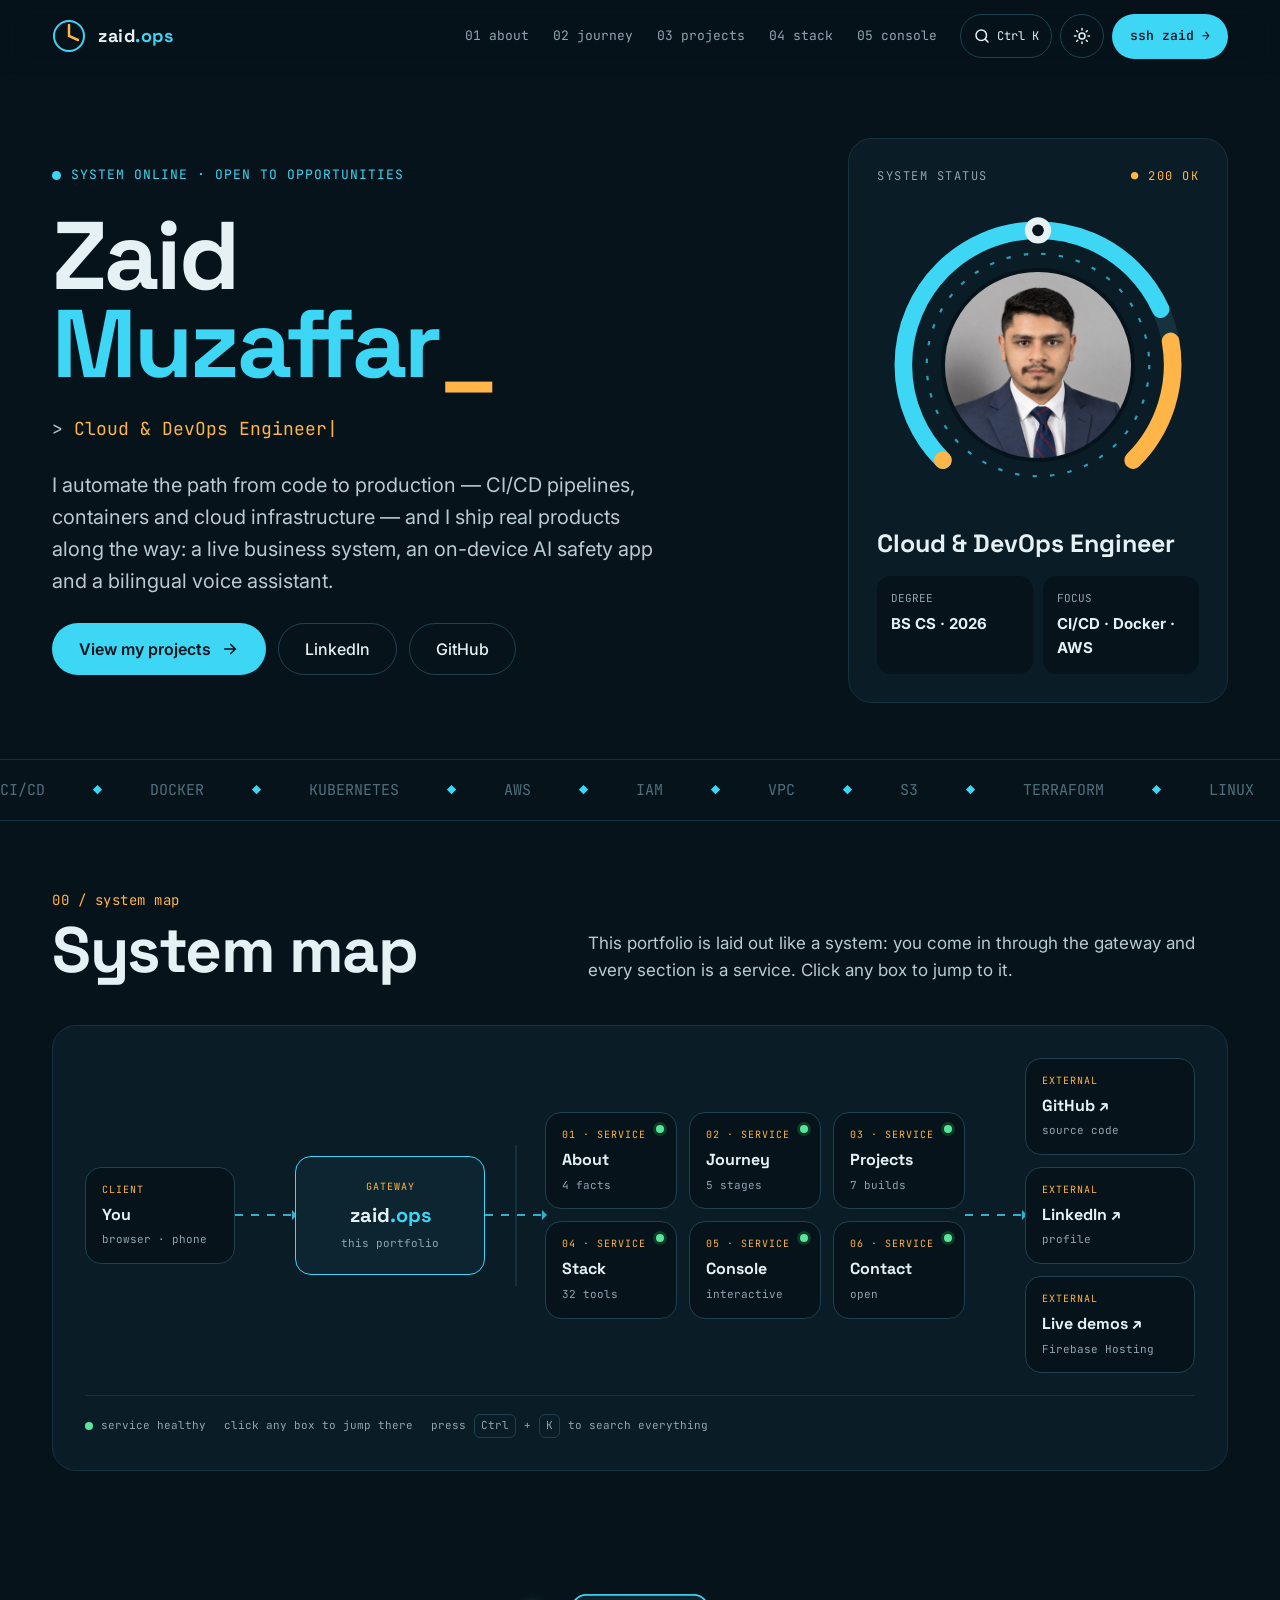
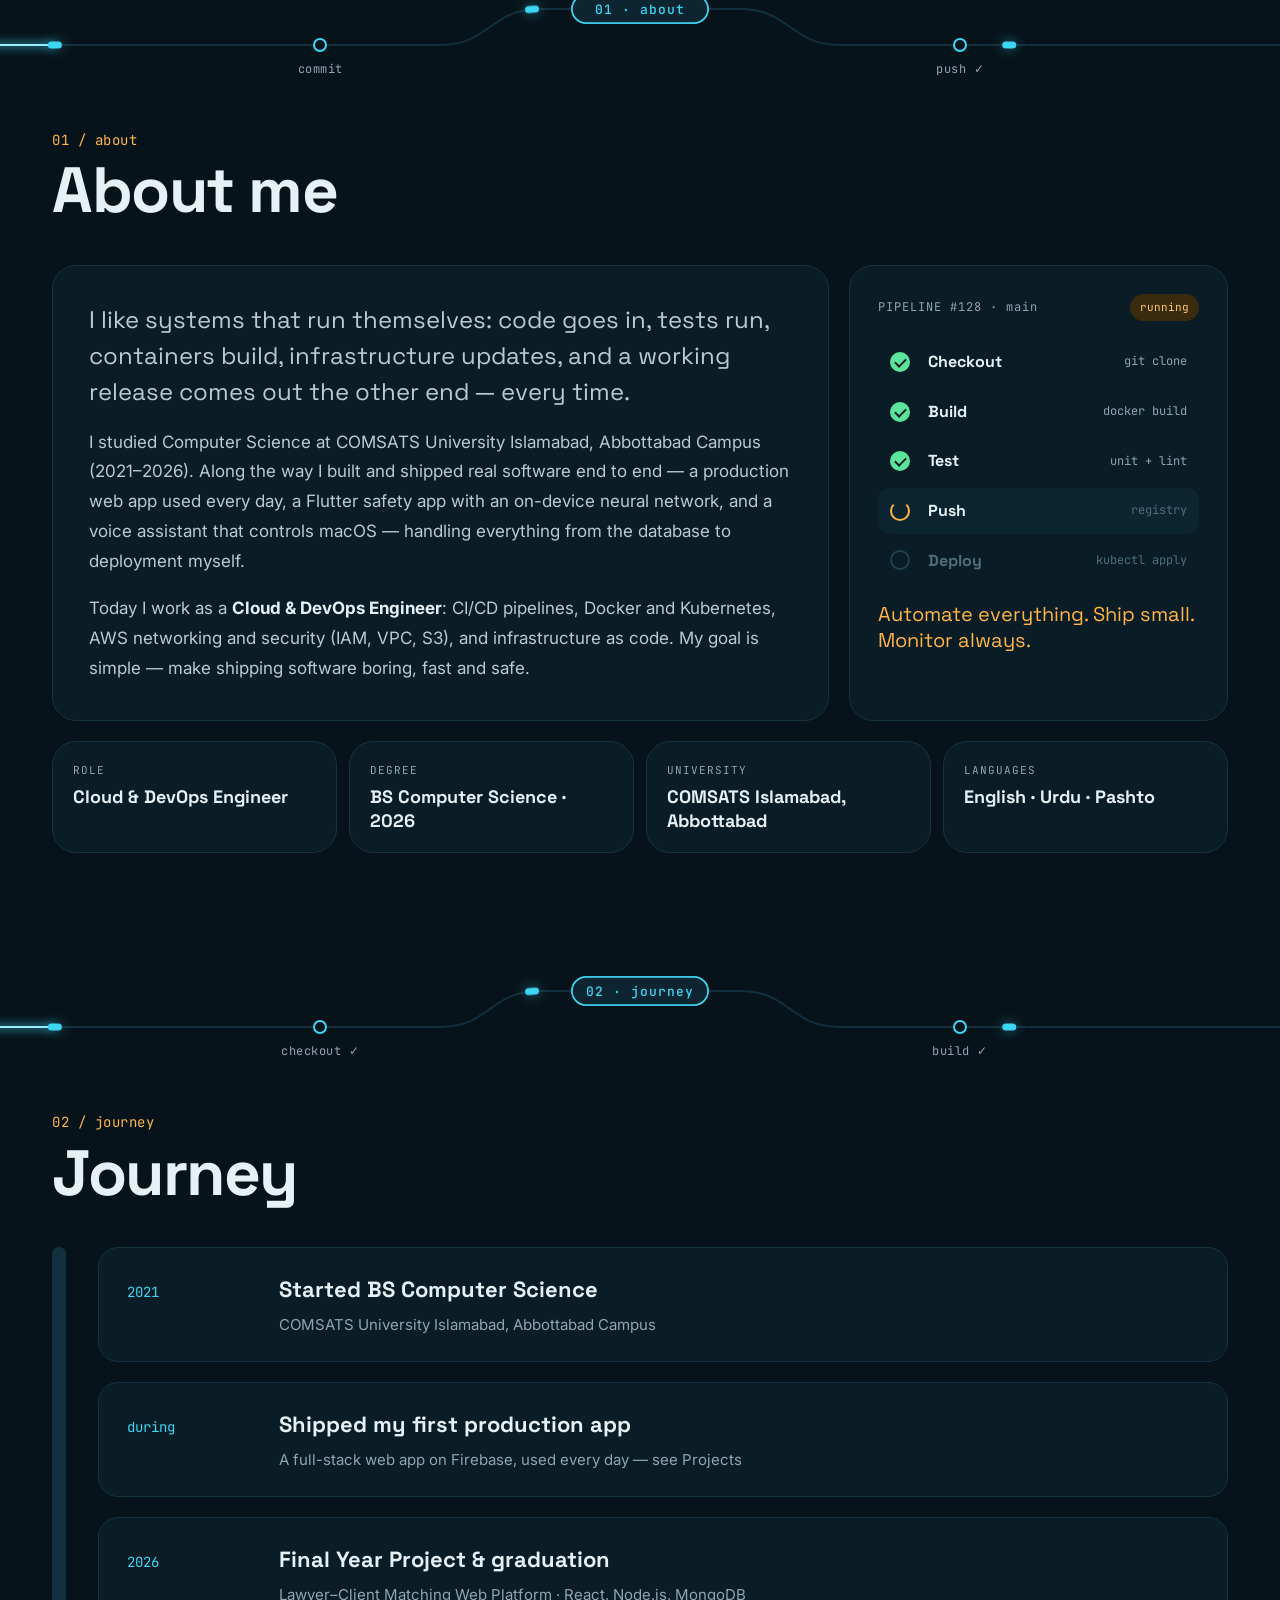
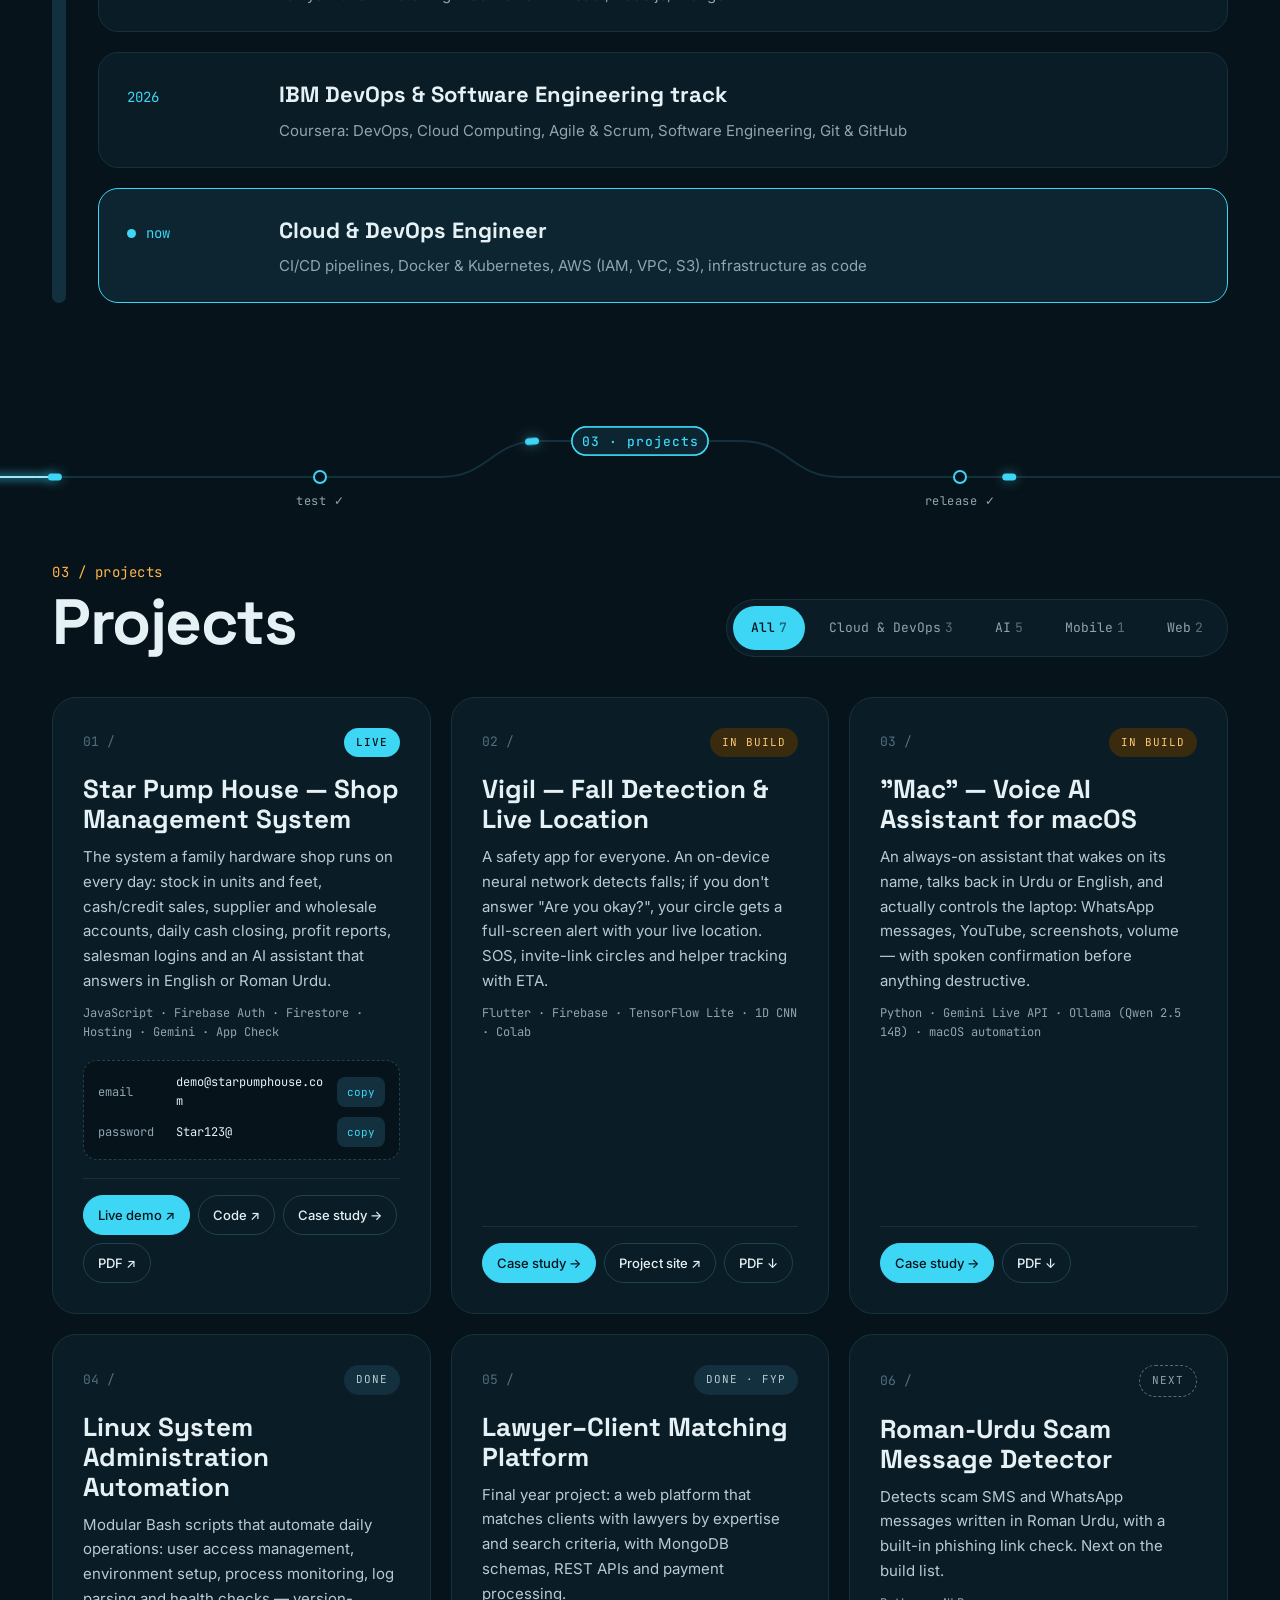
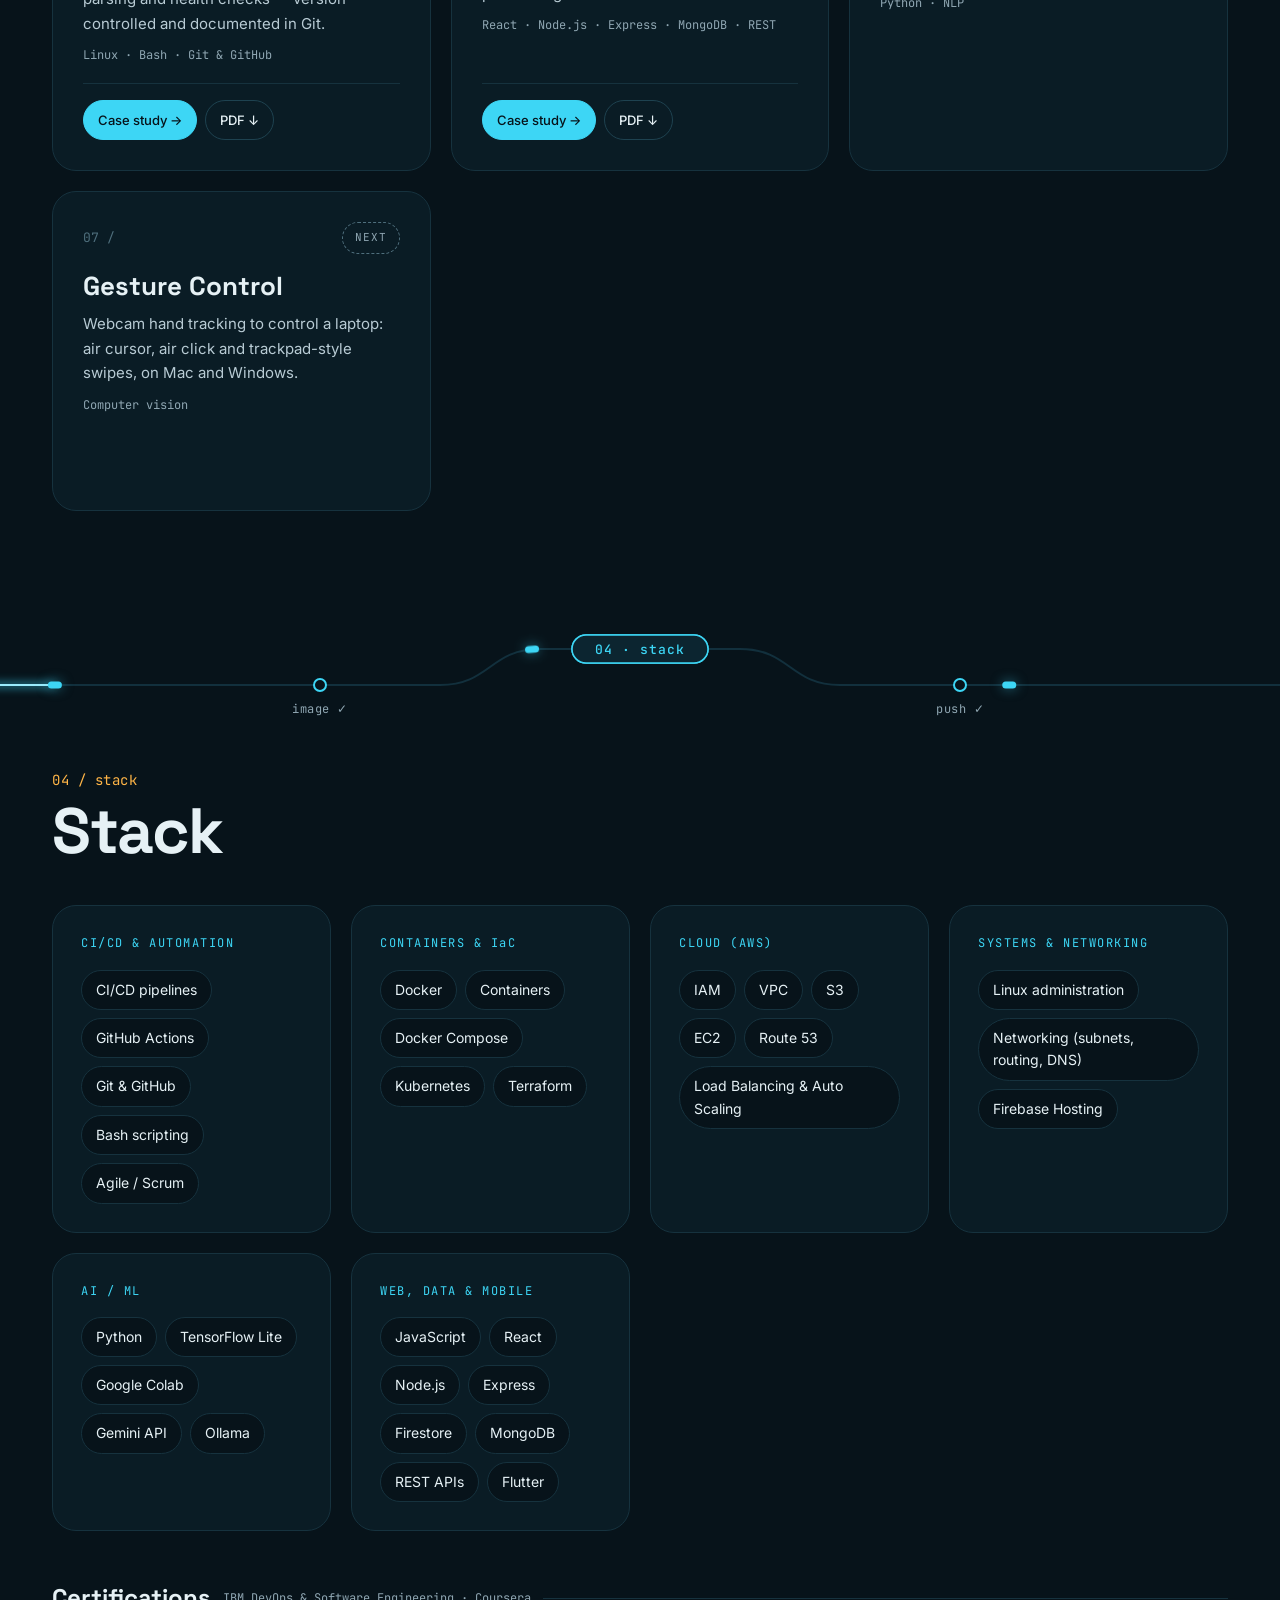
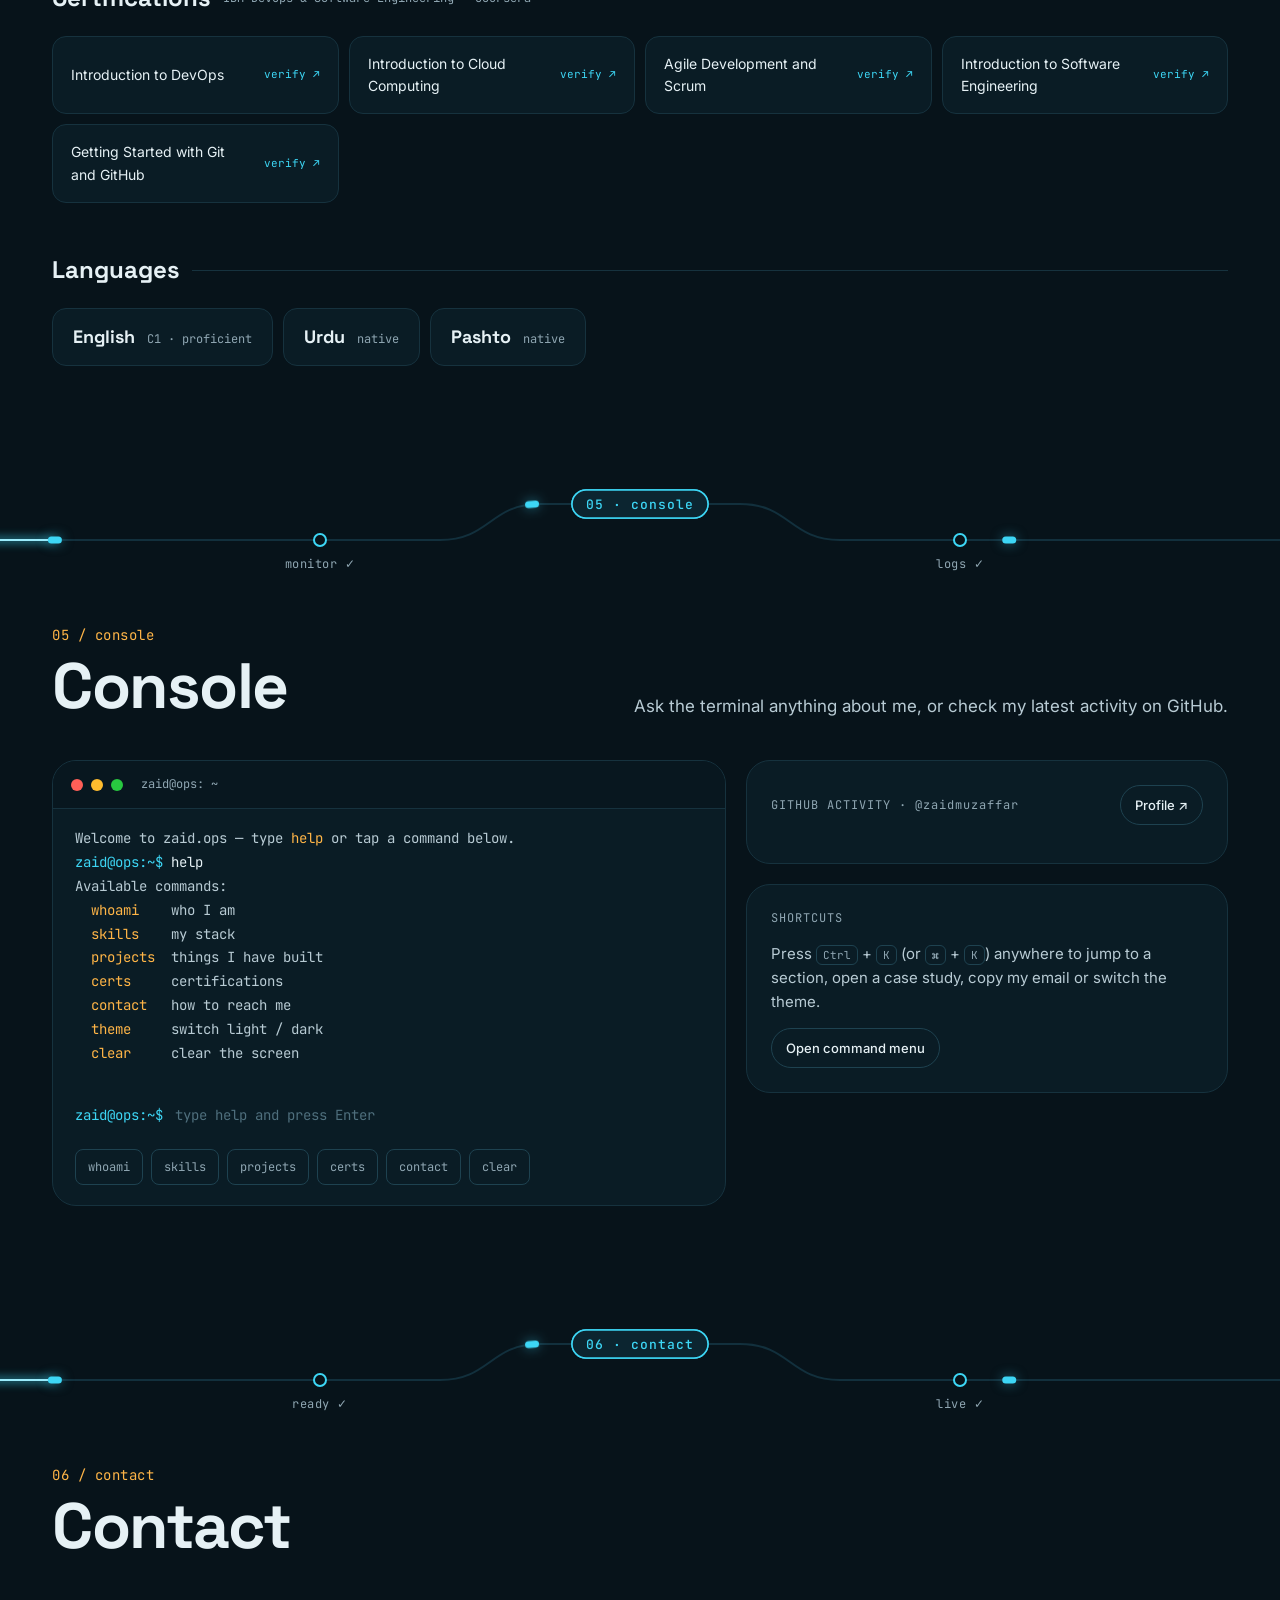
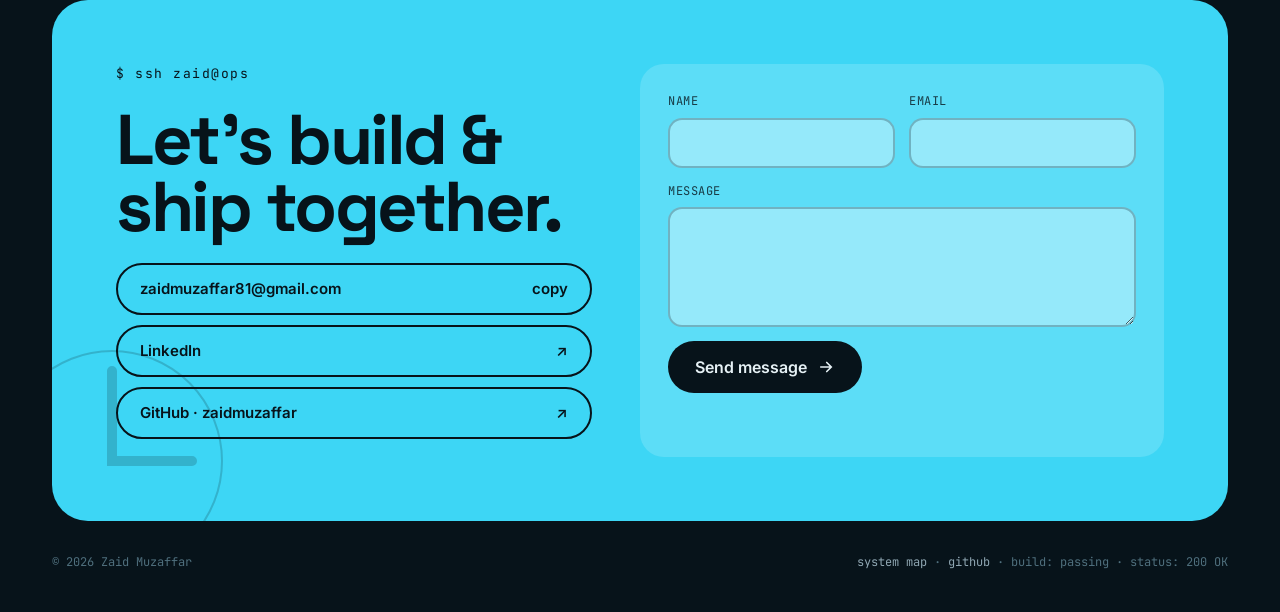
==== index.html @ af2820bd "Add portfolio website" ====
<!DOCTYPE html>
<html lang="en" data-theme="dark">
<head>
<meta charset="utf-8">
<meta name="viewport" content="width=device-width, initial-scale=1">
<title>Zaid Muzaffar — Cloud & DevOps Engineer</title>
<meta name="description" content="Zaid Muzaffar — Cloud & DevOps Engineer. CI/CD, containers, AWS and real shipped products: case studies, demos and contact.">
<meta property="og:title" content="Zaid Muzaffar — Cloud & DevOps Engineer">
<meta property="og:description" content="Zaid Muzaffar — Cloud & DevOps Engineer. CI/CD, containers, AWS and real shipped products: case studies, demos and contact.">
<meta property="og:type" content="website">
<meta name="theme-color" content="#07131A">
<link rel="icon" href="assets/favicon.svg" type="image/svg+xml">
<script>try{var t=localStorage.getItem('zaid-theme');if(t)document.documentElement.setAttribute('data-theme',t);}catch(e){}</script>
<link rel="preconnect" href="https://fonts.googleapis.com">
<link rel="preconnect" href="https://fonts.gstatic.com" crossorigin>
<link href="https://fonts.googleapis.com/css2?family=Space+Grotesk:wght@400;500;700&family=Inter:wght@400;500;600&family=JetBrains+Mono:wght@400;500&display=swap" rel="stylesheet">
<link rel="stylesheet" href="css/tokens.css">
<link rel="stylesheet" href="css/base.css">
<link rel="stylesheet" href="css/layout.css">
<link rel="stylesheet" href="css/components.css">
<link rel="stylesheet" href="css/sections.css">
</head>
<body data-base="">

<!-- Boot screen: a deploy runs before the page opens -->
<div class="preloader" aria-hidden="true">
  <div class="boot">
    <div class="boot-line">$ git push origin main</div>
    <div class="boot-line">› build &nbsp;<span class="ok">✓</span> &nbsp;› test &nbsp;<span class="ok">✓</span> &nbsp;› deploy</div>
    <div class="boot-bar"><div class="boot-fill"></div></div>
    <div class="boot-pct">DEPLOYING <span>0</span>%</div>
  </div>
</div>

<!-- Scroll progress: one node per section (built from data.js) -->
<nav class="scroll-pipe" aria-label="Section progress"><div class="scroll-pipe-fill"></div><div id="scroll-nodes"></div></nav>
<div class="toast" role="status" aria-live="polite"></div>

<header class="nav">
  <div class="wrap nav-inner">
    <a href="index.html#top" class="logo" aria-label="zaid.ops home"><svg width="34" height="34" viewBox="0 0 34 34" aria-hidden="true"><circle class="logo-ring" cx="17" cy="17" r="15" fill="none" stroke-width="2"/><g class="logo-hand"><path d="M17 6 L17 17 L26 21" fill="none" stroke-width="2.5" stroke-linecap="round"/></g></svg><span class="logo-text">zaid<em>.ops</em></span></a>
    <div style="display:flex;align-items:center;flex-wrap:wrap;gap:4px">
      <nav class="nav-links" id="nav-links" aria-label="Sections"></nav>
      <div class="nav-tools">
        <button type="button" class="icon-btn" data-palette aria-label="Search the site (Ctrl + K)"><svg viewBox="0 0 24 24" fill="none" stroke="currentColor" stroke-width="2" stroke-linecap="round" aria-hidden="true"><circle cx="11" cy="11" r="7"/><path d="M20 20l-3.5-3.5"/></svg><span class="kbd-hint">Ctrl K</span></button>
        <button type="button" class="icon-btn" data-theme-toggle aria-label="Switch theme"></button>
        <a href="#contact" class="nav-cta">ssh zaid →</a>
      </div>
    </div>
  </div>
</header>

<main id="top">

  <!-- ============ HERO ============ -->
  <section class="wrap hero" aria-label="Introduction">
    <div class="hero-text">
      <div class="label reveal"><span class="dot"></span>SYSTEM ONLINE · OPEN TO OPPORTUNITIES</div>
      <h1 class="reveal d1">Zaid<br><span class="accent">Muzaffar</span><span class="caret">_</span></h1>
      <div class="hero-role reveal d2">&gt; <span class="typed"></span><span class="caret">|</span></div>
      <p class="hero-lead reveal d2">I automate the path from code to production — CI/CD pipelines, containers and cloud infrastructure — and I ship real products along the way: a live business system, an on-device AI safety app and a bilingual voice assistant.</p>
      <div class="hero-actions reveal d3">
        <a href="#projects" class="btn btn-primary">View my projects <svg viewBox="0 0 24 24" fill="none" stroke="currentColor" stroke-width="2.2" stroke-linecap="round" aria-hidden="true"><path d="M5 12h14M13 6l6 6-6 6"/></svg></a>
        <a href="https://www.linkedin.com/in/zaid-muzaffar-57329237a/" class="btn btn-ghost">LinkedIn</a>
        <a href="https://github.com/zaidmuzaffar" class="btn btn-ghost">GitHub</a>
      </div>
    </div>
    <aside class="card status-card reveal d4" aria-label="Current role">
      <div class="status-top"><span>SYSTEM STATUS</span><span class="live">● 200 OK</span></div>
      <div class="gauge">
        <svg viewBox="0 0 220 210" aria-hidden="true">
          <path class="g-track" d="M45 175 A92 92 0 1 1 175 175" fill="none" stroke-width="12" stroke-linecap="round"/>
          <path class="g-arc cyan" d="M45 175 A92 92 0 1 1 175 175" fill="none" stroke-width="12" stroke-linecap="round"/>
          <path class="g-arc amber" d="M45 175 A92 92 0 1 1 175 175" fill="none" stroke-width="12" stroke-linecap="round"/>
          <circle class="g-ring" cx="110" cy="110" r="76" fill="none" stroke-width="1.5" stroke-dasharray="3 9" opacity=".7"/>
          <g class="g-needle"><circle class="a" cx="110" cy="18" r="9"/><circle class="b" cx="110" cy="18" r="4"/></g>
        </svg>
        <img src="assets/zaid.jpg" alt="Portrait of Zaid Muzaffar" width="400" height="400">
      </div>
      <div class="status-role">Cloud &amp; DevOps Engineer</div>
      <div class="mini-grid">
        <div class="mini"><small>DEGREE</small><b>BS CS · 2026</b></div>
        <div class="mini"><small>FOCUS</small><b>CI/CD · Docker · AWS</b></div>
      </div>
    </aside>
  </section>

  <div class="marquee" aria-hidden="true">
    <div class="marquee-track">
      <span>CI/CD</span><i>◆</i><span>DOCKER</span><i>◆</i><span>KUBERNETES</span><i>◆</i><span>AWS</span><i>◆</i><span>IAM</span><i>◆</i><span>VPC</span><i>◆</i><span>S3</span><i>◆</i><span>TERRAFORM</span><i>◆</i><span>LINUX</span><i>◆</i><span>GITHUB ACTIONS</span><i>◆</i><span>FIREBASE</span><i>◆</i><span>FLUTTER</span><i>◆</i>
      <span>CI/CD</span><i>◆</i><span>DOCKER</span><i>◆</i><span>KUBERNETES</span><i>◆</i><span>AWS</span><i>◆</i><span>IAM</span><i>◆</i><span>VPC</span><i>◆</i><span>S3</span><i>◆</i><span>TERRAFORM</span><i>◆</i><span>LINUX</span><i>◆</i><span>GITHUB ACTIONS</span><i>◆</i><span>FIREBASE</span><i>◆</i><span>FLUTTER</span><i>◆</i>
    </div>
  </div>

  <!-- ============ 00 · SYSTEM MAP ============ -->
  <section id="map" class="wrap section" style="padding-top:72px">
    <div class="section-head reveal" data-head data-sub="This portfolio is laid out like a system: you come in through the gateway and every section is a service. Click any box to jump to it."></div>
    <div class="card sysmap reveal" id="sysmap"></div>
  </section>

  <div class="stage-divider" aria-hidden="true">
  <svg viewBox="0 0 1440 110" preserveAspectRatio="xMidYMid slice">
    <defs><filter id="sdglow1" x="-20%" y="-200%" width="140%" height="500%"><feGaussianBlur stdDeviation="4"/></filter></defs>
    <path class="sd-base" d="M0 70 H520 C570 70 570 34 620 34 H820 C870 34 870 70 920 70 H1440" fill="none" stroke-width="2"/>
    <path class="comet sd-glow" d="M0 70 H520 C570 70 570 34 620 34 H820 C870 34 870 70 920 70 H1440" pathLength="1000" fill="none" stroke-width="6" stroke-linecap="round" filter="url(#sdglow1)" opacity=".55"/>
    <path class="comet sd-core" d="M0 70 H520 C570 70 570 34 620 34 H820 C870 34 870 70 920 70 H1440" pathLength="1000" fill="none" stroke-width="2" stroke-linecap="round"/>
    <rect class="packet" x="-7" y="-3.5" width="14" height="7" rx="3.5"><animateMotion dur="4.5s" begin="0s" repeatCount="indefinite" rotate="auto" path="M0 70 H520 C570 70 570 34 620 34 H820 C870 34 870 70 920 70 H1440"/></rect><rect class="packet" x="-7" y="-3.5" width="14" height="7" rx="3.5"><animateMotion dur="4.5s" begin="1.5s" repeatCount="indefinite" rotate="auto" path="M0 70 H520 C570 70 570 34 620 34 H820 C870 34 870 70 920 70 H1440"/></rect><rect class="packet" x="-7" y="-3.5" width="14" height="7" rx="3.5"><animateMotion dur="4.5s" begin="3s" repeatCount="indefinite" rotate="auto" path="M0 70 H520 C570 70 570 34 620 34 H820 C870 34 870 70 920 70 H1440"/></rect>
    <g class="sd-node"><circle cx="400" cy="70" r="6" stroke-width="2"/><text x="400" y="98" text-anchor="middle">commit</text></g>
    <g class="sd-node"><circle cx="1040" cy="70" r="6" stroke-width="2"/><text x="1040" y="98" text-anchor="middle">push ✓</text></g>
    <rect class="sd-pulse" x="652" y="20" width="136" height="28" rx="14" stroke-width="1.5"/>
    <rect class="sd-pill" x="652" y="20" width="136" height="28" rx="14" stroke-width="1.5"/>
    <text class="sd-label" x="720" y="38.5" text-anchor="middle">01 · about</text>
  </svg>
</div>

  <!-- ============ 01 · ABOUT ============ -->
  <section id="about" class="wrap section">
    <div class="section-head reveal" data-head></div>
    <div class="about-grid">
      <div class="card about-main reveal">
        <p class="big">I like systems that run themselves: code goes in, tests run, containers build, infrastructure updates, and a working release comes out the other end — every time.</p>
        <p>I studied Computer Science at COMSATS University Islamabad, Abbottabad Campus (2021–2026). Along the way I built and shipped real software end to end — a production web app used every day, a Flutter safety app with an on-device neural network, and a voice assistant that controls macOS — handling everything from the database to deployment myself.</p>
        <p>Today I work as a <strong>Cloud &amp; DevOps Engineer</strong>: CI/CD pipelines, Docker and Kubernetes, AWS networking and security (IAM, VPC, S3), and infrastructure as code. My goal is simple — make shipping software boring, fast and safe.</p>
      </div>
      <div class="card pipeline-card reveal d2" aria-label="Example CI/CD pipeline">
        <div class="pc-head"><span class="mono">PIPELINE #128 · main</span><span class="pc-badge">running</span></div>
        <ol class="pc-stages">
          <li class="pc-stage"><span class="pc-icon"></span><b>Checkout</b><small>git clone</small></li>
          <li class="pc-stage"><span class="pc-icon"></span><b>Build</b><small>docker build</small></li>
          <li class="pc-stage"><span class="pc-icon"></span><b>Test</b><small>unit + lint</small></li>
          <li class="pc-stage"><span class="pc-icon"></span><b>Push</b><small>registry</small></li>
          <li class="pc-stage"><span class="pc-icon"></span><b>Deploy</b><small>kubectl apply</small></li>
        </ol>
        <p class="pc-foot">Automate everything. Ship small. Monitor always.</p>
      </div>
      <div class="facts reveal" id="facts"></div>
    </div>
  </section>

  <div class="stage-divider" aria-hidden="true">
  <svg viewBox="0 0 1440 110" preserveAspectRatio="xMidYMid slice">
    <defs><filter id="sdglow2" x="-20%" y="-200%" width="140%" height="500%"><feGaussianBlur stdDeviation="4"/></filter></defs>
    <path class="sd-base" d="M0 70 H520 C570 70 570 34 620 34 H820 C870 34 870 70 920 70 H1440" fill="none" stroke-width="2"/>
    <path class="comet sd-glow" d="M0 70 H520 C570 70 570 34 620 34 H820 C870 34 870 70 920 70 H1440" pathLength="1000" fill="none" stroke-width="6" stroke-linecap="round" filter="url(#sdglow2)" opacity=".55"/>
    <path class="comet sd-core" d="M0 70 H520 C570 70 570 34 620 34 H820 C870 34 870 70 920 70 H1440" pathLength="1000" fill="none" stroke-width="2" stroke-linecap="round"/>
    <rect class="packet" x="-7" y="-3.5" width="14" height="7" rx="3.5"><animateMotion dur="4.5s" begin="0s" repeatCount="indefinite" rotate="auto" path="M0 70 H520 C570 70 570 34 620 34 H820 C870 34 870 70 920 70 H1440"/></rect><rect class="packet" x="-7" y="-3.5" width="14" height="7" rx="3.5"><animateMotion dur="4.5s" begin="1.5s" repeatCount="indefinite" rotate="auto" path="M0 70 H520 C570 70 570 34 620 34 H820 C870 34 870 70 920 70 H1440"/></rect><rect class="packet" x="-7" y="-3.5" width="14" height="7" rx="3.5"><animateMotion dur="4.5s" begin="3s" repeatCount="indefinite" rotate="auto" path="M0 70 H520 C570 70 570 34 620 34 H820 C870 34 870 70 920 70 H1440"/></rect>
    <g class="sd-node"><circle cx="400" cy="70" r="6" stroke-width="2"/><text x="400" y="98" text-anchor="middle">checkout ✓</text></g>
    <g class="sd-node"><circle cx="1040" cy="70" r="6" stroke-width="2"/><text x="1040" y="98" text-anchor="middle">build ✓</text></g>
    <rect class="sd-pulse" x="652" y="20" width="136" height="28" rx="14" stroke-width="1.5"/>
    <rect class="sd-pill" x="652" y="20" width="136" height="28" rx="14" stroke-width="1.5"/>
    <text class="sd-label" x="720" y="38.5" text-anchor="middle">02 · journey</text>
  </svg>
</div>

  <!-- ============ 02 · JOURNEY ============ -->
  <section id="journey" class="wrap section">
    <div class="section-head reveal" data-head></div>
    <div class="timeline">
      <div class="timeline-pipe" aria-hidden="true"><div class="timeline-pipe-fill"></div></div>
      <ol id="timeline-list"></ol>
    </div>
  </section>

  <div class="stage-divider" aria-hidden="true">
  <svg viewBox="0 0 1440 110" preserveAspectRatio="xMidYMid slice">
    <defs><filter id="sdglow3" x="-20%" y="-200%" width="140%" height="500%"><feGaussianBlur stdDeviation="4"/></filter></defs>
    <path class="sd-base" d="M0 70 H520 C570 70 570 34 620 34 H820 C870 34 870 70 920 70 H1440" fill="none" stroke-width="2"/>
    <path class="comet sd-glow" d="M0 70 H520 C570 70 570 34 620 34 H820 C870 34 870 70 920 70 H1440" pathLength="1000" fill="none" stroke-width="6" stroke-linecap="round" filter="url(#sdglow3)" opacity=".55"/>
    <path class="comet sd-core" d="M0 70 H520 C570 70 570 34 620 34 H820 C870 34 870 70 920 70 H1440" pathLength="1000" fill="none" stroke-width="2" stroke-linecap="round"/>
    <rect class="packet" x="-7" y="-3.5" width="14" height="7" rx="3.5"><animateMotion dur="4.5s" begin="0s" repeatCount="indefinite" rotate="auto" path="M0 70 H520 C570 70 570 34 620 34 H820 C870 34 870 70 920 70 H1440"/></rect><rect class="packet" x="-7" y="-3.5" width="14" height="7" rx="3.5"><animateMotion dur="4.5s" begin="1.5s" repeatCount="indefinite" rotate="auto" path="M0 70 H520 C570 70 570 34 620 34 H820 C870 34 870 70 920 70 H1440"/></rect><rect class="packet" x="-7" y="-3.5" width="14" height="7" rx="3.5"><animateMotion dur="4.5s" begin="3s" repeatCount="indefinite" rotate="auto" path="M0 70 H520 C570 70 570 34 620 34 H820 C870 34 870 70 920 70 H1440"/></rect>
    <g class="sd-node"><circle cx="400" cy="70" r="6" stroke-width="2"/><text x="400" y="98" text-anchor="middle">test ✓</text></g>
    <g class="sd-node"><circle cx="1040" cy="70" r="6" stroke-width="2"/><text x="1040" y="98" text-anchor="middle">release ✓</text></g>
    <rect class="sd-pulse" x="652" y="20" width="136" height="28" rx="14" stroke-width="1.5"/>
    <rect class="sd-pill" x="652" y="20" width="136" height="28" rx="14" stroke-width="1.5"/>
    <text class="sd-label" x="720" y="38.5" text-anchor="middle">03 · projects</text>
  </svg>
</div>

  <!-- ============ 03 · PROJECTS ============ -->
  <section id="projects" class="wrap section">
    <div class="section-head reveal">
      <div data-head></div>
      <div class="filters" id="filters" role="group" aria-label="Filter projects"></div>
    </div>
    <div class="projects" id="project-grid"></div>
  </section>

  <div class="stage-divider" aria-hidden="true">
  <svg viewBox="0 0 1440 110" preserveAspectRatio="xMidYMid slice">
    <defs><filter id="sdglow4" x="-20%" y="-200%" width="140%" height="500%"><feGaussianBlur stdDeviation="4"/></filter></defs>
    <path class="sd-base" d="M0 70 H520 C570 70 570 34 620 34 H820 C870 34 870 70 920 70 H1440" fill="none" stroke-width="2"/>
    <path class="comet sd-glow" d="M0 70 H520 C570 70 570 34 620 34 H820 C870 34 870 70 920 70 H1440" pathLength="1000" fill="none" stroke-width="6" stroke-linecap="round" filter="url(#sdglow4)" opacity=".55"/>
    <path class="comet sd-core" d="M0 70 H520 C570 70 570 34 620 34 H820 C870 34 870 70 920 70 H1440" pathLength="1000" fill="none" stroke-width="2" stroke-linecap="round"/>
    <rect class="packet" x="-7" y="-3.5" width="14" height="7" rx="3.5"><animateMotion dur="4.5s" begin="0s" repeatCount="indefinite" rotate="auto" path="M0 70 H520 C570 70 570 34 620 34 H820 C870 34 870 70 920 70 H1440"/></rect><rect class="packet" x="-7" y="-3.5" width="14" height="7" rx="3.5"><animateMotion dur="4.5s" begin="1.5s" repeatCount="indefinite" rotate="auto" path="M0 70 H520 C570 70 570 34 620 34 H820 C870 34 870 70 920 70 H1440"/></rect><rect class="packet" x="-7" y="-3.5" width="14" height="7" rx="3.5"><animateMotion dur="4.5s" begin="3s" repeatCount="indefinite" rotate="auto" path="M0 70 H520 C570 70 570 34 620 34 H820 C870 34 870 70 920 70 H1440"/></rect>
    <g class="sd-node"><circle cx="400" cy="70" r="6" stroke-width="2"/><text x="400" y="98" text-anchor="middle">image ✓</text></g>
    <g class="sd-node"><circle cx="1040" cy="70" r="6" stroke-width="2"/><text x="1040" y="98" text-anchor="middle">push ✓</text></g>
    <rect class="sd-pulse" x="652" y="20" width="136" height="28" rx="14" stroke-width="1.5"/>
    <rect class="sd-pill" x="652" y="20" width="136" height="28" rx="14" stroke-width="1.5"/>
    <text class="sd-label" x="720" y="38.5" text-anchor="middle">04 · stack</text>
  </svg>
</div>

  <!-- ============ 04 · STACK ============ -->
  <section id="stack" class="wrap section">
    <div class="section-head reveal" data-head></div>
    <div class="stack-grid" id="skills"></div>
    <h3 class="sub-head reveal">Certifications <span class="mono" style="font-size:12px;color:var(--muted);font-weight:400" id="certs-issuer"></span></h3>
    <div class="cert-list reveal" id="certs"></div>
    <h3 class="sub-head reveal">Languages</h3>
    <div class="langs reveal" id="langs"></div>
  </section>

  <div class="stage-divider" aria-hidden="true">
  <svg viewBox="0 0 1440 110" preserveAspectRatio="xMidYMid slice">
    <defs><filter id="sdglow5" x="-20%" y="-200%" width="140%" height="500%"><feGaussianBlur stdDeviation="4"/></filter></defs>
    <path class="sd-base" d="M0 70 H520 C570 70 570 34 620 34 H820 C870 34 870 70 920 70 H1440" fill="none" stroke-width="2"/>
    <path class="comet sd-glow" d="M0 70 H520 C570 70 570 34 620 34 H820 C870 34 870 70 920 70 H1440" pathLength="1000" fill="none" stroke-width="6" stroke-linecap="round" filter="url(#sdglow5)" opacity=".55"/>
    <path class="comet sd-core" d="M0 70 H520 C570 70 570 34 620 34 H820 C870 34 870 70 920 70 H1440" pathLength="1000" fill="none" stroke-width="2" stroke-linecap="round"/>
    <rect class="packet" x="-7" y="-3.5" width="14" height="7" rx="3.5"><animateMotion dur="4.5s" begin="0s" repeatCount="indefinite" rotate="auto" path="M0 70 H520 C570 70 570 34 620 34 H820 C870 34 870 70 920 70 H1440"/></rect><rect class="packet" x="-7" y="-3.5" width="14" height="7" rx="3.5"><animateMotion dur="4.5s" begin="1.5s" repeatCount="indefinite" rotate="auto" path="M0 70 H520 C570 70 570 34 620 34 H820 C870 34 870 70 920 70 H1440"/></rect><rect class="packet" x="-7" y="-3.5" width="14" height="7" rx="3.5"><animateMotion dur="4.5s" begin="3s" repeatCount="indefinite" rotate="auto" path="M0 70 H520 C570 70 570 34 620 34 H820 C870 34 870 70 920 70 H1440"/></rect>
    <g class="sd-node"><circle cx="400" cy="70" r="6" stroke-width="2"/><text x="400" y="98" text-anchor="middle">monitor ✓</text></g>
    <g class="sd-node"><circle cx="1040" cy="70" r="6" stroke-width="2"/><text x="1040" y="98" text-anchor="middle">logs ✓</text></g>
    <rect class="sd-pulse" x="652" y="20" width="136" height="28" rx="14" stroke-width="1.5"/>
    <rect class="sd-pill" x="652" y="20" width="136" height="28" rx="14" stroke-width="1.5"/>
    <text class="sd-label" x="720" y="38.5" text-anchor="middle">05 · console</text>
  </svg>
</div>

  <!-- ============ 05 · CONSOLE ============ -->
  <section id="console" class="wrap section">
    <div class="section-head reveal" data-head data-sub="Ask the terminal anything about me, or check my latest activity on GitHub."></div>
    <div class="console-grid">
      <div class="card terminal reveal">
        <div class="term-bar"><span></span><span></span><span></span><b>zaid@ops: ~</b></div>
        <div class="term-out" id="term-out" aria-live="polite"></div>
        <form class="term-in" id="term-form" autocomplete="off">
          <label for="term-input">zaid@ops:~$</label>
          <input id="term-input" type="text" spellcheck="false" placeholder="type help and press Enter">
        </form>
        <div class="term-hints">
          <button type="button" data-cmd="whoami">whoami</button><button type="button" data-cmd="skills">skills</button><button type="button" data-cmd="projects">projects</button><button type="button" data-cmd="certs">certs</button><button type="button" data-cmd="contact">contact</button><button type="button" data-cmd="clear">clear</button>
        </div>
      </div>
      <div class="side-stack">
        <div class="card activity reveal d1">
          <div class="activity-head"><span class="mono">GITHUB ACTIVITY · @zaidmuzaffar</span><a class="plink" href="https://github.com/zaidmuzaffar">Profile ↗</a></div>
          <div id="activity-graph"></div>
        </div>
        <div class="card activity reveal d2">
          <div class="activity-head"><span class="mono">SHORTCUTS</span></div>
          <p style="margin:0;color:var(--text-2);font-size:15px">Press <span class="kbd">Ctrl</span> + <span class="kbd">K</span> (or <span class="kbd">⌘</span> + <span class="kbd">K</span>) anywhere to jump to a section, open a case study, copy my email or switch the theme.</p>
          <button type="button" class="plink" data-palette style="align-self:flex-start">Open command menu</button>
        </div>
      </div>
    </div>
  </section>

  <div class="stage-divider" aria-hidden="true">
  <svg viewBox="0 0 1440 110" preserveAspectRatio="xMidYMid slice">
    <defs><filter id="sdglow6" x="-20%" y="-200%" width="140%" height="500%"><feGaussianBlur stdDeviation="4"/></filter></defs>
    <path class="sd-base" d="M0 70 H520 C570 70 570 34 620 34 H820 C870 34 870 70 920 70 H1440" fill="none" stroke-width="2"/>
    <path class="comet sd-glow" d="M0 70 H520 C570 70 570 34 620 34 H820 C870 34 870 70 920 70 H1440" pathLength="1000" fill="none" stroke-width="6" stroke-linecap="round" filter="url(#sdglow6)" opacity=".55"/>
    <path class="comet sd-core" d="M0 70 H520 C570 70 570 34 620 34 H820 C870 34 870 70 920 70 H1440" pathLength="1000" fill="none" stroke-width="2" stroke-linecap="round"/>
    <rect class="packet" x="-7" y="-3.5" width="14" height="7" rx="3.5"><animateMotion dur="4.5s" begin="0s" repeatCount="indefinite" rotate="auto" path="M0 70 H520 C570 70 570 34 620 34 H820 C870 34 870 70 920 70 H1440"/></rect><rect class="packet" x="-7" y="-3.5" width="14" height="7" rx="3.5"><animateMotion dur="4.5s" begin="1.5s" repeatCount="indefinite" rotate="auto" path="M0 70 H520 C570 70 570 34 620 34 H820 C870 34 870 70 920 70 H1440"/></rect><rect class="packet" x="-7" y="-3.5" width="14" height="7" rx="3.5"><animateMotion dur="4.5s" begin="3s" repeatCount="indefinite" rotate="auto" path="M0 70 H520 C570 70 570 34 620 34 H820 C870 34 870 70 920 70 H1440"/></rect>
    <g class="sd-node"><circle cx="400" cy="70" r="6" stroke-width="2"/><text x="400" y="98" text-anchor="middle">ready ✓</text></g>
    <g class="sd-node"><circle cx="1040" cy="70" r="6" stroke-width="2"/><text x="1040" y="98" text-anchor="middle">live ✓</text></g>
    <rect class="sd-pulse" x="652" y="20" width="136" height="28" rx="14" stroke-width="1.5"/>
    <rect class="sd-pill" x="652" y="20" width="136" height="28" rx="14" stroke-width="1.5"/>
    <text class="sd-label" x="720" y="38.5" text-anchor="middle">06 · contact</text>
  </svg>
</div>

  <!-- ============ 06 · CONTACT ============ -->
  <section id="contact" class="wrap section" style="padding-bottom:0">
    <div class="section-head reveal" data-head></div>

    <div id="recs-block" hidden>
      <div class="recs" id="recs"></div>
    </div>

    <div class="connect reveal">
      <svg class="connect-deco" viewBox="0 0 260 260" aria-hidden="true"><circle cx="130" cy="130" r="110" fill="none" stroke-width="2"/><g class="deco-hand"><path d="M130 40 V130 H210" fill="none" stroke-width="10" stroke-linecap="round"/></g></svg>
      <div class="connect-left">
        <span class="mono" style="font-size:13px;letter-spacing:1.5px">$ ssh zaid@ops</span>
        <h2>Let's build &amp;<br>ship together.</h2>
        <div class="connect-links">
          <button type="button" class="connect-link" id="copy-email" data-copy=""><span id="contact-email"></span><span aria-hidden="true">copy</span></button>
          <a class="connect-link" href="https://www.linkedin.com/in/zaid-muzaffar-57329237a/">LinkedIn <span aria-hidden="true">↗</span></a>
          <a class="connect-link" href="https://github.com/zaidmuzaffar">GitHub · zaidmuzaffar <span aria-hidden="true">↗</span></a>
        </div>
      </div>
      <div class="connect-form">
        <form class="form" id="contact-form">
          <div class="form-row">
            <div class="field"><label for="cf-name">NAME</label><input id="cf-name" name="name" type="text" required autocomplete="name"></div>
            <div class="field"><label for="cf-email">EMAIL</label><input id="cf-email" name="email" type="email" required autocomplete="email"></div>
          </div>
          <div class="field"><label for="cf-msg">MESSAGE</label><textarea id="cf-msg" name="message" required></textarea></div>
          <button type="submit" class="btn">Send message <svg viewBox="0 0 24 24" fill="none" stroke="currentColor" stroke-width="2.2" stroke-linecap="round" aria-hidden="true"><path d="M5 12h14M13 6l6 6-6 6"/></svg></button>
          <div class="form-status" id="form-status" role="status" aria-live="polite"></div>
        </form>
      </div>
    </div>
  </section>

</main>

<footer class="wrap footer">
  <span>© <span data-year>2026</span> Zaid Muzaffar</span>
  <span><a href="index.html#map">system map</a> · <a href="https://github.com/zaidmuzaffar">github</a> · build: passing · status: 200 OK</span>
</footer>
<script src="js/data.js"></script>
<script src="js/core/app.js"></script>
<script src="js/core/theme.js"></script>
<script src="js/core/render.js"></script>
<script src="js/core/ui.js"></script>
<script src="js/core/features.js"></script>
<script src="js/core/palette.js"></script>
<script src="js/main.js"></script>
</body>
</html>
---- css/tokens.css ----
/* =========================================================
   LAYER 1 · DESIGN TOKENS
   Every colour, font and radius in the site comes from here.
   Dark is the default theme; [data-theme="light"] overrides it.
   ========================================================= */

:root {
  /* surfaces */
  --ink: #07131A;          /* page background */
  --ink-2: #0A1C25;        /* cards */
  --ink-3: #0C2530;        /* raised / active cards */
  --ink-hover: #0C222D;    /* card hover */
  --term-bar: #08171F;

  /* lines */
  --line: #16323E;
  --line-2: #1E4250;
  --pipe: #12303D;
  --dash: #2A4A58;

  /* text */
  --text: #E6F1F5;
  --text-2: #B8CBD4;
  --muted: #8FA6B2;
  --dim: #4F6F7D;

  /* accents */
  --accent: #3DD6F5;       /* primary (cyan) */
  --accent-2: #9BEBFB;     /* primary, lighter */
  --accent-ink: #07131A;   /* text on accent */
  --warm: #FFB547;         /* secondary (amber) */
  --warm-bg: #3A2A0E;
  --warm-text: #FFC970;
  --ok: #5BE49B;
  --ok-bg: #0F3A26;
  --callout-bg: #1A1608;
  --callout-line: #5A4314;
  --glow: rgba(61, 214, 245, .5);

  /* type */
  --display: 'Space Grotesk', system-ui, sans-serif;
  --body: 'Inter', system-ui, sans-serif;
  --mono: 'JetBrains Mono', ui-monospace, monospace;

  /* shape & layout */
  --radius: 24px;
  --radius-sm: 14px;
  --max: 1240px;
  --gutter: 32px;
  --section-gap: 96px;

  color-scheme: dark;
}

[data-theme="light"] {
  --ink: #F4F7F8;
  --ink-2: #FFFFFF;
  --ink-3: #E8F7FB;
  --ink-hover: #F0FBFE;
  --term-bar: #EEF3F5;

  --line: #DCE6EA;
  --line-2: #C7D6DC;
  --pipe: #D5E2E7;
  --dash: #B9CBD2;

  --text: #0B1C24;
  --text-2: #334A55;
  --muted: #5A717C;
  --dim: #7B909A;

  --accent: #0A8FB0;
  --accent-2: #0B7D99;
  --accent-ink: #FFFFFF;
  --warm: #B86E00;
  --warm-bg: #FFF1D9;
  --warm-text: #8A5200;
  --ok: #1E8E54;
  --ok-bg: #DDF5E8;
  --callout-bg: #FFF8EA;
  --callout-line: #F0D49C;
  --glow: rgba(10, 143, 176, .35);

  color-scheme: light;
}
---- css/base.css ----
/* =========================================================
   LAYER 2 · BASE
   Reset, typography, buttons, utilities and motion rules.
   ========================================================= */

* { box-sizing: border-box; }
html { scroll-behavior: smooth; }
body {
  margin: 0;
  background: var(--ink);
  color: var(--text);
  font-family: var(--body);
  line-height: 1.6;
  overflow-x: hidden;
  -webkit-font-smoothing: antialiased;
  transition: background .3s, color .3s;
}
img { max-width: 100%; display: block; }
a { color: var(--accent); }
a:hover { color: var(--accent-2); }
::selection { background: var(--accent); color: var(--accent-ink); }
:focus-visible { outline: 2px solid var(--warm); outline-offset: 3px; border-radius: 6px; }

.mono { font-family: var(--mono); }
.sr-only { position: absolute; width: 1px; height: 1px; overflow: hidden; clip: rect(0 0 0 0); white-space: nowrap; }
[hidden] { display: none !important; }

/* Buttons */
.btn {
  display: inline-flex; align-items: center; justify-content: center; gap: 10px;
  min-height: 52px; padding: 0 26px; border-radius: 999px;
  font-family: var(--body); font-size: 16px; font-weight: 600; text-decoration: none; cursor: pointer;
  border: 1.5px solid transparent; transition: transform .25s, background .25s, color .25s, border-color .25s;
}
.btn:hover { transform: translateY(-2px); }
.btn-primary { background: var(--accent); color: var(--accent-ink); }
.btn-primary:hover { background: var(--accent-2); color: var(--accent-ink); }
.btn-ghost { border-color: var(--line-2); color: var(--text); background: transparent; font-weight: 500; }
.btn-ghost:hover { border-color: var(--accent); color: var(--text); }
.btn svg { width: 18px; height: 18px; }

/* Small labels */
.label { display: inline-flex; align-items: center; gap: 10px; font-family: var(--mono); font-size: 13px; color: var(--accent); letter-spacing: 1px; }
.dot { width: 9px; height: 9px; border-radius: 50%; background: var(--accent); display: inline-block; animation: pulse 1.8s ease-out infinite; }
@keyframes pulse { 0% { box-shadow: 0 0 0 0 var(--glow); } 100% { box-shadow: 0 0 0 14px transparent; } }
.caret { color: var(--warm); animation: caret 1s steps(1) infinite; }
@keyframes caret { 50% { opacity: 0; } }
@keyframes spin { to { transform: rotate(360deg); } }

/* Reveal on scroll */
.reveal { opacity: 0; transform: translateY(32px); transition: opacity .9s cubic-bezier(.2, .7, .2, 1), transform .9s cubic-bezier(.2, .7, .2, 1); }
.reveal.in { opacity: 1; transform: none; }
.reveal.d1 { transition-delay: .1s; } .reveal.d2 { transition-delay: .2s; } .reveal.d3 { transition-delay: .3s; } .reveal.d4 { transition-delay: .4s; }

@media (prefers-reduced-motion: reduce) {
  *, *::before, *::after { animation: none !important; transition: none !important; scroll-behavior: auto !important; }
  .reveal { opacity: 1; transform: none; }
}
---- css/layout.css ----
/* =========================================================
   LAYER 3 · LAYOUT
   Page frame: container, nav, the standard section block,
   scroll progress and footer. Every section uses .section +
   .section-head so the whole page follows one structure.
   ========================================================= */

.wrap { max-width: var(--max); margin: 0 auto; padding: 0 var(--gutter); }

/* ---------- Nav ---------- */
.nav {
  position: sticky; top: 0; z-index: 50;
  background: color-mix(in srgb, var(--ink) 84%, transparent);
  backdrop-filter: blur(12px); -webkit-backdrop-filter: blur(12px);
  border-bottom: 1px solid transparent; transition: border-color .3s, background .3s;
}
.nav.scrolled { border-bottom-color: var(--pipe); }
.nav-inner { display: flex; flex-wrap: wrap; gap: 12px; align-items: center; justify-content: space-between; padding-top: 14px; padding-bottom: 14px; }
.logo { display: flex; align-items: center; gap: 12px; text-decoration: none; color: var(--text); }
.logo:hover { color: var(--text); }
.logo-text { font-family: var(--display); font-weight: 700; font-size: 18px; letter-spacing: .5px; }
.logo-text em { font-style: normal; color: var(--accent); }
.logo-ring { stroke: var(--accent); }
.logo-hand { stroke: var(--warm); transform-origin: 17px 17px; transform-box: view-box; animation: spin 6s linear infinite; }
.nav-links { display: flex; flex-wrap: wrap; gap: 2px; align-items: center; }
.nav-links a { padding: 12px 11px; font-family: var(--mono); font-size: 13px; color: var(--muted); text-decoration: none; border-radius: 999px; transition: color .2s; }
.nav-links a:hover, .nav-links a.on { color: var(--text); }
.nav-tools { display: flex; gap: 8px; align-items: center; margin-left: 8px; }
.icon-btn {
  min-width: 44px; height: 44px; padding: 0 12px; border-radius: 999px; border: 1px solid var(--line-2);
  background: transparent; color: var(--text); cursor: pointer; display: inline-flex; align-items: center; justify-content: center; gap: 6px;
  font-family: var(--mono); font-size: 12px; transition: border-color .2s, color .2s;
}
.icon-btn:hover { border-color: var(--accent); color: var(--accent); }
.icon-btn svg { width: 18px; height: 18px; }
.nav-cta { padding: 12px 18px; border-radius: 999px; background: var(--accent); color: var(--accent-ink) !important; font-family: var(--mono); font-size: 13px; font-weight: 500; text-decoration: none; }
.nav-cta:hover { background: var(--accent-2); }
@media (max-width: 1060px) { .nav-links a { display: none; } }
@media (max-width: 520px) { .kbd-hint { display: none; } }
@media (max-width: 430px) { .nav-cta { display: none; } }

/* ---------- Standard section ---------- */
.section { padding-top: 40px; padding-bottom: var(--section-gap); scroll-margin-top: 70px; }
.section-head { display: flex; flex-wrap: wrap; gap: 20px; align-items: flex-end; justify-content: space-between; margin-bottom: 40px; }
.section-title { margin: 0; font-family: var(--display); font-size: clamp(38px, 5vw, 64px); font-weight: 700; letter-spacing: -1.5px; line-height: 1.05; }
.section-kicker { display: block; margin-bottom: 10px; font-family: var(--mono); font-size: 14px; color: var(--warm); letter-spacing: .5px; font-weight: 400; }
.section-sub { margin: 10px 0 0; max-width: 640px; font-size: 17px; color: var(--text-2); }

/* ---------- Scroll progress (left edge) ---------- */
.scroll-pipe { position: fixed; left: 18px; top: 50%; transform: translateY(-50%); height: 60vh; width: 10px; border-radius: 5px; background: var(--pipe); z-index: 40; }
.scroll-pipe-fill { position: absolute; left: 0; top: 0; width: 100%; height: 0%; border-radius: 5px; background: var(--accent); box-shadow: 0 0 14px var(--glow); }
.scroll-pipe-node { position: absolute; left: 50%; width: 22px; height: 22px; margin: -11px 0 0 -11px; border-radius: 50%; background: var(--ink); border: 2px solid var(--line-2); display: block; transition: border-color .3s, background .3s, transform .3s; }
.scroll-pipe-node.on { border-color: var(--accent); background: var(--ink-3); }
.scroll-pipe-node:hover { transform: scale(1.25); }
.scroll-pipe-node span { position: absolute; left: 30px; top: 50%; transform: translateY(-50%); font-family: var(--mono); font-size: 11px; color: var(--muted); white-space: nowrap; opacity: 0; pointer-events: none; transition: opacity .2s; }
.scroll-pipe-node:hover span, .scroll-pipe-node:focus-visible span { opacity: 1; }
@media (max-width: 1340px) { .scroll-pipe { display: none; } }

/* ---------- Footer ---------- */
.footer { display: flex; flex-wrap: wrap; gap: 12px; justify-content: space-between; padding-top: 32px; padding-bottom: 40px; font-family: var(--mono); font-size: 12px; color: var(--dim); }
.footer a { color: var(--muted); text-decoration: none; }
.footer a:hover { color: var(--accent); }
---- css/components.css ----
/* =========================================================
   LAYER 4 · COMPONENTS
   Reusable building blocks. Sections compose these;
   no component knows which section it sits in.
   ========================================================= */

/* ---------- Card, chip, status ---------- */
.card { background: var(--ink-2); border: 1px solid var(--line); border-radius: var(--radius); }
.chip { display: inline-block; padding: 8px 14px; border-radius: 999px; background: var(--ink); border: 1px solid var(--line); font-size: 14px; }
.chips { display: flex; flex-wrap: wrap; gap: 8px; }
.status { font-family: var(--mono); font-size: 11px; letter-spacing: 1px; padding: 6px 12px; border-radius: 999px; white-space: nowrap; }
.status.live { background: var(--accent); color: var(--accent-ink); font-weight: 500; }
.status.build { background: var(--warm-bg); color: var(--warm-text); }
.status.done { background: var(--pipe); color: var(--text-2); }
.status.next { border: 1px dashed var(--dim); color: var(--muted); }

/* ---------- Link pills ---------- */
.plink { display: inline-flex; align-items: center; gap: 6px; min-height: 40px; padding: 0 14px; border-radius: 999px; border: 1px solid var(--line-2); color: var(--text); text-decoration: none; font-size: 13px; font-weight: 500; transition: border-color .2s, background .2s, color .2s; background: transparent; cursor: pointer; font-family: var(--body); }
.plink:hover { border-color: var(--accent); color: var(--text); }
.plink.main { background: var(--accent); color: var(--accent-ink); border-color: var(--accent); }
.plink.main:hover { background: var(--accent-2); color: var(--accent-ink); }

/* ---------- Demo credentials ---------- */
.demo-box { background: var(--ink); border: 1px dashed var(--line-2); border-radius: var(--radius-sm); padding: 12px 14px; display: flex; flex-direction: column; gap: 6px; font-family: var(--mono); font-size: 12px; position: relative; z-index: 1; }
.demo-box .row { display: flex; justify-content: space-between; align-items: center; gap: 8px; }
.demo-box .k { color: var(--muted); flex: none; width: 70px; }
.demo-box .v { color: var(--text); flex: 1; min-width: 0; overflow-wrap: anywhere; }
.demo-note { color: var(--muted); line-height: 1.6; font-family: var(--body); font-size: 13px; }
.copy-btn { border: none; background: var(--pipe); color: var(--accent); font-family: var(--mono); font-size: 11px; border-radius: 8px; min-height: 30px; min-width: 48px; padding: 0 10px; cursor: pointer; }
.copy-btn:hover { background: var(--line-2); }

/* ---------- Toast & click ping ---------- */
.toast { position: fixed; left: 50%; bottom: 28px; z-index: 95; transform: translate(-50%, 30px); opacity: 0; background: var(--accent); color: var(--accent-ink); font-weight: 600; font-size: 14px; padding: 12px 20px; border-radius: 999px; transition: transform .3s, opacity .3s; pointer-events: none; }
.toast.show { transform: translate(-50%, 0); opacity: 1; }
.ripple { position: fixed; z-index: 90; pointer-events: none; width: 12px; height: 12px; margin: -6px 0 0 -6px; border-radius: 4px; border: 2px solid var(--accent); animation: ripple .8s ease-out forwards; }
.ripple.r2 { animation-delay: .12s; border-color: var(--accent-2); }
@keyframes ripple { from { transform: scale(1); opacity: .9; } to { transform: scale(9); opacity: 0; } }

/* ---------- Boot preloader ---------- */
.preloader { position: fixed; inset: 0; z-index: 100; background: var(--ink); display: flex; align-items: center; justify-content: center; transition: opacity .6s ease, visibility .6s; }
.preloader.done { opacity: 0; visibility: hidden; }
.boot { width: min(460px, 86vw); display: flex; flex-direction: column; gap: 12px; font-family: var(--mono); font-size: 14px; color: var(--text-2); }
.boot-line { opacity: 0; animation: bootline .3s ease forwards; }
.boot-line:nth-child(2) { animation-delay: .35s; }
.boot .ok { color: var(--ok); }
@keyframes bootline { to { opacity: 1; } }
.boot-bar { height: 8px; border-radius: 4px; background: var(--pipe); overflow: hidden; }
.boot-fill { height: 100%; width: 0%; background: var(--accent); box-shadow: 0 0 12px var(--glow); transition: width .1s linear; }
.boot-pct { font-size: 13px; color: var(--muted); letter-spacing: 1.5px; }

/* ---------- Marquee ---------- */
.marquee { border-top: 1px solid var(--pipe); border-bottom: 1px solid var(--pipe); padding: 18px 0; overflow: hidden; }
.marquee-track { display: flex; gap: 48px; width: max-content; white-space: nowrap; font-family: var(--mono); font-size: 15px; color: var(--dim); animation: marquee 32s linear infinite; }
.marquee-track i { color: var(--accent); font-style: normal; }
@keyframes marquee { to { transform: translateX(-50%); } }

/* ---------- Stage connector between sections ---------- */
.stage-divider { height: 110px; position: relative; margin: 8px 0; }
.stage-divider svg { position: absolute; inset: 0; width: 100%; height: 100%; overflow: visible; }
.sd-base { stroke: var(--pipe); }
.sd-glow { stroke: var(--accent); }
.sd-core { stroke: var(--accent-2); }
.stage-divider .comet { stroke-dasharray: 90 910; animation: comet 4.5s linear infinite; }
@keyframes comet { from { stroke-dashoffset: 1000; } to { stroke-dashoffset: 0; } }
.stage-divider text { font-family: var(--mono); font-size: 12px; fill: var(--muted); letter-spacing: .5px; }
.stage-divider .sd-label { fill: var(--accent); font-size: 13px; font-weight: 500; letter-spacing: 1px; }
.sd-pill { fill: var(--ink-3); stroke: var(--accent); }
.sd-pulse { fill: none; stroke: var(--accent); transform-origin: 720px 34px; transform-box: view-box; animation: sdpulse 1.5s ease-out infinite; }
@keyframes sdpulse { from { transform: scale(1); opacity: .8; } to { transform: scale(1.3, 1.9); opacity: 0; } }
.sd-node circle { fill: var(--ink); stroke: var(--accent); animation: sdnode 1.5s ease-in-out infinite; }
@keyframes sdnode { 0%, 100% { fill: var(--ink); } 50% { fill: var(--accent); } }
.packet { fill: var(--accent); filter: drop-shadow(0 0 6px var(--glow)); }
@media (prefers-reduced-motion: reduce) { .packet { display: none; } }

/* ---------- Status dial (hero) ---------- */
.gauge { position: relative; width: 100%; aspect-ratio: 220 / 210; }
.gauge svg { position: absolute; inset: 0; width: 100%; height: 100%; }
.gauge img { position: absolute; left: 20%; top: 20.95%; width: 60%; height: auto; aspect-ratio: 1 / 1; border-radius: 50%; object-fit: cover; border: 4px solid var(--ink); }
.g-track { stroke: var(--line); }
.g-arc { stroke-dasharray: 0 1000; transition: stroke-dasharray 2s cubic-bezier(.2, .7, .2, 1); }
.g-arc.cyan { stroke: var(--accent); }
.g-arc.amber { stroke: var(--warm); }
.gauge.on .g-arc.cyan { stroke-dasharray: 322 1000; }
.gauge.on .g-arc.amber { stroke-dasharray: 0 345 89 1000; }
.g-ring { stroke: var(--accent); transform-origin: center; transform-box: fill-box; animation: spin 14s linear infinite; }
.g-needle { transform-origin: 110px 110px; animation: needle 5s ease-in-out infinite; }
.g-needle .a { fill: var(--text); } .g-needle .b { fill: var(--ink); }
@keyframes needle { 0% { transform: rotate(-132deg); } 35% { transform: rotate(100deg); } 50% { transform: rotate(88deg); } 65% { transform: rotate(104deg); } 100% { transform: rotate(-132deg); } }

/* ---------- CI/CD pipeline card ---------- */
.pipeline-card { padding: 28px; display: flex; flex-direction: column; gap: 18px; }
.pc-head { display: flex; justify-content: space-between; align-items: center; gap: 10px; }
.pc-head .mono { font-size: 12px; color: var(--muted); letter-spacing: 1px; }
.pc-badge { font-family: var(--mono); font-size: 11px; padding: 5px 10px; border-radius: 999px; background: var(--warm-bg); color: var(--warm-text); }
.pc-badge.passed { background: var(--ok-bg); color: var(--ok); }
.pc-stages { list-style: none; margin: 0; padding: 0; display: flex; flex-direction: column; gap: 4px; }
.pc-stage { display: grid; grid-template-columns: 26px 1fr auto; align-items: center; gap: 12px; padding: 10px 12px; border-radius: 12px; transition: background .3s; }
.pc-stage b { font-family: var(--display); font-size: 16px; color: var(--dim); transition: color .3s; }
.pc-stage small { font-family: var(--mono); font-size: 12px; color: var(--dim); }
.pc-icon { width: 20px; height: 20px; border-radius: 50%; border: 2px solid var(--line-2); position: relative; transition: border-color .3s, background .3s; }
.pc-stage.run { background: var(--ink-3); }
.pc-stage.run b { color: var(--text); }
.pc-stage.run .pc-icon { border-color: var(--warm); border-top-color: transparent; animation: spin .8s linear infinite; }
.pc-stage.done b { color: var(--text); }
.pc-stage.done small { color: var(--muted); }
.pc-stage.done .pc-icon { border-color: var(--ok); background: var(--ok); }
.pc-stage.done .pc-icon::after { content: ""; position: absolute; left: 5px; top: 2px; width: 5px; height: 9px; border: solid var(--ink-2); border-width: 0 2px 2px 0; transform: rotate(45deg); }
.pc-foot { margin: 0; font-family: var(--display); font-size: 20px; line-height: 1.3; color: var(--warm); }

/* ---------- Terminal ---------- */
.terminal { padding: 0; overflow: hidden; font-family: var(--mono); }
.term-bar { display: flex; align-items: center; gap: 8px; padding: 14px 18px; border-bottom: 1px solid var(--line); background: var(--term-bar); }
.term-bar span { width: 12px; height: 12px; border-radius: 50%; background: #FF5F57; }
.term-bar span:nth-child(2) { background: #FEBC2E; } .term-bar span:nth-child(3) { background: #28C840; }
.term-bar b { margin-left: 10px; font-size: 12px; color: var(--muted); font-weight: 400; }
.term-out { padding: 18px 22px 4px; height: 280px; overflow-y: auto; font-size: 14px; line-height: 1.7; color: var(--text-2); white-space: pre-wrap; }
.term-out .cmd { color: var(--text); }
.term-out .cmd::before { content: "zaid@ops:~$ "; color: var(--accent); }
.term-out .hl { color: var(--warm); }
.term-out .ok { color: var(--ok); }
.term-in { display: flex; align-items: center; gap: 10px; padding: 8px 22px 16px; }
.term-in label { color: var(--accent); font-size: 14px; white-space: nowrap; }
.term-in input { flex: 1; min-width: 0; background: transparent; border: none; outline: none; color: var(--text); font-family: var(--mono); font-size: 14px; min-height: 36px; caret-color: var(--warm); }
.term-in input::placeholder { color: var(--dim); }
.term-hints { display: flex; flex-wrap: wrap; gap: 8px; padding: 0 22px 20px; }
.term-hints button { min-height: 36px; padding: 0 12px; border-radius: 8px; border: 1px solid var(--line-2); background: transparent; color: var(--muted); font-family: var(--mono); font-size: 12px; cursor: pointer; }
.term-hints button:hover { color: var(--accent); border-color: var(--accent); }

/* ---------- Command palette (Ctrl/Cmd + K) ---------- */
.palette { position: fixed; inset: 0; z-index: 98; display: flex; align-items: flex-start; justify-content: center; padding: 12vh 16px 16px; background: rgba(3, 9, 12, .55); backdrop-filter: blur(4px); -webkit-backdrop-filter: blur(4px); }
.palette-box { width: min(620px, 100%); background: var(--ink-2); border: 1px solid var(--line-2); border-radius: 20px; box-shadow: 0 30px 80px rgba(0, 0, 0, .45); overflow: hidden; animation: palIn .18s ease-out; }
@keyframes palIn { from { transform: translateY(-10px) scale(.98); opacity: 0; } }
.palette-search { display: flex; align-items: center; gap: 12px; padding: 16px 18px; border-bottom: 1px solid var(--line); }
.palette-search svg { width: 18px; height: 18px; color: var(--muted); flex: none; }
.palette-search input { flex: 1; min-width: 0; background: transparent; border: none; outline: none; color: var(--text); font-size: 16px; font-family: var(--body); min-height: 32px; }
.palette-search kbd, .kbd { font-family: var(--mono); font-size: 11px; color: var(--muted); border: 1px solid var(--line-2); border-radius: 6px; padding: 2px 6px; }
.palette-list { list-style: none; margin: 0; padding: 8px; max-height: 50vh; overflow-y: auto; }
.palette-group { padding: 10px 12px 6px; font-family: var(--mono); font-size: 11px; color: var(--dim); letter-spacing: 1px; }
.palette-item { display: flex; align-items: center; justify-content: space-between; gap: 12px; padding: 12px; border-radius: 12px; cursor: pointer; color: var(--text); font-size: 15px; }
.palette-item small { font-family: var(--mono); font-size: 11px; color: var(--muted); }
.palette-item.on { background: var(--ink-3); outline: 1px solid var(--accent); }
.palette-empty { padding: 20px; text-align: center; color: var(--muted); font-size: 14px; }

/* ---------- Form ---------- */
.form { display: flex; flex-direction: column; gap: 14px; }
.form-row { display: grid; grid-template-columns: repeat(2, minmax(0, 1fr)); gap: 14px; }
@media (max-width: 600px) { .form-row { grid-template-columns: 1fr; } }
.field { display: flex; flex-direction: column; gap: 6px; }
.field label { font-family: var(--mono); font-size: 12px; color: var(--accent-ink); opacity: .8; letter-spacing: .5px; }
.field input, .field textarea { width: 100%; min-height: 50px; padding: 12px 16px; border-radius: var(--radius-sm); border: 2px solid rgba(7, 19, 26, .25); background: rgba(255, 255, 255, .35); color: #07131A; font-family: var(--body); font-size: 16px; outline: none; transition: border-color .2s, background .2s; }
.field textarea { min-height: 120px; resize: vertical; }
.field input:focus, .field textarea:focus { border-color: #07131A; background: rgba(255, 255, 255, .55); }
.form-status { min-height: 22px; font-size: 14px; font-weight: 500; }

.term-hints .plink { font-family: var(--body); font-size: 13px; color: var(--text); min-height: 40px; padding: 0 14px; border-radius: 999px; }
.term-hints .plink.main { color: var(--accent-ink); }
---- css/sections.css ----
/* =========================================================
   LAYER 5 · SECTIONS
   One block per section, in page order:
   hero → 00 system map → 01 about → 02 journey → 03 projects
   → 04 stack → 05 console → 06 contact
   ========================================================= */

/* ---------- Hero ---------- */
.hero { display: flex; flex-wrap: wrap; gap: 48px; align-items: center; padding-top: 64px; padding-bottom: 56px; }
.hero-text { flex: 1 1 460px; min-width: 0; display: flex; flex-direction: column; gap: 26px; }
.hero h1 { margin: 0; font-family: var(--display); font-weight: 700; font-size: clamp(52px, 7.5vw, 112px); line-height: .92; letter-spacing: -3px; }
.hero h1 .accent { color: var(--accent); }
.hero-role { font-family: var(--mono); font-size: 18px; color: var(--text-2); min-height: 28px; }
.hero-role .typed { color: var(--warm); }
.hero-lead { margin: 0; font-size: 20px; line-height: 1.6; color: var(--text-2); max-width: 620px; }
.hero-actions { display: flex; flex-wrap: wrap; gap: 12px; }
.status-card { flex: 0 1 380px; max-width: 400px; min-width: 290px; padding: 28px; display: flex; flex-direction: column; gap: 18px; }
.status-top { display: flex; justify-content: space-between; align-items: center; font-family: var(--mono); font-size: 12px; letter-spacing: 1.5px; color: var(--muted); }
.status-top .live { color: var(--warm); }
.status-role { font-family: var(--display); font-size: 25px; line-height: 1.15; font-weight: 700; }
.mini-grid { display: grid; grid-template-columns: repeat(2, minmax(0, 1fr)); gap: 10px; }
.mini { background: var(--ink); border-radius: var(--radius-sm); padding: 14px; display: flex; flex-direction: column; gap: 4px; }
.mini small { font-family: var(--mono); font-size: 11px; color: var(--muted); }
.mini b { font-size: 15px; }

/* ---------- 00 · System map ---------- */
.sysmap { padding: 32px; display: grid; grid-template-columns: 150px 60px 190px 60px minmax(0, 1fr) 60px 170px; align-items: center; }
.sm-col { display: flex; flex-direction: column; gap: 12px; }
.sm-node { position: relative; display: flex; flex-direction: column; gap: 4px; padding: 14px 16px; border-radius: 16px; background: var(--ink); border: 1px solid var(--line-2); text-decoration: none; color: var(--text); transition: border-color .25s, transform .25s, background .25s; }
a.sm-node:hover { border-color: var(--accent); transform: translateY(-3px); background: var(--ink-hover); color: var(--text); }
.sm-node b { font-family: var(--display); font-size: 16px; font-weight: 700; }
.sm-node small { font-family: var(--mono); font-size: 11px; color: var(--muted); }
.sm-node .sm-tag { font-family: var(--mono); font-size: 10px; color: var(--warm); letter-spacing: 1px; }
.sm-node .sm-led { position: absolute; top: 12px; right: 12px; width: 8px; height: 8px; border-radius: 50%; background: var(--ok); box-shadow: 0 0 0 3px var(--ok-bg); }
.sm-gateway { background: var(--ink-3); border-color: var(--accent); text-align: center; align-items: center; padding: 22px 16px; }
.sm-gateway b { font-size: 20px; }
.sm-services { display: grid; grid-template-columns: repeat(3, minmax(0, 1fr)); gap: 12px; position: relative; }
.sm-services::before { content: ""; position: absolute; left: -30px; top: 16%; bottom: 16%; border-left: 2px solid var(--pipe); }
.sm-link { height: 2px; background: repeating-linear-gradient(90deg, var(--accent) 0 8px, transparent 8px 16px); background-size: 32px 2px; animation: smflow 1s linear infinite; opacity: .8; position: relative; }
.sm-link::after { content: ""; position: absolute; right: -2px; top: -4px; border: 5px solid transparent; border-left-color: var(--accent); border-right: none; }
@keyframes smflow { to { background-position: 32px 0; } }
.sm-legend { grid-column: 1 / -1; display: flex; flex-wrap: wrap; gap: 18px; margin-top: 22px; padding-top: 18px; border-top: 1px solid var(--line); font-family: var(--mono); font-size: 11px; color: var(--muted); }
.sm-legend span { display: inline-flex; align-items: center; gap: 8px; }
.sm-legend i { width: 8px; height: 8px; border-radius: 50%; background: var(--ok); display: inline-block; }
@media (max-width: 1100px) {
  .sysmap { grid-template-columns: 1fr; gap: 0; }
  .sm-link { width: 2px; height: 36px; margin: 0 auto; background: repeating-linear-gradient(180deg, var(--accent) 0 8px, transparent 8px 16px); background-size: 2px 32px; animation: smflowv 1s linear infinite; }
  .sm-link::after { right: -4px; top: auto; bottom: -2px; border: 5px solid transparent; border-top-color: var(--accent); border-bottom: none; }
  .sm-services::before { display: none; }
  .sm-col { flex-direction: row; flex-wrap: wrap; justify-content: center; }
  .sm-col .sm-node { flex: 1 1 140px; }
}
@media (max-width: 640px) { .sm-services { grid-template-columns: repeat(2, minmax(0, 1fr)); } }
@keyframes smflowv { to { background-position: 0 32px; } }

/* ---------- 01 · About ---------- */
.about-grid { display: grid; grid-template-columns: repeat(3, minmax(0, 1fr)); gap: 20px; }
.about-main { grid-column: span 2; padding: 36px; display: flex; flex-direction: column; gap: 18px; }
.about-main .big { margin: 0; font-family: var(--display); font-size: 24px; line-height: 1.5; }
.about-main p { margin: 0; font-size: 17px; line-height: 1.75; color: var(--text-2); }
.about-main strong { color: var(--text); }
.facts { grid-column: 1 / -1; display: grid; grid-template-columns: repeat(4, minmax(0, 1fr)); gap: 12px; }
.fact { padding: 20px; display: flex; flex-direction: column; gap: 6px; }
.fact small { font-family: var(--mono); font-size: 11px; color: var(--muted); letter-spacing: 1px; }
.fact b { font-family: var(--display); font-size: 18px; line-height: 1.3; }
@media (max-width: 900px) { .about-grid { grid-template-columns: 1fr; } .about-main { grid-column: auto; } .facts { grid-template-columns: repeat(2, minmax(0, 1fr)); } }

/* ---------- 02 · Journey ---------- */
.timeline { display: flex; gap: 32px; }
.timeline-pipe { width: 14px; flex: none; position: relative; background: var(--pipe); border-radius: 7px; overflow: hidden; }
.timeline-pipe-fill { position: absolute; left: 0; top: 0; width: 100%; height: 0; background: var(--accent); border-radius: 7px; transition: height .2s linear; box-shadow: 0 0 14px var(--glow); }
.timeline ol { list-style: none; margin: 0; padding: 0; flex: 1; min-width: 0; display: flex; flex-direction: column; gap: 20px; }
.tl-item { display: flex; flex-wrap: wrap; gap: 8px 32px; align-items: baseline; padding: 24px 28px; background: var(--ink-2); border: 1px solid var(--line); border-radius: 20px; }
.tl-item.now { background: var(--ink-3); border: 1.5px solid var(--accent); }
.tl-when { width: 120px; flex: none; font-family: var(--mono); font-size: 14px; color: var(--accent); display: flex; align-items: center; gap: 10px; }
.tl-what { flex: 1 1 320px; display: flex; flex-direction: column; gap: 6px; }
.tl-what strong { font-family: var(--display); font-size: 22px; }
.tl-what span { font-size: 15px; color: var(--muted); }

/* ---------- 03 · Projects ---------- */
.filters { display: flex; flex-wrap: wrap; gap: 6px; background: var(--ink-2); border: 1px solid var(--line); padding: 6px; border-radius: 999px; }
.filters button { min-height: 44px; padding: 0 18px; border: none; border-radius: 999px; cursor: pointer; font-family: var(--mono); font-size: 13px; background: transparent; color: var(--muted); transition: background .25s, color .25s; }
.filters button:hover { color: var(--text); }
.filters button[aria-pressed="true"] { background: var(--accent); color: var(--accent-ink); font-weight: 500; }
.filters button span { opacity: .6; margin-left: 4px; }
.projects { display: grid; grid-template-columns: repeat(auto-fill, minmax(340px, 1fr)); gap: 20px; }
@media (max-width: 420px) { .projects { grid-template-columns: 1fr; } }
.project { padding: 30px; display: flex; flex-direction: column; gap: 18px; min-height: 320px; transition: transform .4s cubic-bezier(.2, .7, .2, 1), border-color .4s, background .4s; position: relative; overflow: hidden; }
.project:hover { transform: translateY(-8px); border-color: var(--accent); background: var(--ink-hover); }
.project-top { display: flex; justify-content: space-between; align-items: center; gap: 10px; }
.project-num { font-family: var(--mono); font-size: 13px; color: var(--dim); }
.project h3 { margin: 0; font-family: var(--display); font-size: 26px; line-height: 1.15; }
.project p { margin: 0; font-size: 15px; line-height: 1.65; color: var(--text-2); }
.project-body { display: flex; flex-direction: column; gap: 10px; flex: 1; }
.project-stack { font-family: var(--mono); font-size: 12px; color: var(--muted); }
.project-links { display: flex; flex-wrap: wrap; gap: 8px; border-top: 1px solid var(--line); padding-top: 16px; }

/* ---------- 04 · Stack ---------- */
.stack-grid { display: grid; grid-template-columns: repeat(auto-fit, minmax(260px, 1fr)); gap: 20px; }
.stack-card { padding: 28px; display: flex; flex-direction: column; gap: 16px; }
.stack-card .mono { font-size: 12px; color: var(--accent); letter-spacing: 1.5px; }
.sub-head { margin: 48px 0 18px; font-family: var(--display); font-size: 24px; display: flex; align-items: center; gap: 12px; }
.sub-head::after { content: ""; flex: 1; height: 1px; background: var(--line); }
.cert-list { display: grid; grid-template-columns: repeat(auto-fit, minmax(240px, 1fr)); gap: 10px; }
.cert { display: flex; align-items: center; justify-content: space-between; gap: 10px; padding: 16px 18px; border-radius: var(--radius-sm); background: var(--ink-2); color: var(--text); text-decoration: none; font-size: 14px; border: 1px solid var(--line); transition: border-color .2s; }
.cert:hover { border-color: var(--accent); color: var(--text); }
.cert small { font-family: var(--mono); font-size: 11px; color: var(--accent); white-space: nowrap; }
.langs { display: flex; flex-wrap: wrap; gap: 10px; }
.lang { padding: 14px 20px; border-radius: var(--radius-sm); background: var(--ink-2); border: 1px solid var(--line); display: flex; gap: 12px; align-items: baseline; }
.lang b { font-family: var(--display); font-size: 18px; }
.lang span { font-family: var(--mono); font-size: 12px; color: var(--muted); }

/* ---------- 05 · Console ---------- */
.console-grid { display: grid; grid-template-columns: minmax(0, 1.4fr) minmax(0, 1fr); gap: 20px; align-items: start; }
@media (max-width: 960px) { .console-grid { grid-template-columns: 1fr; } }
.side-stack { display: flex; flex-direction: column; gap: 20px; }
.activity { padding: 24px; display: flex; flex-direction: column; gap: 14px; }
.activity-head { display: flex; justify-content: space-between; align-items: center; gap: 10px; }
.activity-head .mono { font-size: 12px; color: var(--muted); letter-spacing: 1px; }
.activity img { width: 100%; height: auto; border-radius: 10px; background: var(--ink); padding: 10px; }
.activity-fallback { display: flex; flex-direction: column; gap: 10px; padding: 18px; border-radius: 12px; border: 1px dashed var(--line-2); color: var(--muted); font-size: 14px; }

/* ---------- Recommendations ---------- */
.recs { display: grid; grid-template-columns: repeat(auto-fit, minmax(300px, 1fr)); gap: 20px; margin-bottom: 20px; }
.rec { padding: 28px; display: flex; flex-direction: column; gap: 16px; }
.rec blockquote { margin: 0; font-family: var(--display); font-size: 19px; line-height: 1.5; }
.rec figcaption { font-size: 14px; color: var(--muted); }
.rec figcaption b { color: var(--text); display: block; }

/* ---------- 06 · Contact ---------- */
.connect { background: var(--accent); color: var(--accent-ink); border-radius: 36px; padding: clamp(32px, 5vw, 64px); display: grid; grid-template-columns: minmax(0, 1fr) minmax(0, 1.1fr); gap: 48px; position: relative; overflow: hidden; }
@media (max-width: 900px) { .connect { grid-template-columns: 1fr; } }
.connect h2 { margin: 0; font-family: var(--display); font-size: clamp(42px, 5.5vw, 76px); font-weight: 700; letter-spacing: -2.5px; line-height: .95; }
.connect-left { display: flex; flex-direction: column; gap: 22px; position: relative; }
.connect-links { display: flex; flex-direction: column; gap: 10px; }
.connect-link { display: flex; align-items: center; justify-content: space-between; gap: 10px; min-height: 52px; padding: 0 22px; border: 2px solid currentColor; color: inherit; border-radius: 999px; text-decoration: none; font-size: 15px; font-weight: 600; background: transparent; cursor: pointer; font-family: var(--body); transition: transform .25s, background .25s; }
.connect-link:hover { transform: translateY(-2px); color: inherit; background: rgba(7, 19, 26, .08); }
.connect-form { position: relative; background: rgba(255, 255, 255, .16); border-radius: 24px; padding: 28px; }
.connect-form .btn { background: #07131A; color: #E6F1F5; align-self: flex-start; }
.connect-form .btn:hover { background: #10262F; color: #E6F1F5; }
.connect-deco { position: absolute; left: -70px; bottom: -70px; width: 260px; height: 260px; opacity: .18; pointer-events: none; }
.connect-deco circle, .connect-deco path { stroke: currentColor; }
.deco-hand { transform-origin: 130px 130px; transform-box: view-box; animation: spin 6s linear infinite; }
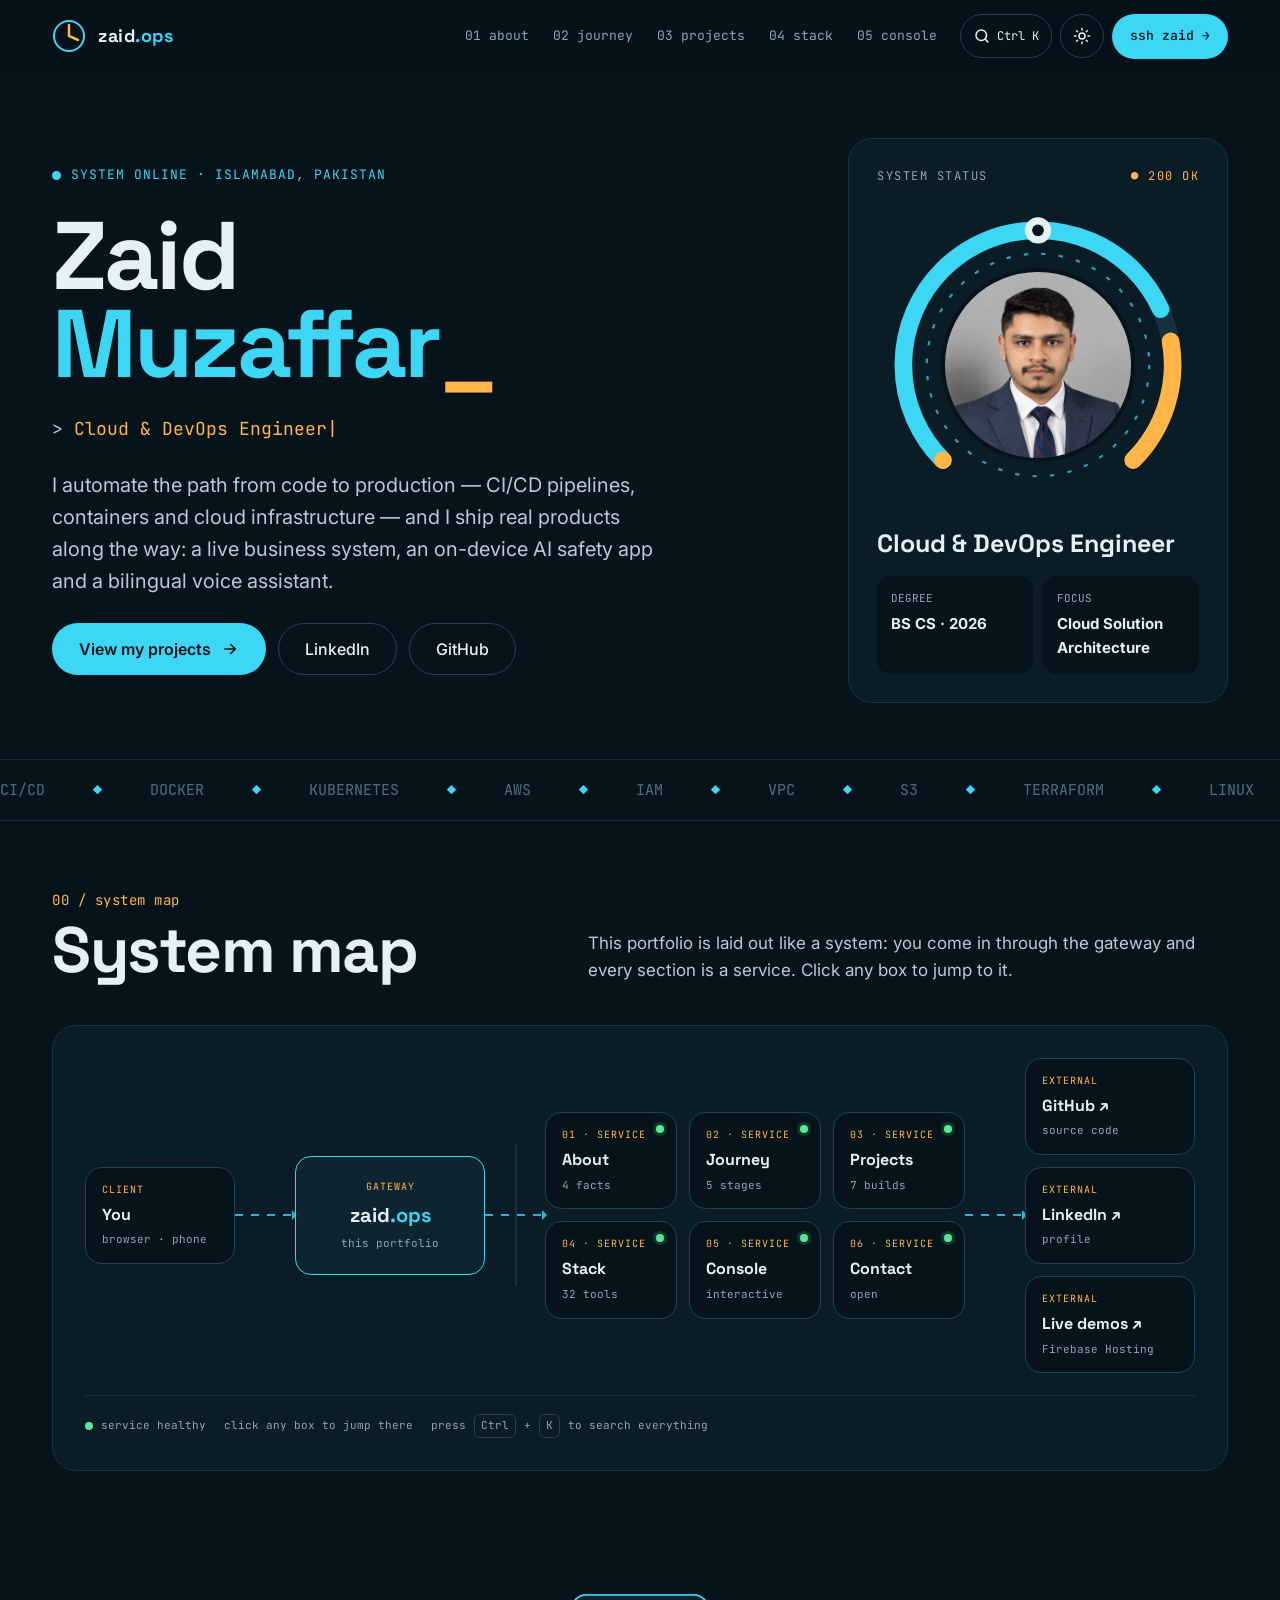
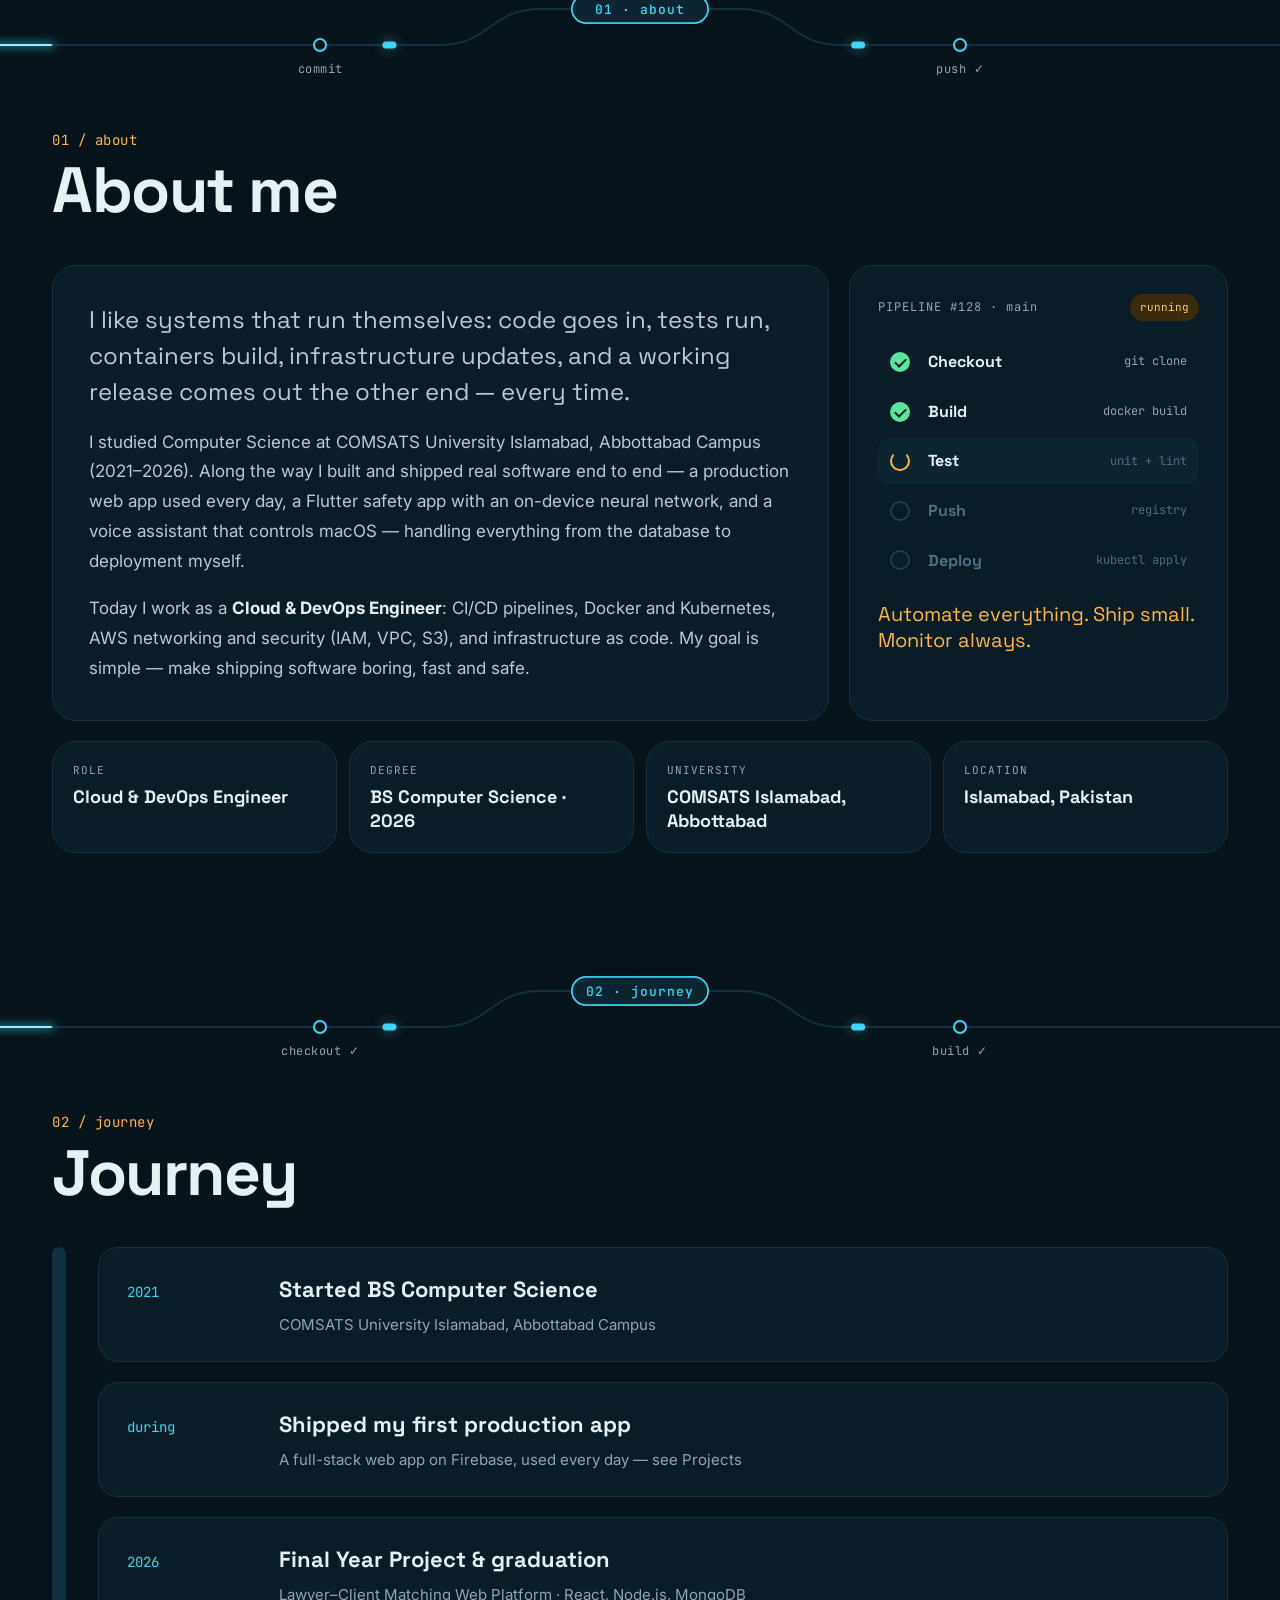
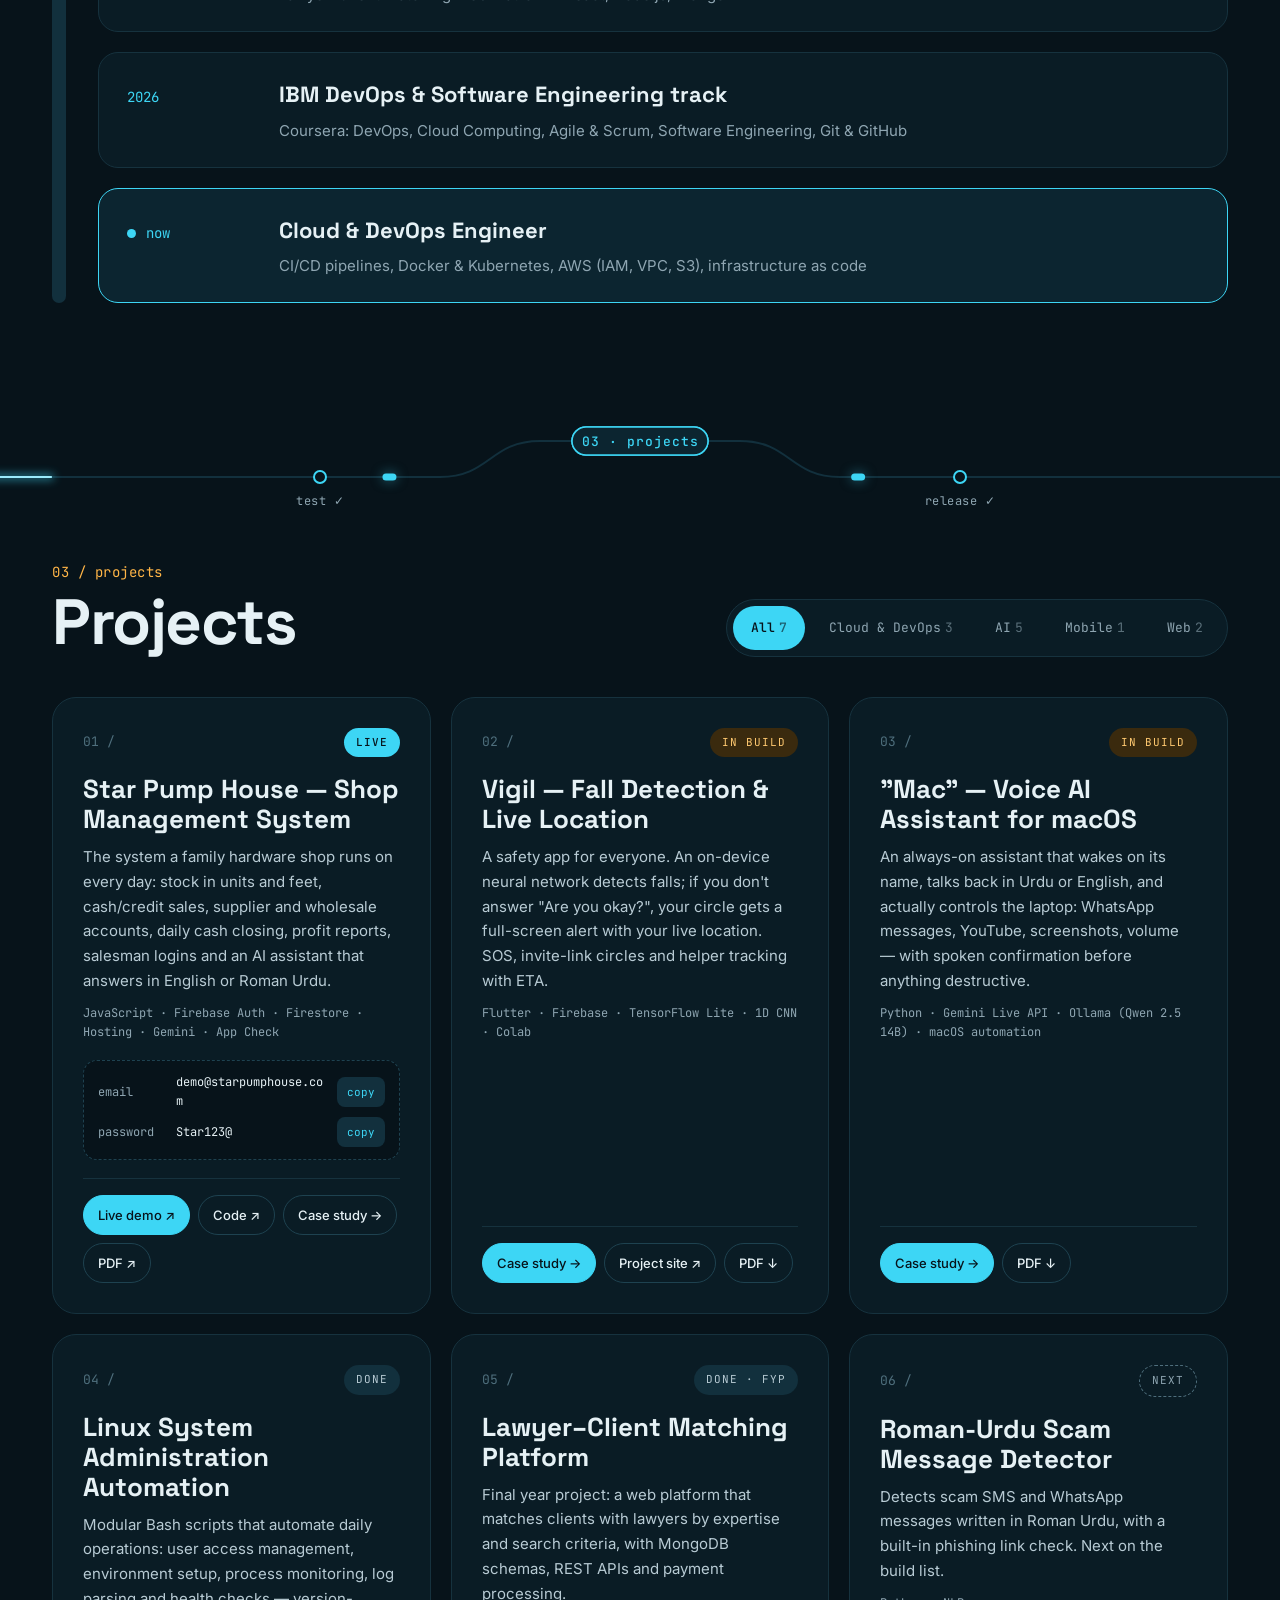
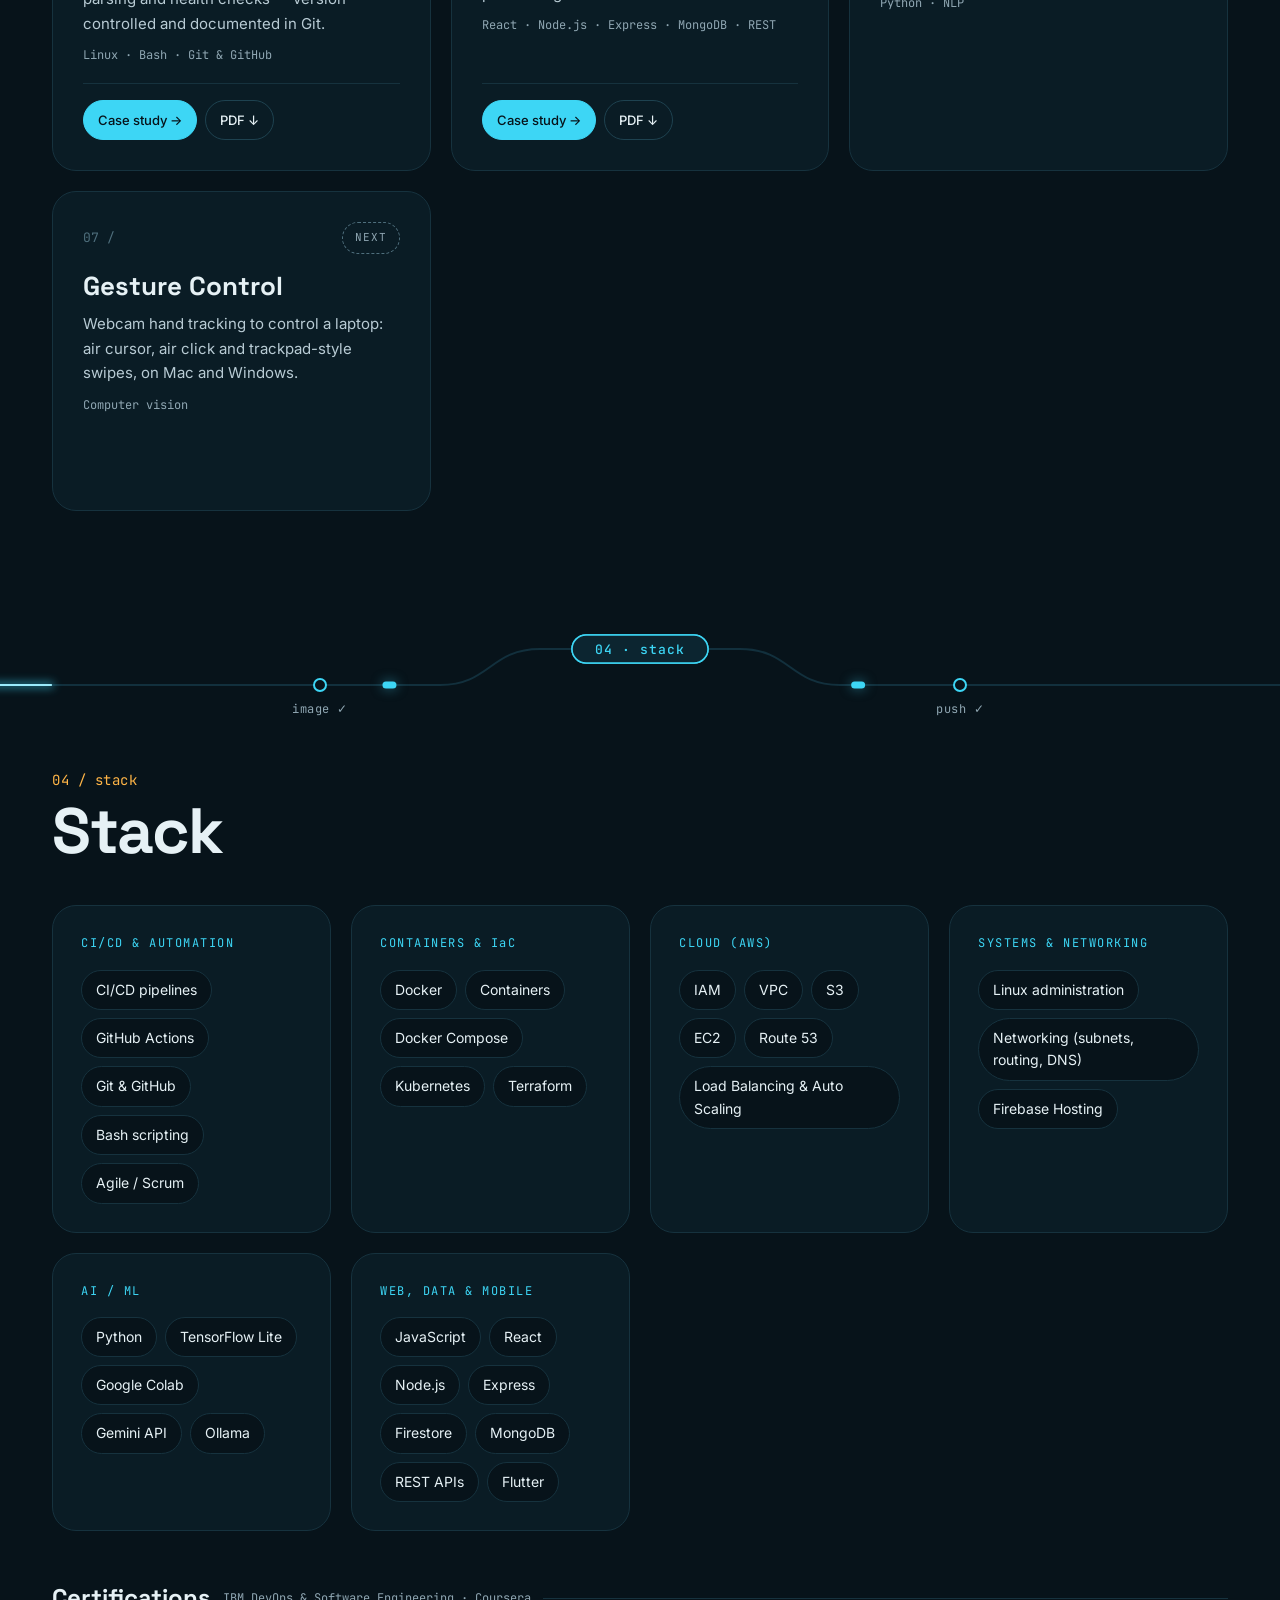
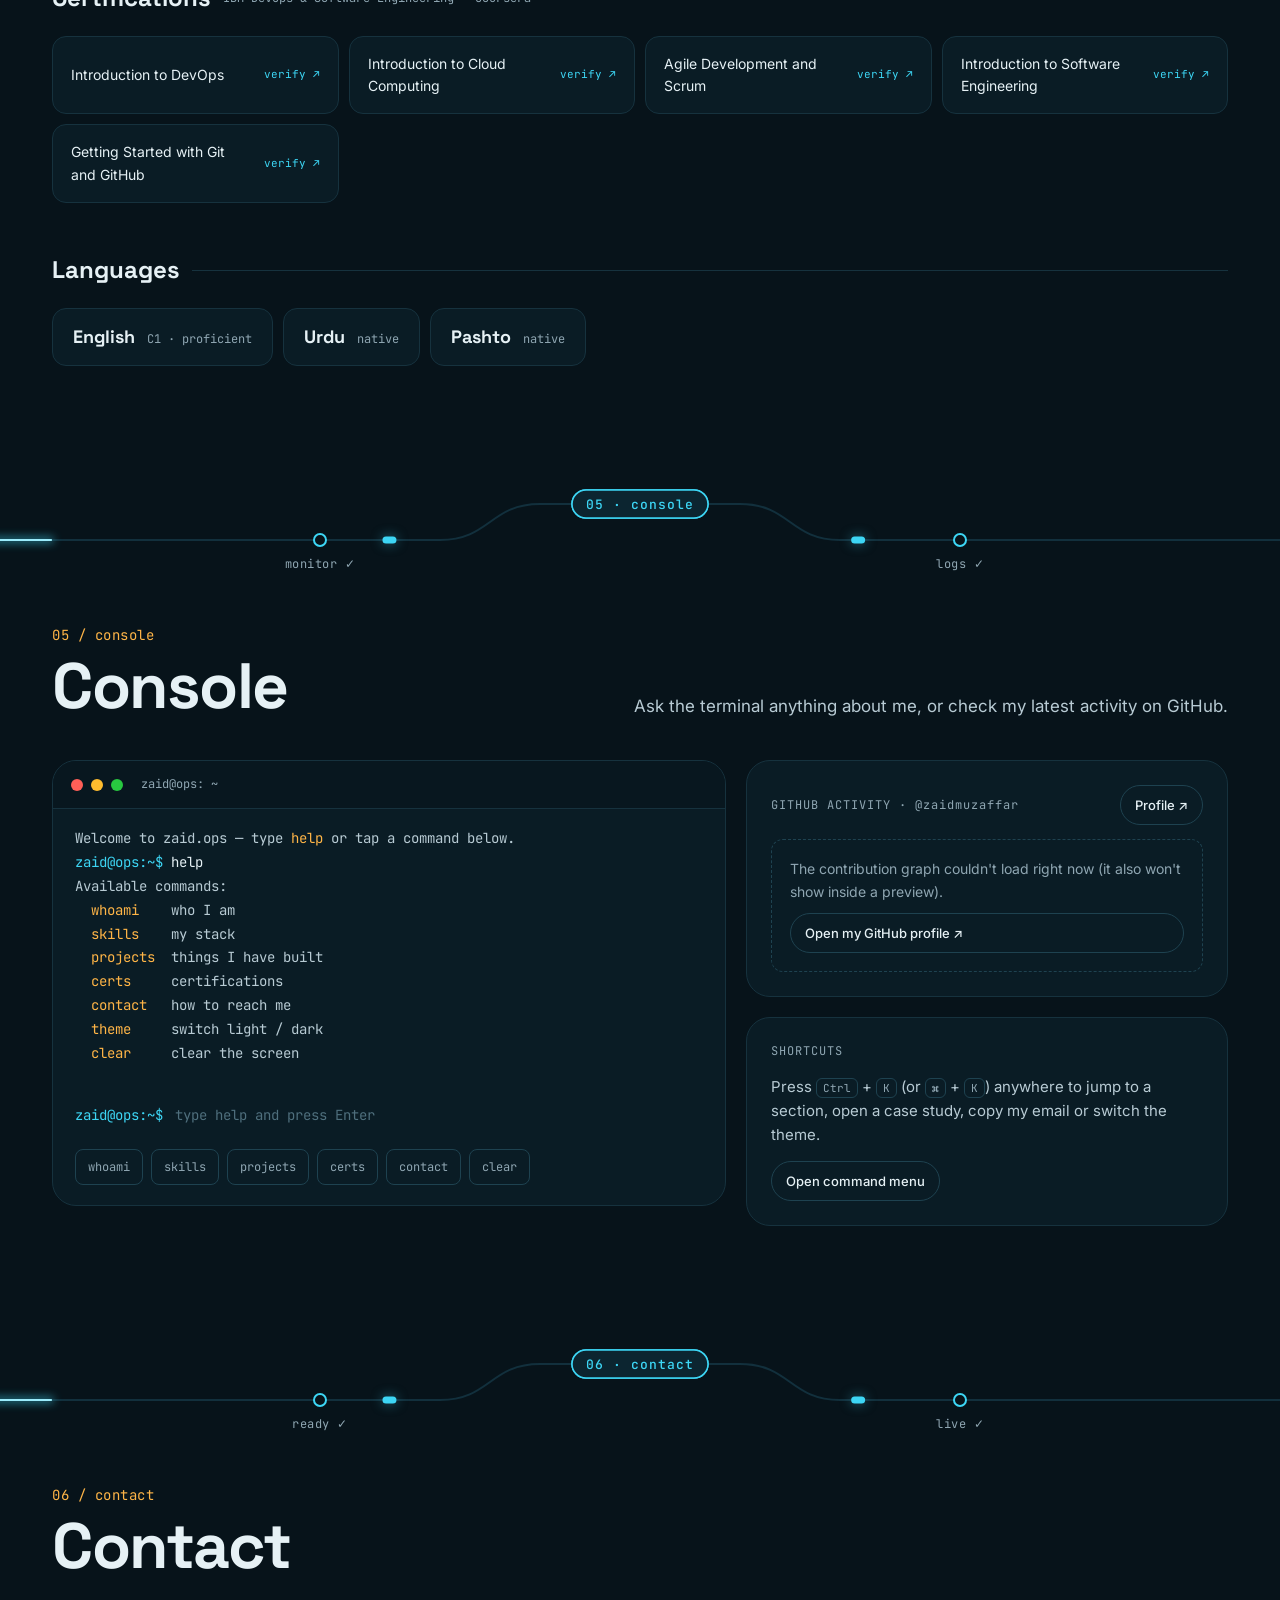
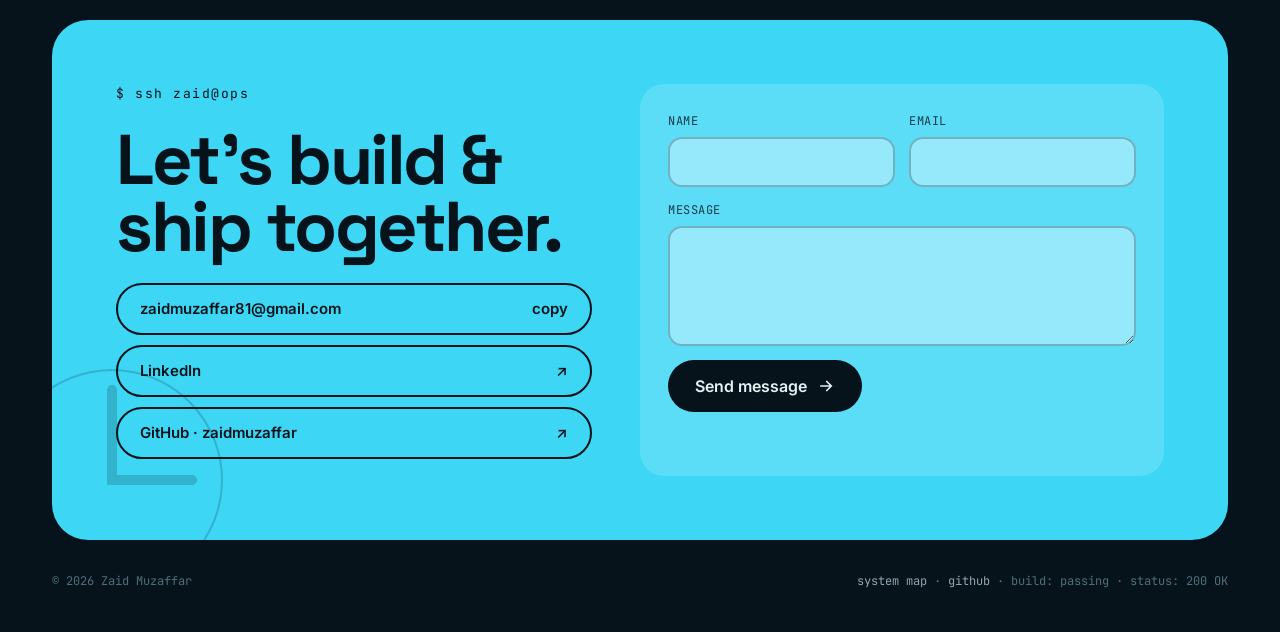
==== commit eaa45040: "Update focus, location, GitHub graph, form and analytics" ====
--- a/index.html
+++ b/index.html
@@ -55,7 +55,7 @@
   <!-- ============ HERO ============ -->
   <section class="wrap hero" aria-label="Introduction">
     <div class="hero-text">
-      <div class="label reveal"><span class="dot"></span>SYSTEM ONLINE · OPEN TO OPPORTUNITIES</div>
+      <div class="label reveal"><span class="dot"></span>SYSTEM ONLINE · ISLAMABAD, PAKISTAN</div>
       <h1 class="reveal d1">Zaid<br><span class="accent">Muzaffar</span><span class="caret">_</span></h1>
       <div class="hero-role reveal d2">&gt; <span class="typed"></span><span class="caret">|</span></div>
       <p class="hero-lead reveal d2">I automate the path from code to production — CI/CD pipelines, containers and cloud infrastructure — and I ship real products along the way: a live business system, an on-device AI safety app and a bilingual voice assistant.</p>
@@ -80,7 +80,7 @@
       <div class="status-role">Cloud &amp; DevOps Engineer</div>
       <div class="mini-grid">
         <div class="mini"><small>DEGREE</small><b>BS CS · 2026</b></div>
-        <div class="mini"><small>FOCUS</small><b>CI/CD · Docker · AWS</b></div>
+        <div class="mini"><small>FOCUS</small><b>Cloud Solution Architecture</b></div>
       </div>
     </aside>
   </section>
--- a/css/sections.css
+++ b/css/sections.css
@@ -141,3 +141,17 @@
 .connect-deco { position: absolute; left: -70px; bottom: -70px; width: 260px; height: 260px; opacity: .18; pointer-events: none; }
 .connect-deco circle, .connect-deco path { stroke: currentColor; }
 .deco-hand { transform-origin: 130px 130px; transform-box: view-box; animation: spin 6s linear infinite; }
+
+/* GitHub contribution heatmap (drawn from real data) */
+.contrib-total { font-size: 14px; color: var(--text-2); }
+.contrib-total b { font-family: var(--display); font-size: 22px; color: var(--text); margin-right: 4px; }
+.contrib-scroll { overflow-x: auto; padding-bottom: 4px; }
+.contrib { display: grid; grid-template-rows: repeat(7, 11px); grid-auto-flow: column; grid-auto-columns: 11px; gap: 3px; width: max-content; }
+.contrib i, .contrib-legend i { width: 11px; height: 11px; border-radius: 3px; background: var(--pipe); display: block; }
+.contrib i.pad { background: transparent; }
+.contrib i.l1, .contrib-legend i.l1 { background: color-mix(in srgb, var(--accent) 30%, var(--pipe)); }
+.contrib i.l2, .contrib-legend i.l2 { background: color-mix(in srgb, var(--accent) 55%, var(--pipe)); }
+.contrib i.l3, .contrib-legend i.l3 { background: color-mix(in srgb, var(--accent) 80%, var(--pipe)); }
+.contrib i.l4, .contrib-legend i.l4 { background: var(--accent); }
+.contrib-legend { display: flex; align-items: center; gap: 4px; justify-content: flex-end; font-family: var(--mono); font-size: 11px; color: var(--muted); }
+.contrib-legend span { margin: 0 4px; }
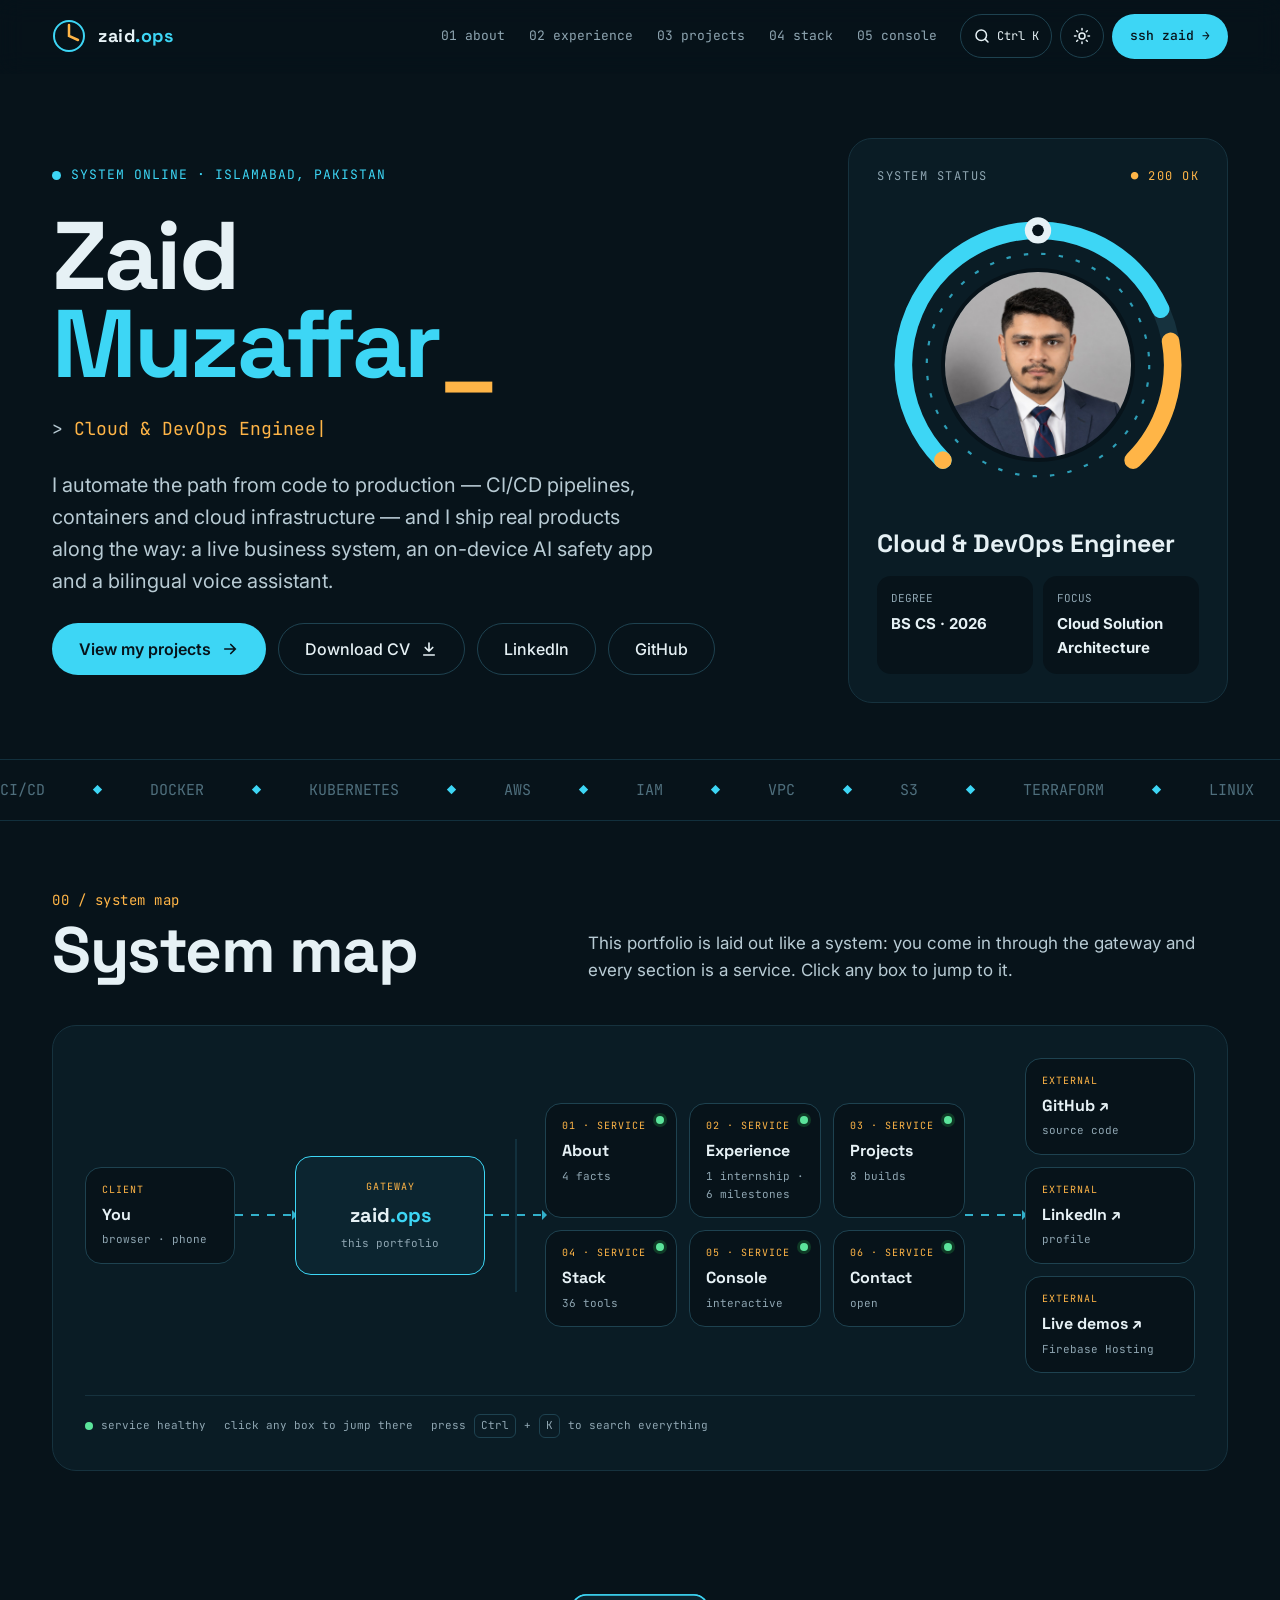
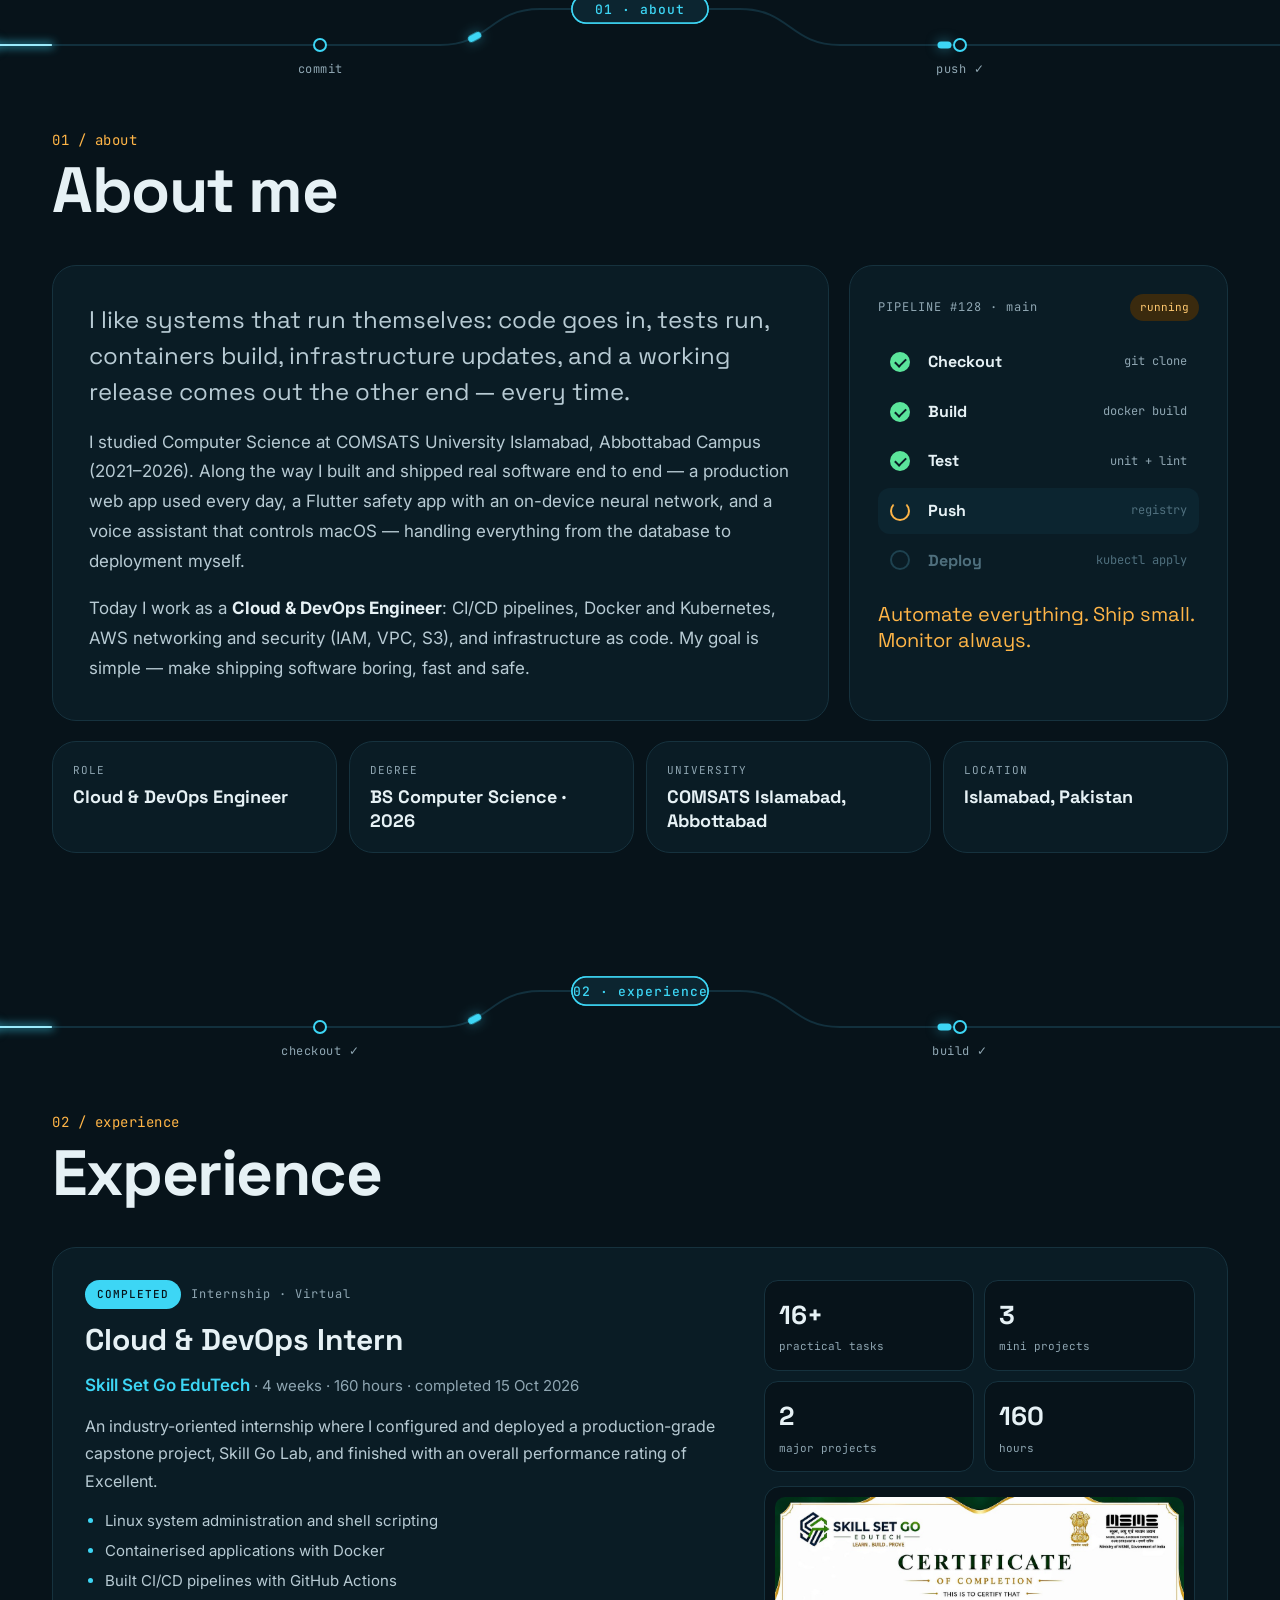
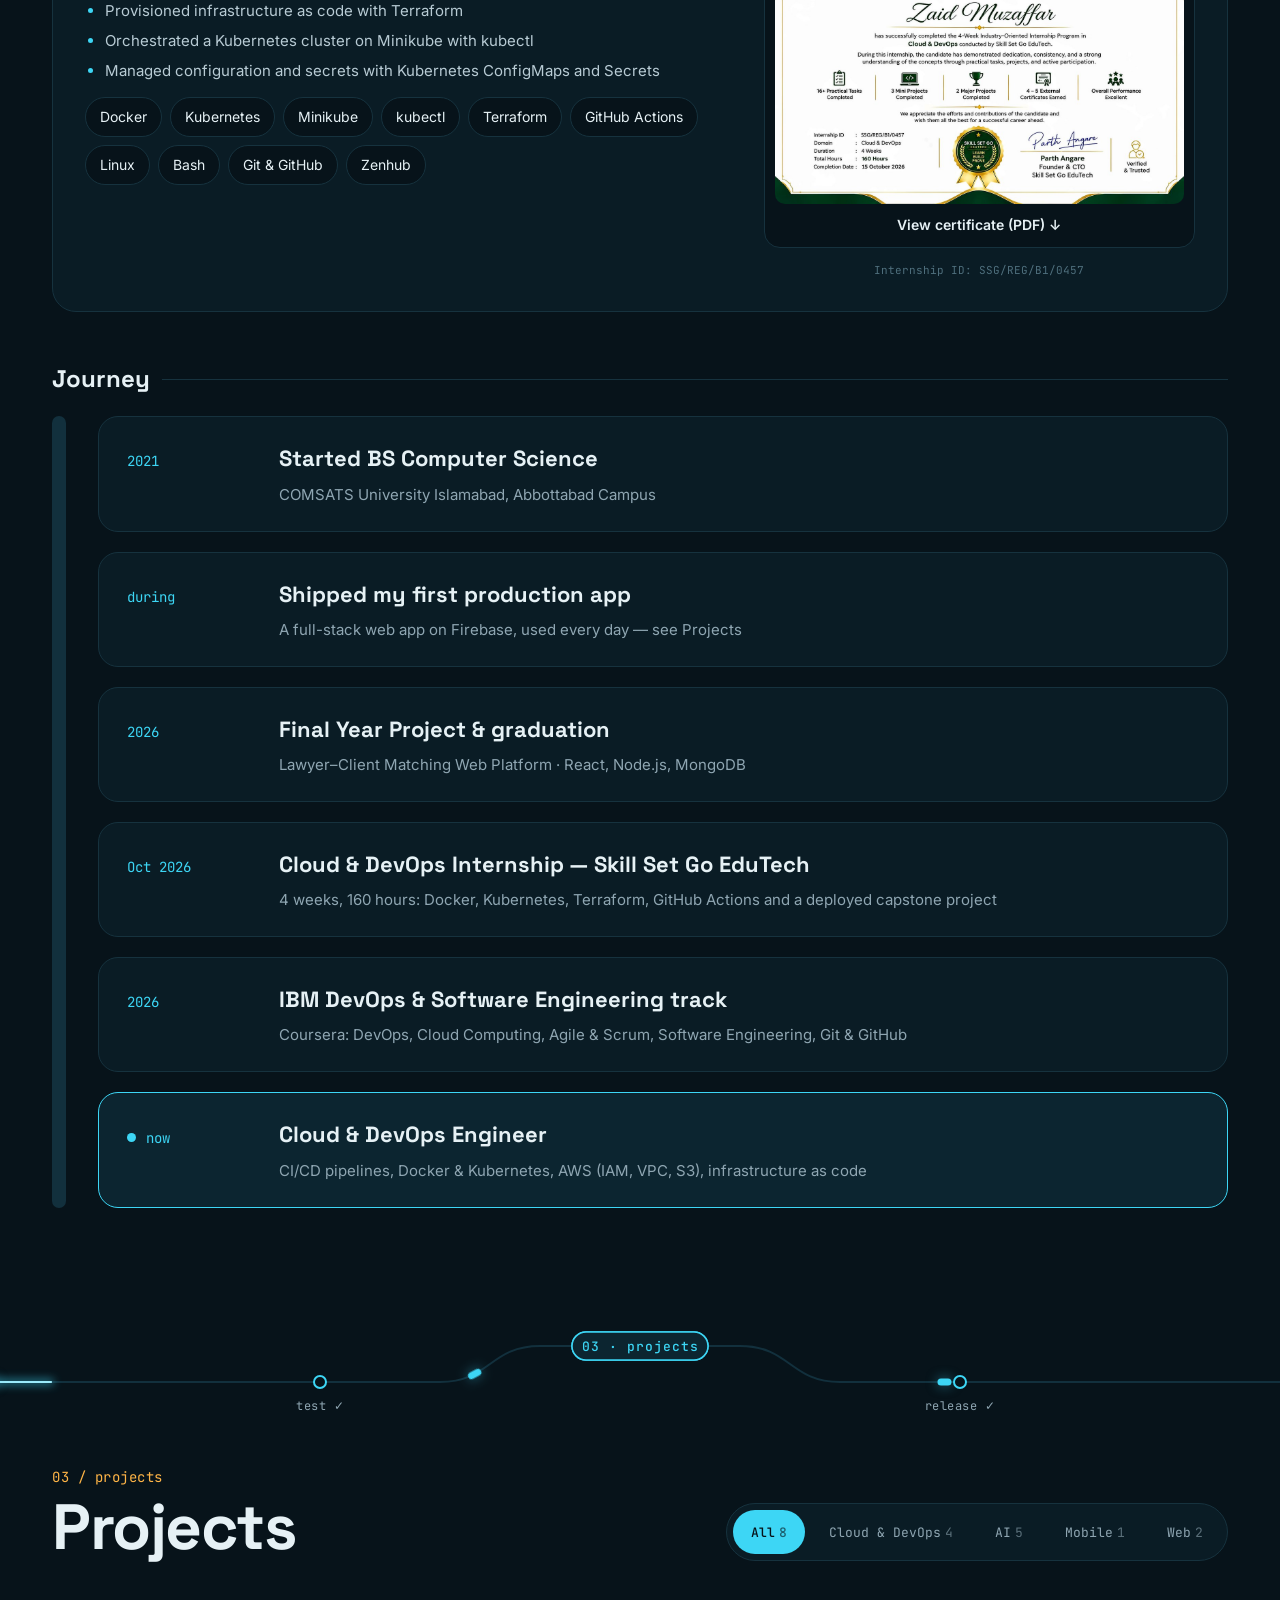
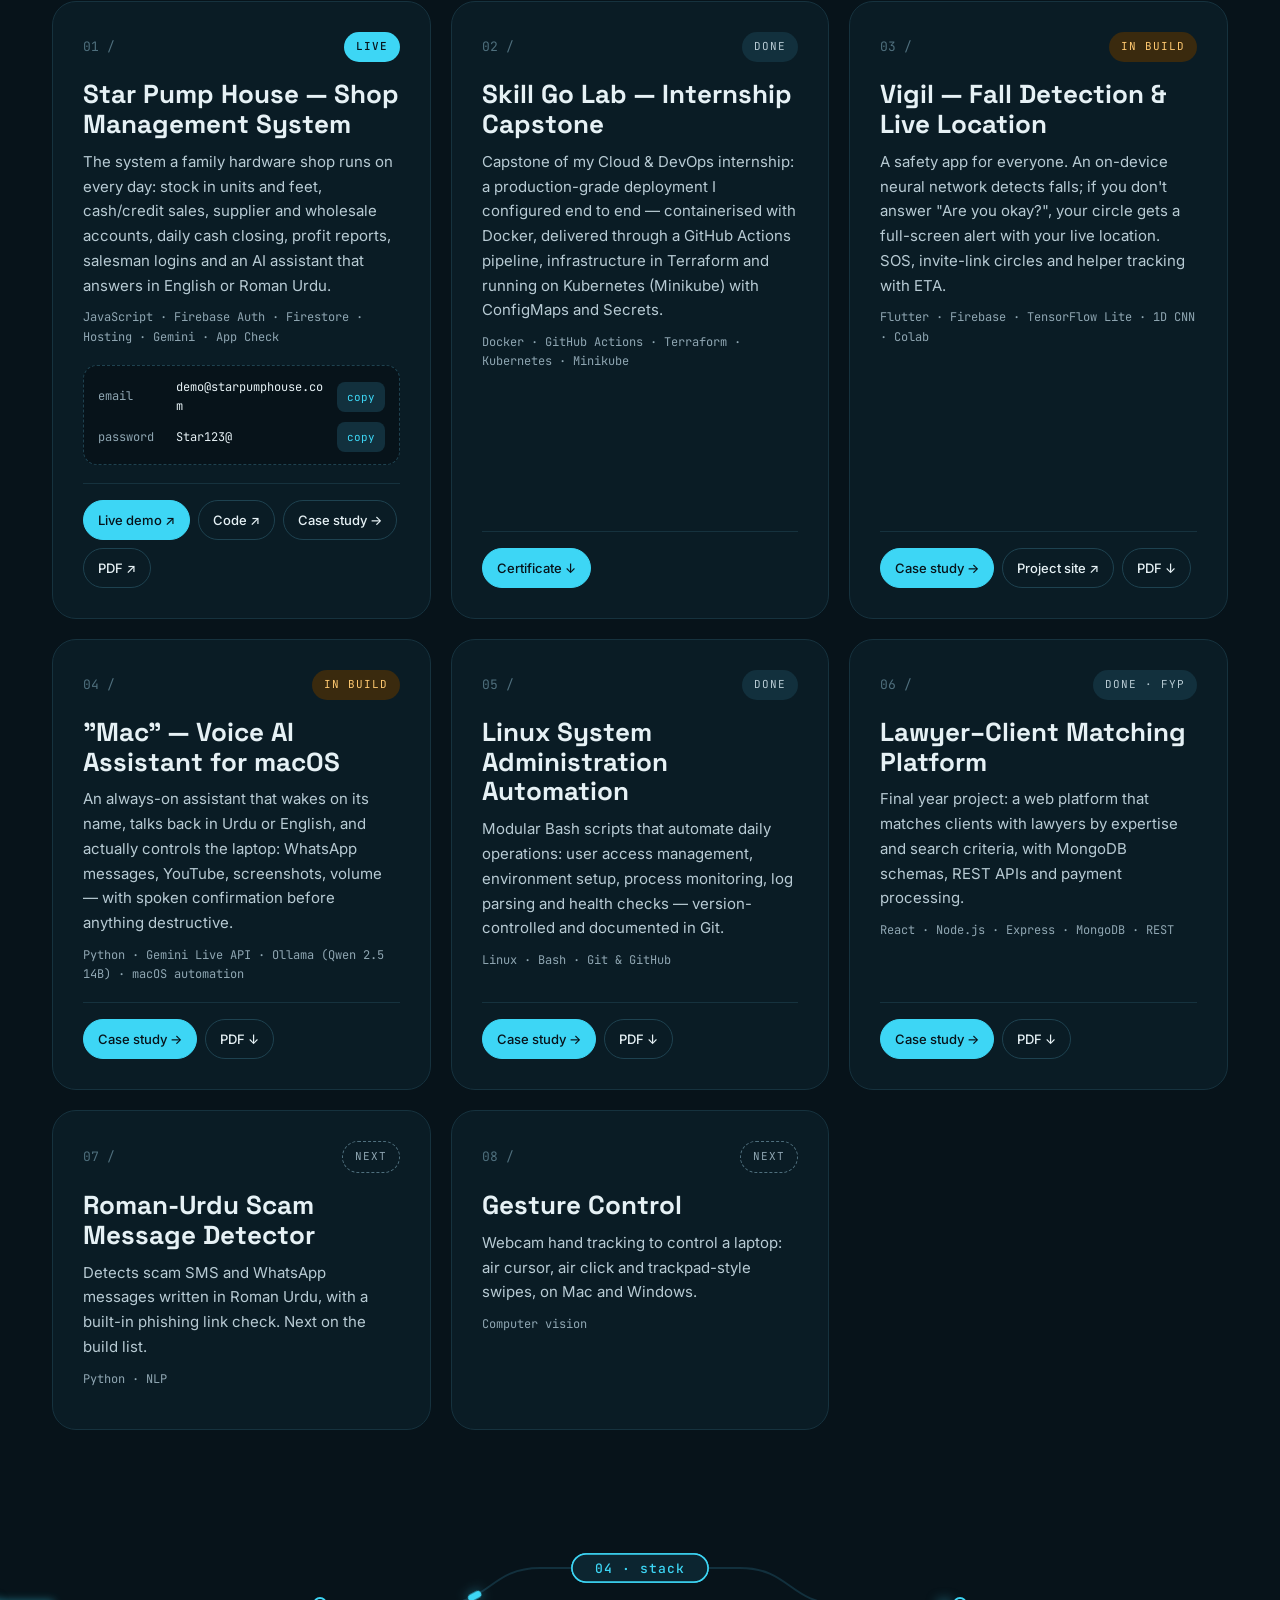
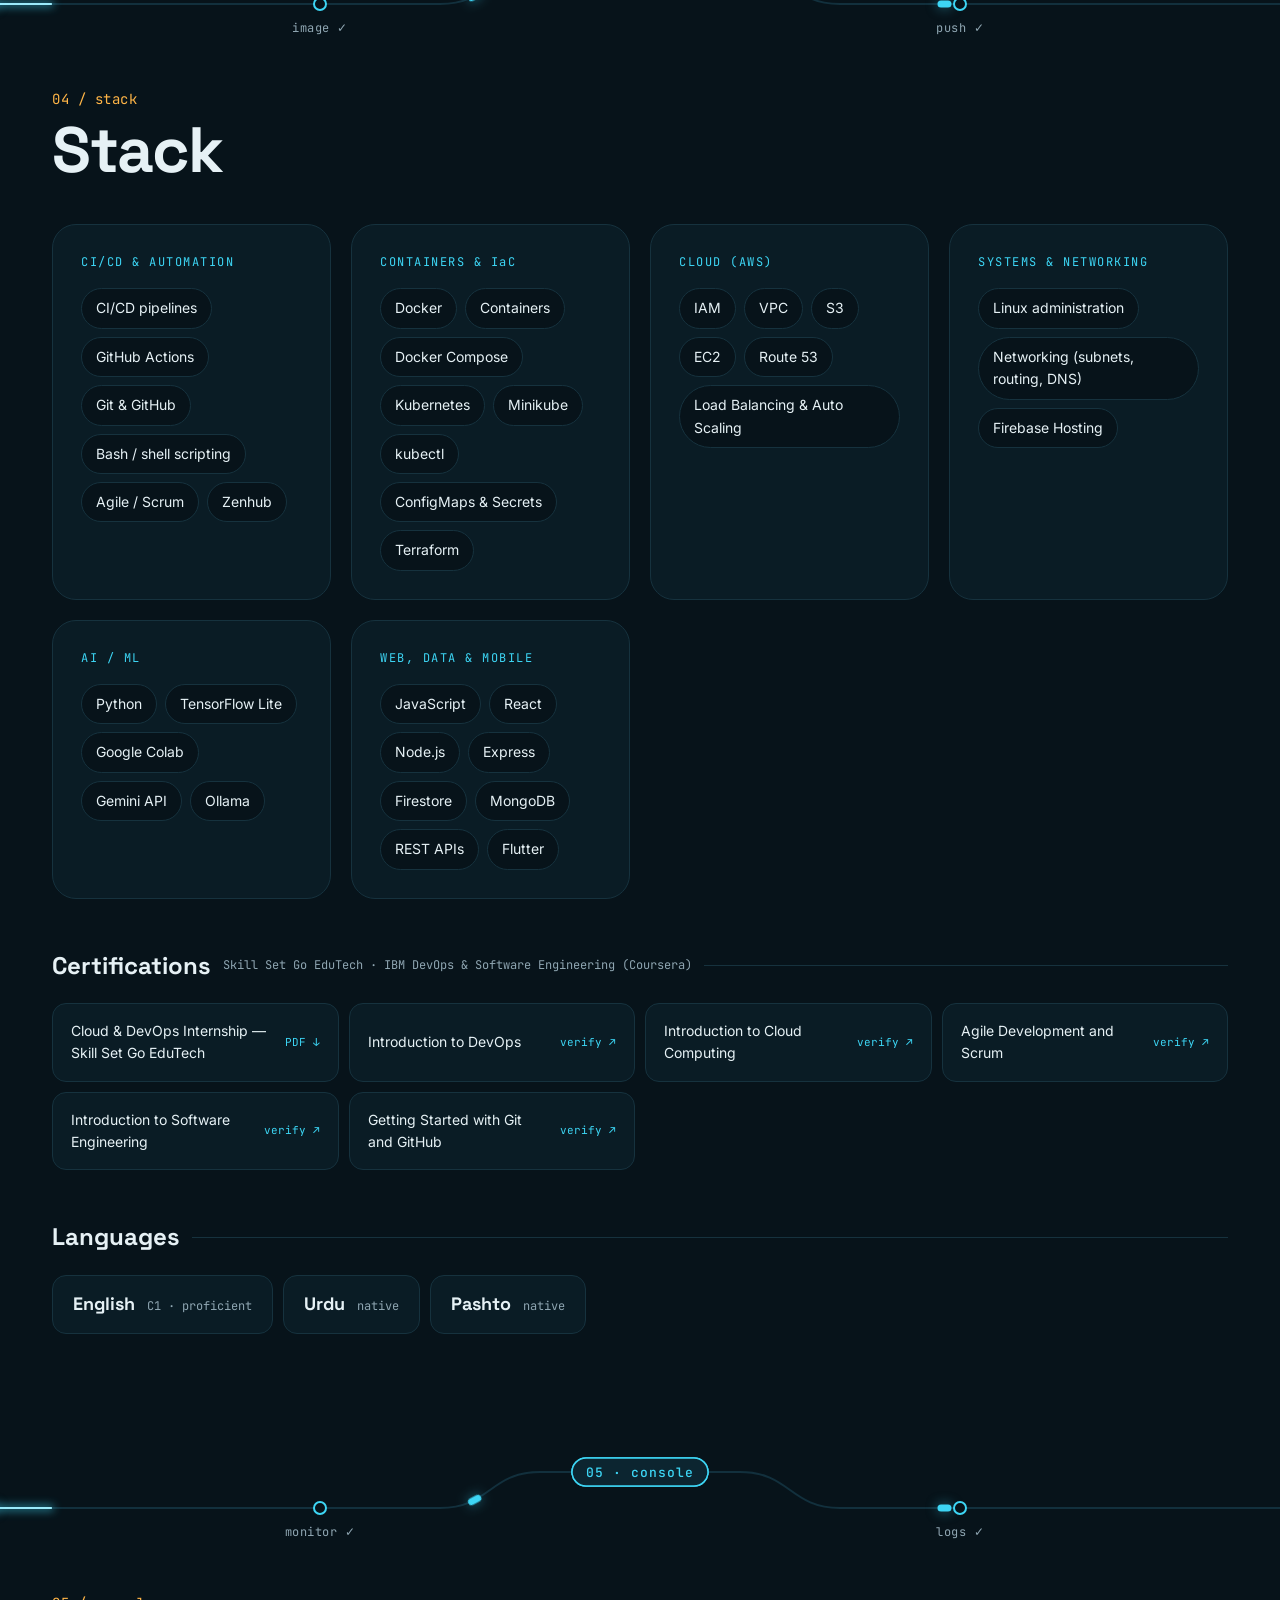
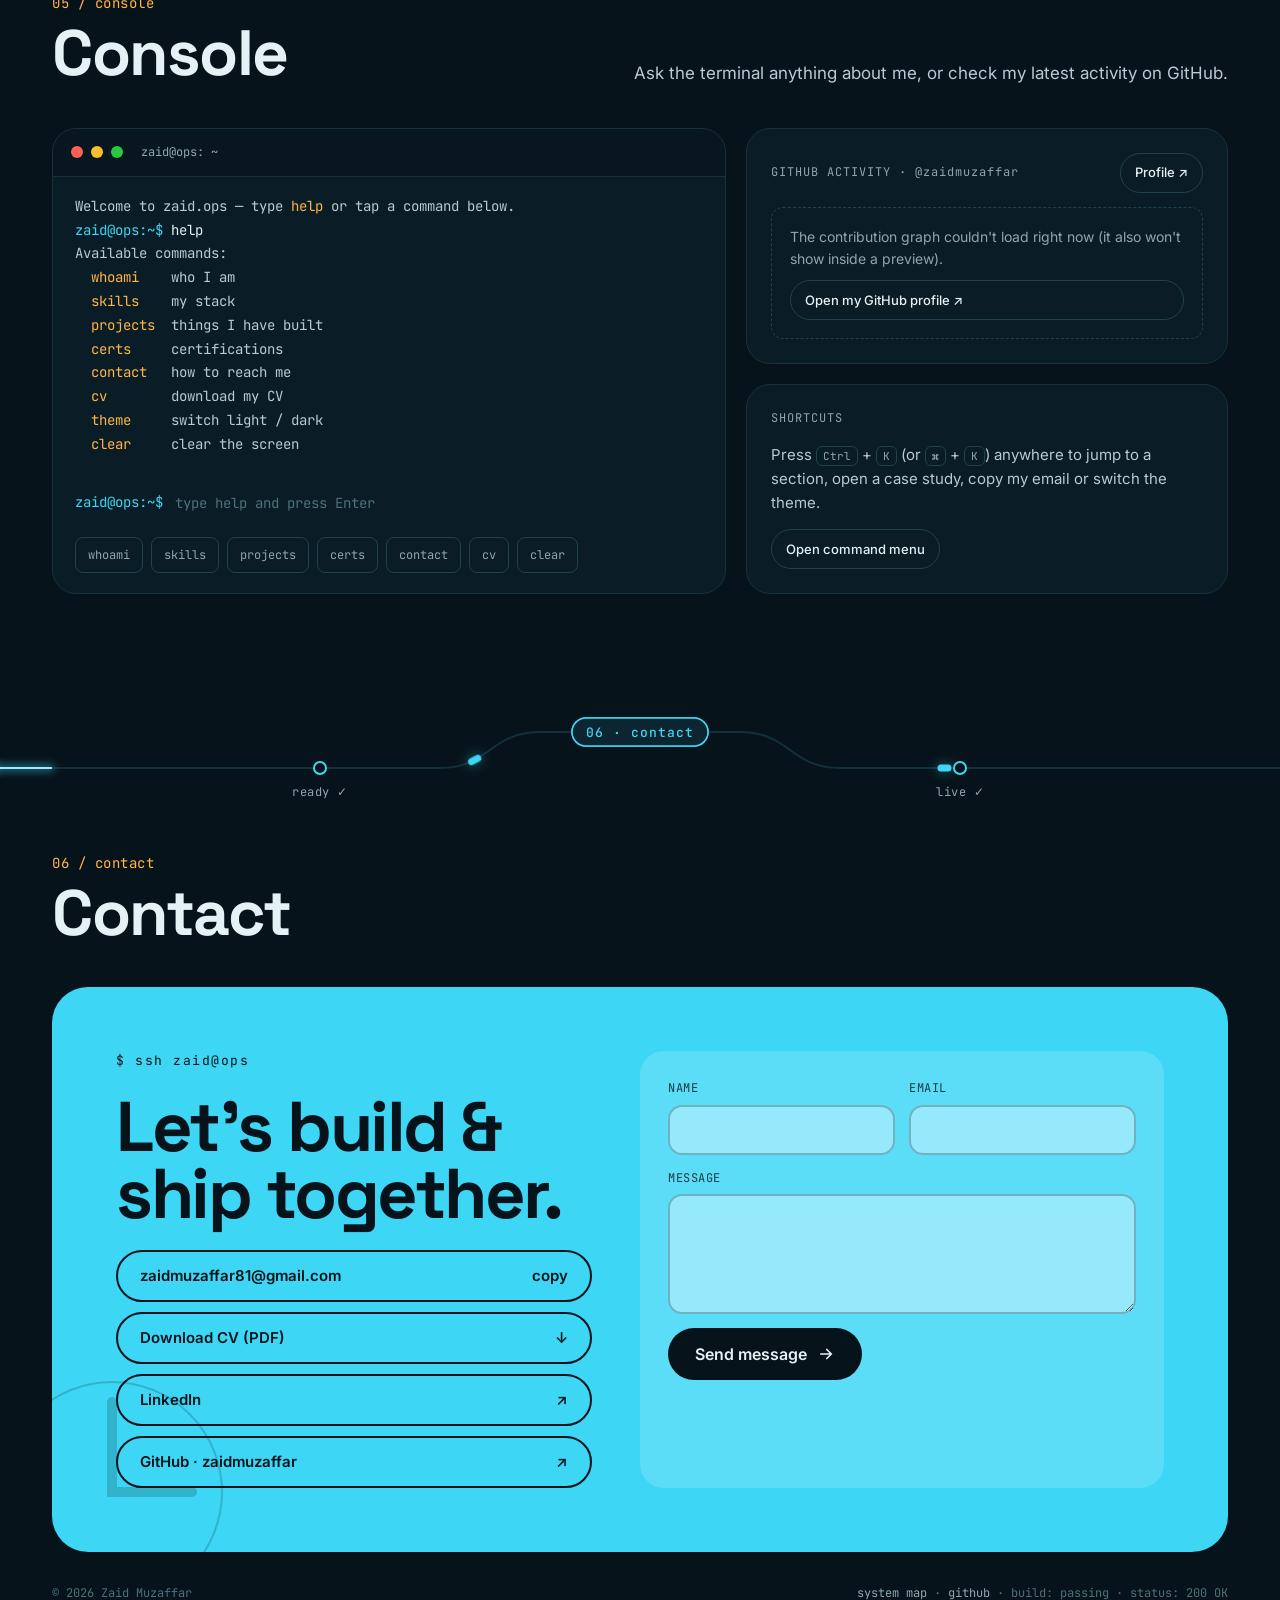
==== commit 98198fae: "Add Cloud & DevOps internship and certificate" ====
--- a/index.html
+++ b/index.html
@@ -61,6 +61,7 @@
       <p class="hero-lead reveal d2">I automate the path from code to production — CI/CD pipelines, containers and cloud infrastructure — and I ship real products along the way: a live business system, an on-device AI safety app and a bilingual voice assistant.</p>
       <div class="hero-actions reveal d3">
         <a href="#projects" class="btn btn-primary">View my projects <svg viewBox="0 0 24 24" fill="none" stroke="currentColor" stroke-width="2.2" stroke-linecap="round" aria-hidden="true"><path d="M5 12h14M13 6l6 6-6 6"/></svg></a>
+        <a href="docs/Zaid_Muzaffar_CV.pdf" class="btn btn-ghost" download>Download CV <svg viewBox="0 0 24 24" fill="none" stroke="currentColor" stroke-width="2.2" stroke-linecap="round" stroke-linejoin="round" aria-hidden="true"><path d="M12 4v11M7 10l5 5 5-5M5 20h14"/></svg></a>
         <a href="https://www.linkedin.com/in/zaid-muzaffar-57329237a/" class="btn btn-ghost">LinkedIn</a>
         <a href="https://github.com/zaidmuzaffar" class="btn btn-ghost">GitHub</a>
       </div>
@@ -148,13 +149,15 @@
     <g class="sd-node"><circle cx="1040" cy="70" r="6" stroke-width="2"/><text x="1040" y="98" text-anchor="middle">build ✓</text></g>
     <rect class="sd-pulse" x="652" y="20" width="136" height="28" rx="14" stroke-width="1.5"/>
     <rect class="sd-pill" x="652" y="20" width="136" height="28" rx="14" stroke-width="1.5"/>
-    <text class="sd-label" x="720" y="38.5" text-anchor="middle">02 · journey</text>
+    <text class="sd-label" x="720" y="38.5" text-anchor="middle">02 · experience</text>
   </svg>
 </div>
 
   <!-- ============ 02 · JOURNEY ============ -->
   <section id="journey" class="wrap section">
     <div class="section-head reveal" data-head></div>
+    <div id="experience"></div>
+    <h3 class="sub-head reveal">Journey</h3>
     <div class="timeline">
       <div class="timeline-pipe" aria-hidden="true"><div class="timeline-pipe-fill"></div></div>
       <ol id="timeline-list"></ol>
@@ -237,7 +240,7 @@
           <input id="term-input" type="text" spellcheck="false" placeholder="type help and press Enter">
         </form>
         <div class="term-hints">
-          <button type="button" data-cmd="whoami">whoami</button><button type="button" data-cmd="skills">skills</button><button type="button" data-cmd="projects">projects</button><button type="button" data-cmd="certs">certs</button><button type="button" data-cmd="contact">contact</button><button type="button" data-cmd="clear">clear</button>
+          <button type="button" data-cmd="whoami">whoami</button><button type="button" data-cmd="skills">skills</button><button type="button" data-cmd="projects">projects</button><button type="button" data-cmd="certs">certs</button><button type="button" data-cmd="contact">contact</button><button type="button" data-cmd="cv">cv</button><button type="button" data-cmd="clear">clear</button>
         </div>
       </div>
       <div class="side-stack">
@@ -284,6 +287,7 @@
         <h2>Let's build &amp;<br>ship together.</h2>
         <div class="connect-links">
           <button type="button" class="connect-link" id="copy-email" data-copy=""><span id="contact-email"></span><span aria-hidden="true">copy</span></button>
+          <a class="connect-link" href="docs/Zaid_Muzaffar_CV.pdf" download>Download CV (PDF) <span aria-hidden="true">↓</span></a>
           <a class="connect-link" href="https://www.linkedin.com/in/zaid-muzaffar-57329237a/">LinkedIn <span aria-hidden="true">↗</span></a>
           <a class="connect-link" href="https://github.com/zaidmuzaffar">GitHub · zaidmuzaffar <span aria-hidden="true">↗</span></a>
         </div>
--- a/css/base.css
+++ b/css/base.css
@@ -4,7 +4,7 @@
    ========================================================= */
 
 * { box-sizing: border-box; }
-html { scroll-behavior: smooth; }
+html { scroll-behavior: smooth; overflow-x: hidden; overflow-x: clip; }   /* nothing may widen the page (iOS zooms out otherwise) */
 body {
   margin: 0;
   background: var(--ink);
@@ -12,6 +12,7 @@
   font-family: var(--body);
   line-height: 1.6;
   overflow-x: hidden;
+  overflow-x: clip;
   -webkit-font-smoothing: antialiased;
   transition: background .3s, color .3s;
 }
--- a/css/components.css
+++ b/css/components.css
@@ -55,8 +55,8 @@
 @keyframes marquee { to { transform: translateX(-50%); } }
 
 /* ---------- Stage connector between sections ---------- */
-.stage-divider { height: 110px; position: relative; margin: 8px 0; }
-.stage-divider svg { position: absolute; inset: 0; width: 100%; height: 100%; overflow: visible; }
+.stage-divider { height: 110px; position: relative; margin: 8px 0; overflow: hidden; }
+.stage-divider svg { position: absolute; inset: 0; width: 100%; height: 100%; overflow: hidden; }
 .sd-base { stroke: var(--pipe); }
 .sd-glow { stroke: var(--accent); }
 .sd-core { stroke: var(--accent-2); }
--- a/css/sections.css
+++ b/css/sections.css
@@ -155,3 +155,32 @@
 .contrib i.l4, .contrib-legend i.l4 { background: var(--accent); }
 .contrib-legend { display: flex; align-items: center; gap: 4px; justify-content: flex-end; font-family: var(--mono); font-size: 11px; color: var(--muted); }
 .contrib-legend span { margin: 0 4px; }
+
+/* Console: both columns end at the same line */
+.console-grid { align-items: stretch; }
+.console-grid .terminal { display: flex; flex-direction: column; }
+.console-grid .term-out { flex: 1; height: auto; min-height: 280px; max-height: none; }
+.console-grid .side-stack > .activity:last-child { flex: 1; }
+
+/* ---------- Experience card (02) ---------- */
+.xp { padding: 32px; display: grid; grid-template-columns: minmax(0, 1.5fr) minmax(0, 1fr); gap: 32px; margin-bottom: 8px; }
+@media (max-width: 900px) { .xp { grid-template-columns: 1fr; padding: 24px; } }
+.xp-main { display: flex; flex-direction: column; gap: 14px; }
+.xp-top { display: flex; flex-wrap: wrap; gap: 10px; align-items: center; }
+.xp-type { font-size: 12px; color: var(--muted); letter-spacing: 1px; }
+.xp-role { margin: 0; font-family: var(--display); font-size: 30px; line-height: 1.15; }
+.xp-org { font-size: 17px; font-weight: 600; color: var(--accent); }
+.xp-org span { color: var(--muted); font-weight: 400; font-size: 15px; }
+.xp-sum { margin: 0; font-size: 16px; line-height: 1.7; color: var(--text-2); }
+.xp-list { margin: 0; padding-left: 20px; display: flex; flex-direction: column; gap: 6px; color: var(--text-2); font-size: 15px; }
+.xp-list li::marker { color: var(--accent); }
+.xp-side { display: flex; flex-direction: column; gap: 14px; }
+.xp-stats { display: grid; grid-template-columns: repeat(2, minmax(0, 1fr)); gap: 10px; }
+.xp-stats div { background: var(--ink); border: 1px solid var(--line); border-radius: var(--radius-sm); padding: 14px; display: flex; flex-direction: column; gap: 2px; }
+.xp-stats b { font-family: var(--display); font-size: 26px; color: var(--text); }
+.xp-stats small { font-family: var(--mono); font-size: 11px; color: var(--muted); }
+.xp-cert { display: flex; flex-direction: column; gap: 10px; text-decoration: none; color: var(--text); border-radius: 16px; padding: 10px; background: var(--ink); border: 1px solid var(--line); transition: border-color .25s, transform .25s; }
+.xp-cert:hover { border-color: var(--accent); transform: translateY(-3px); color: var(--text); }
+.xp-cert img { width: 100%; height: auto; border-radius: 10px; }
+.xp-cert span { font-size: 14px; font-weight: 600; text-align: center; }
+.xp-id { font-size: 11px; color: var(--dim); text-align: center; }
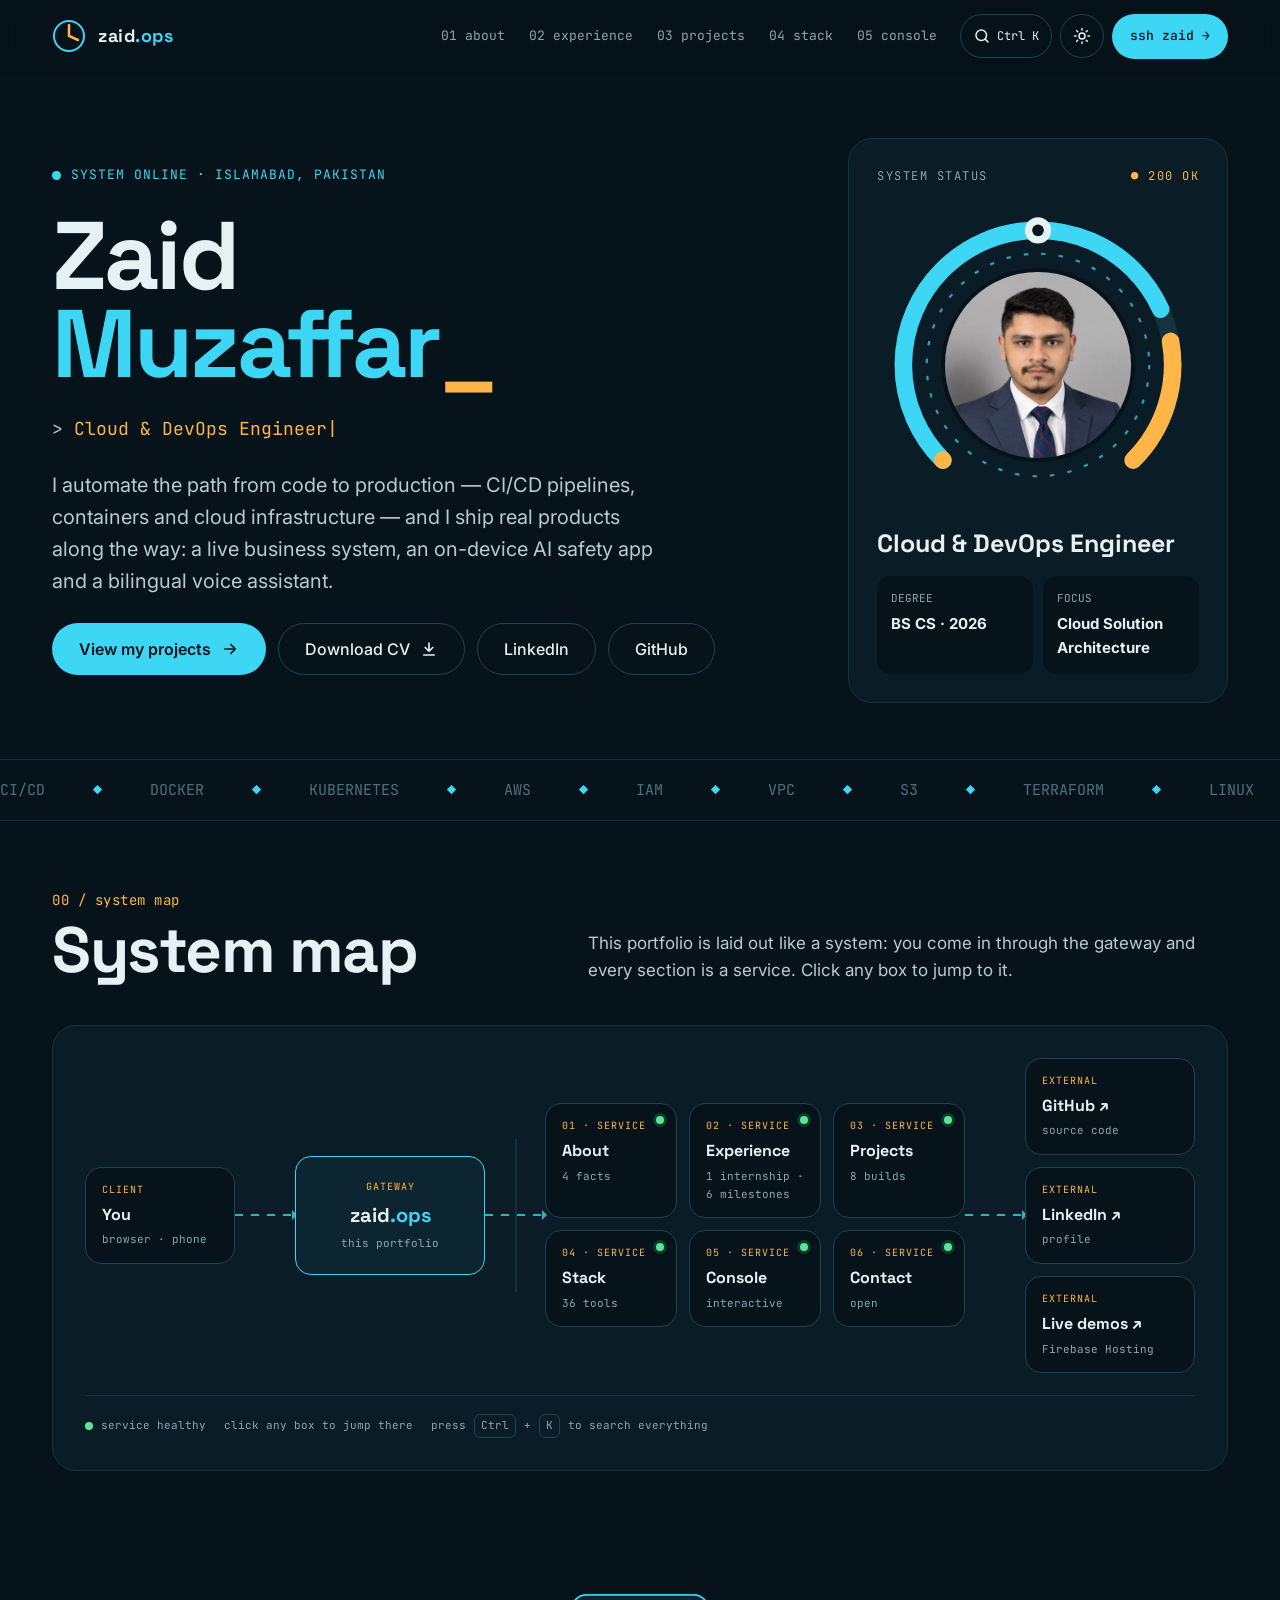
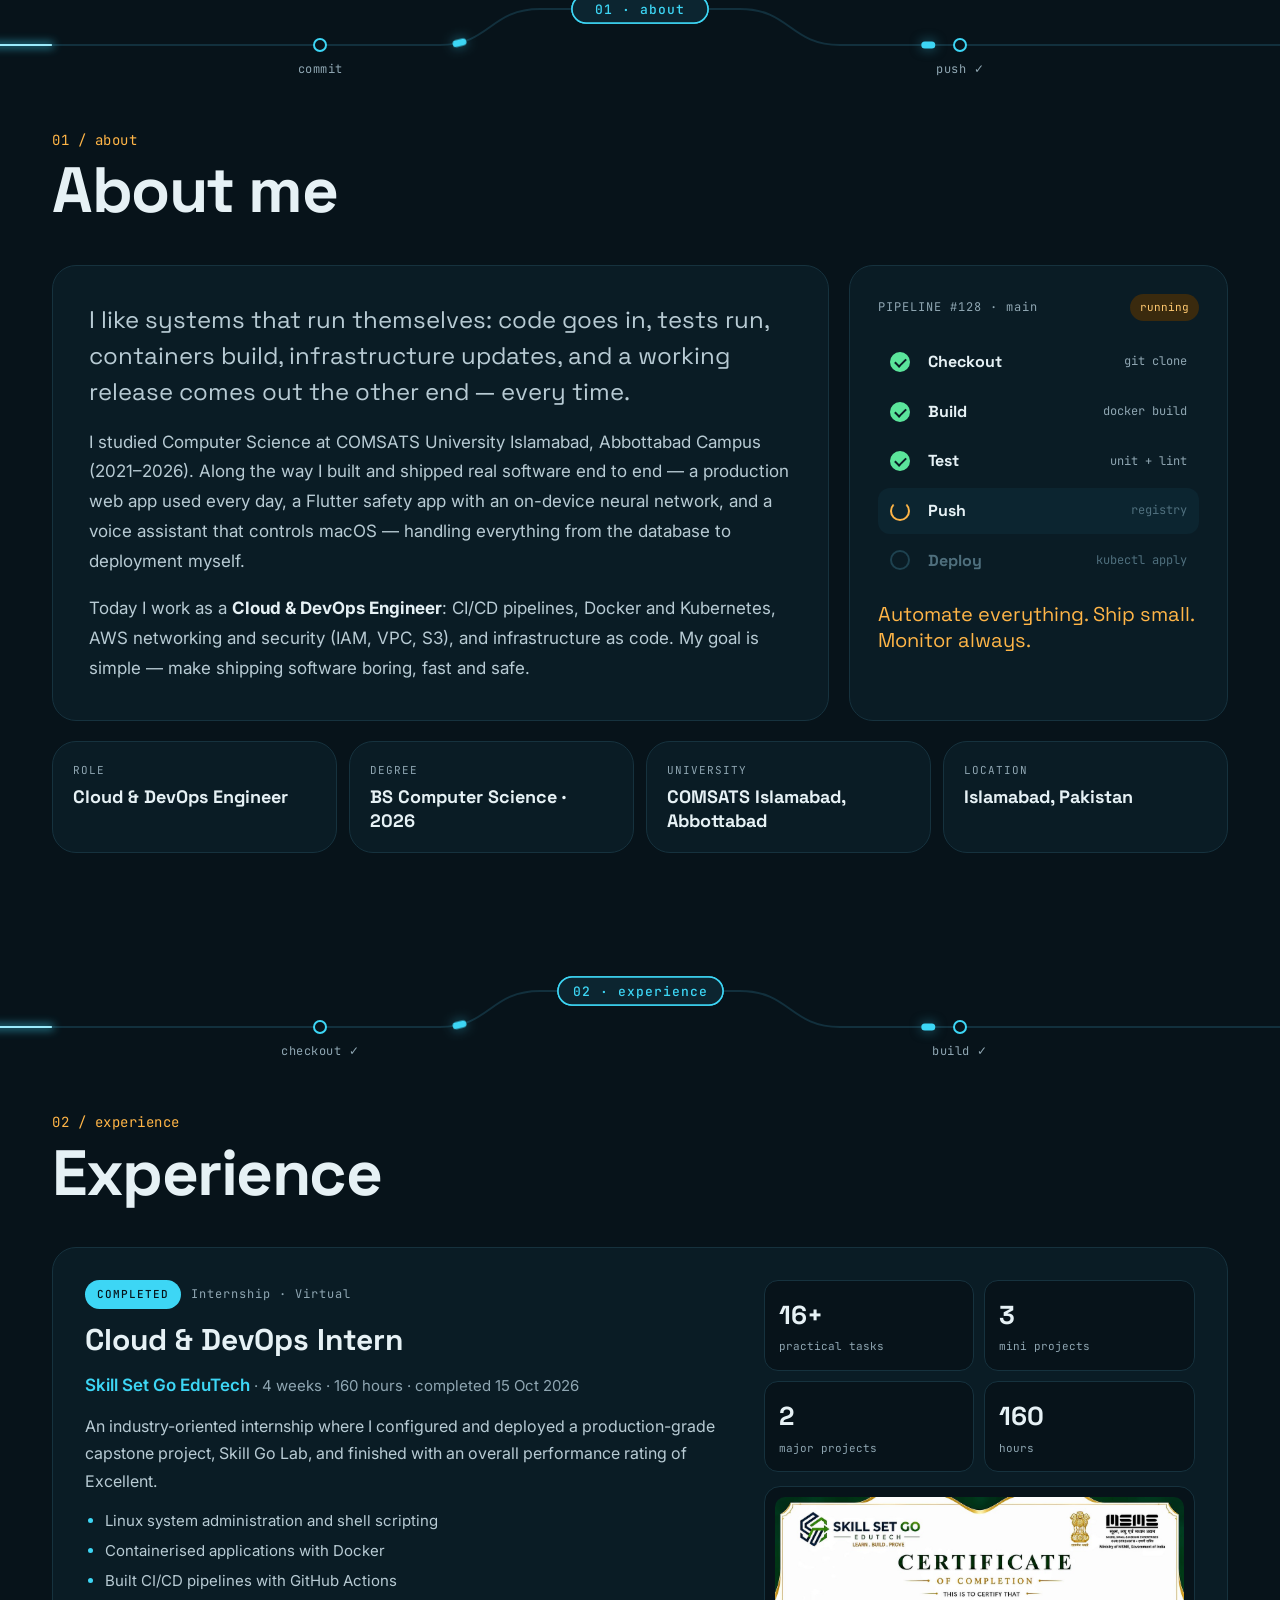
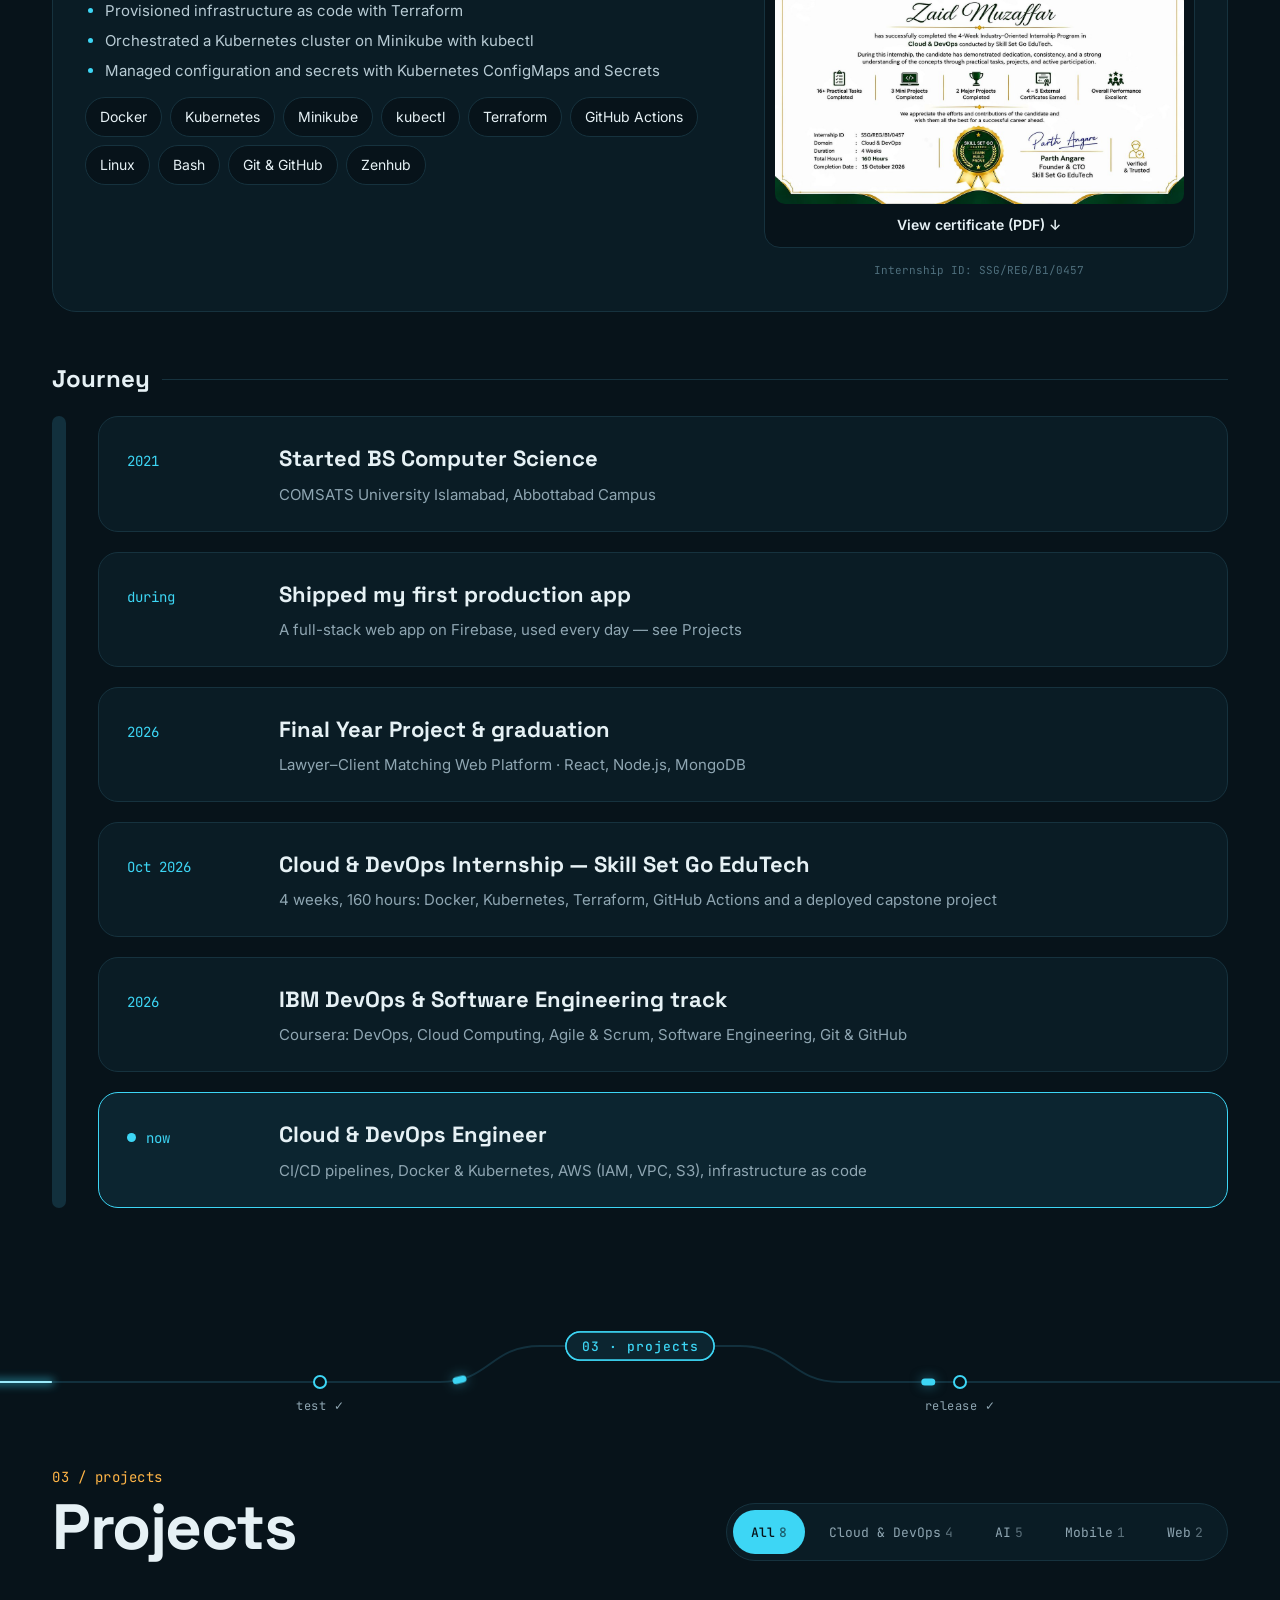
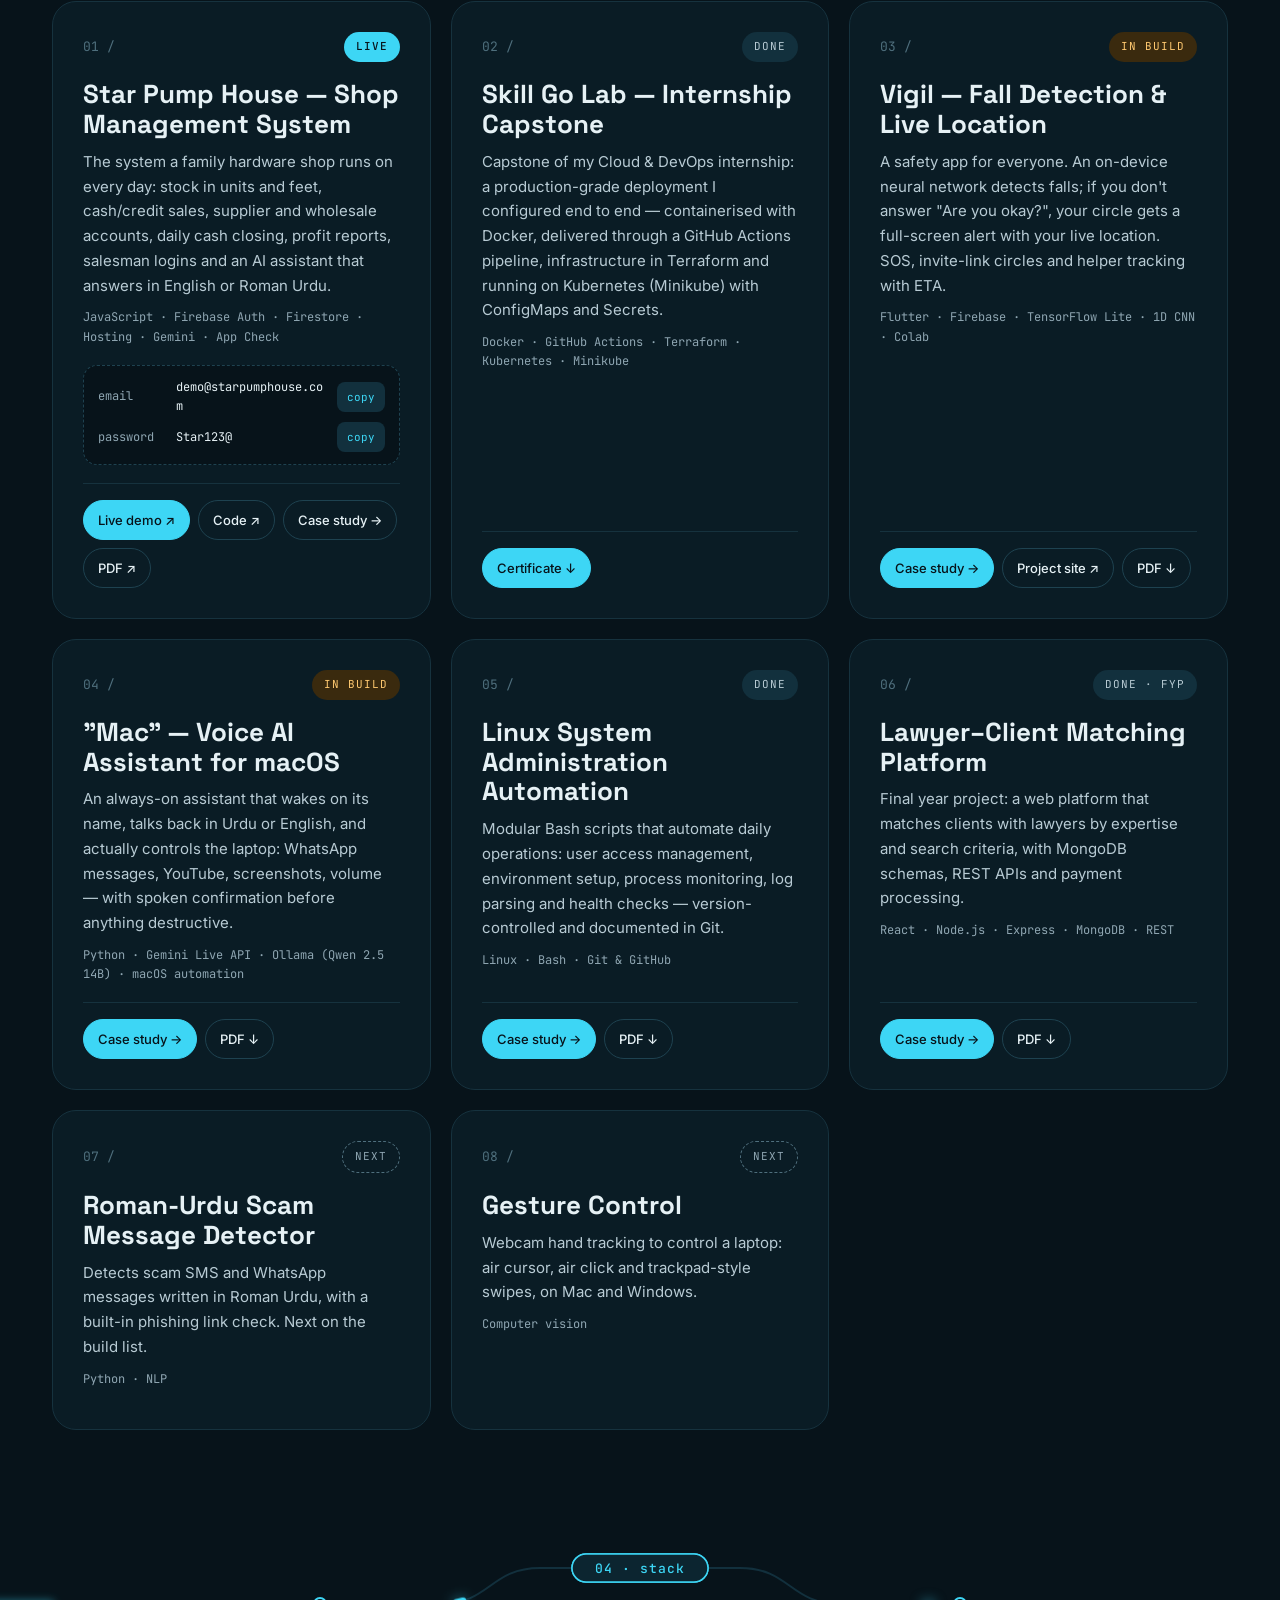
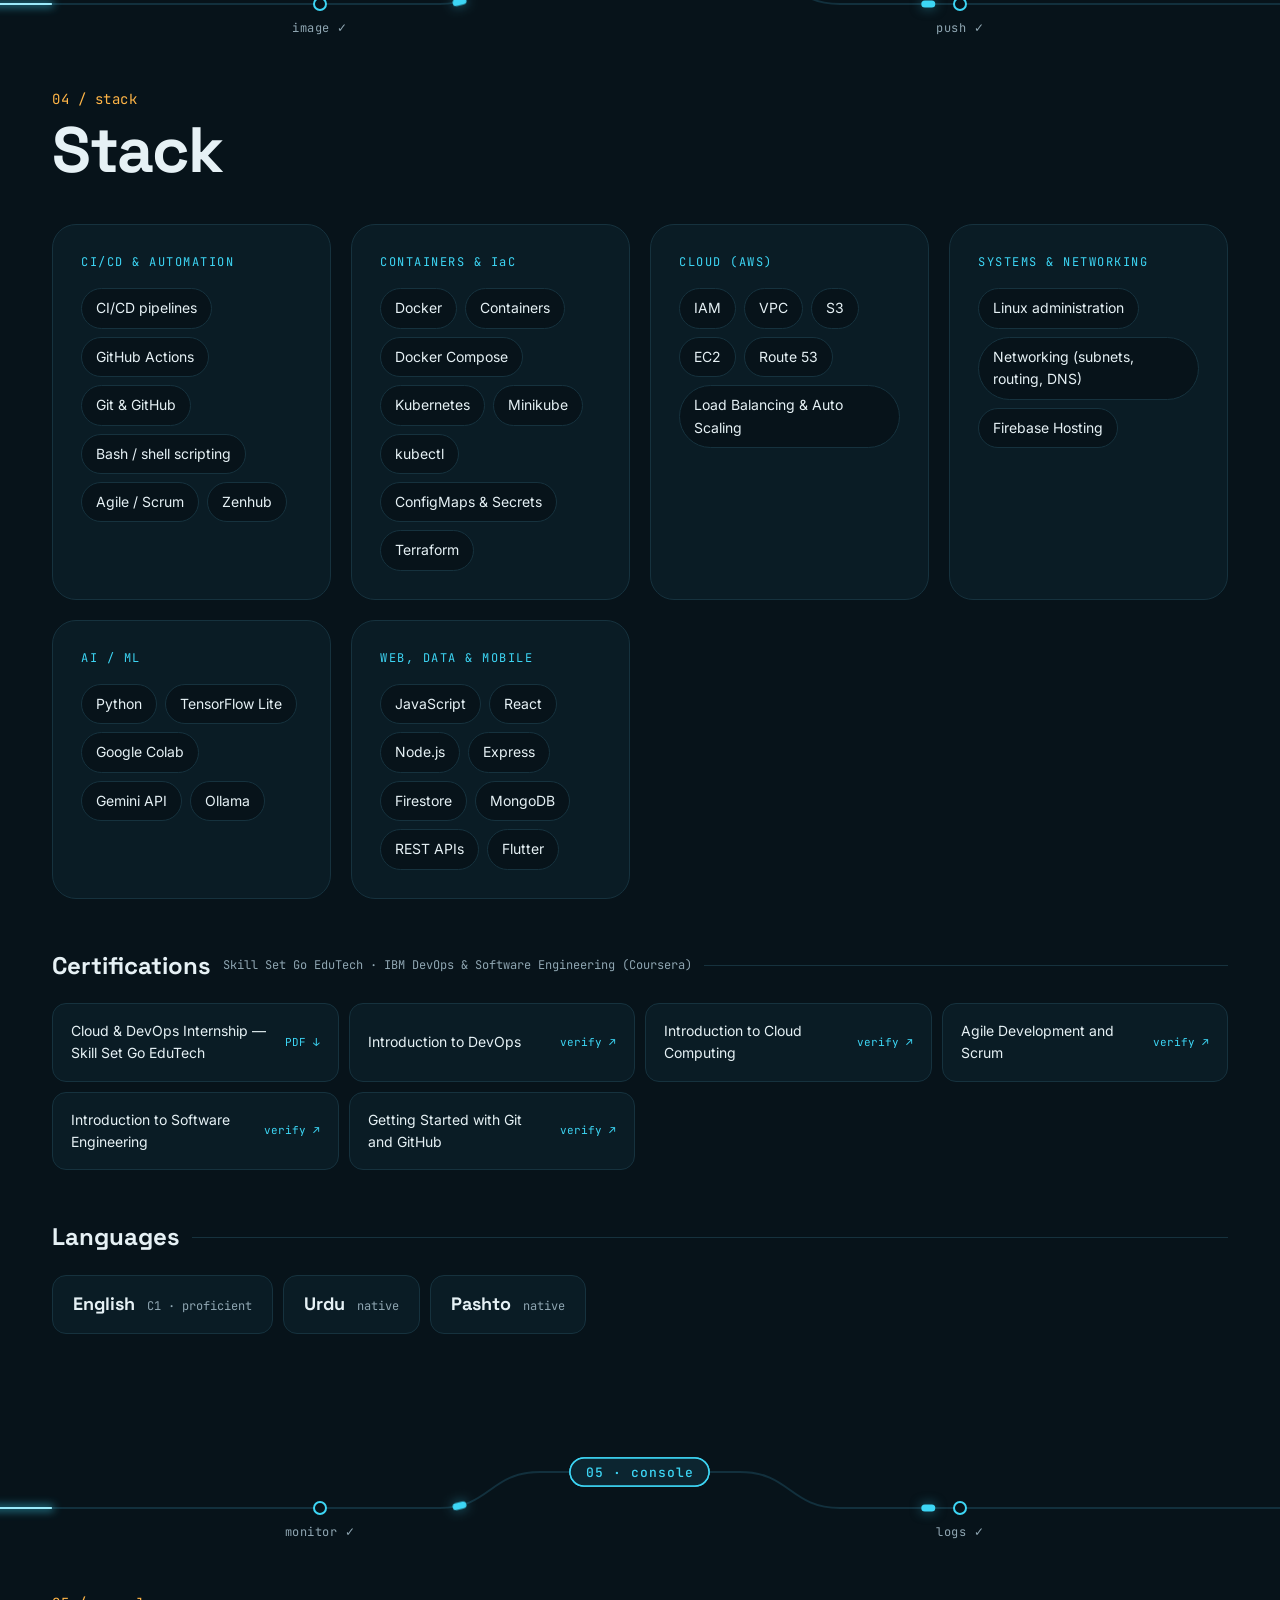
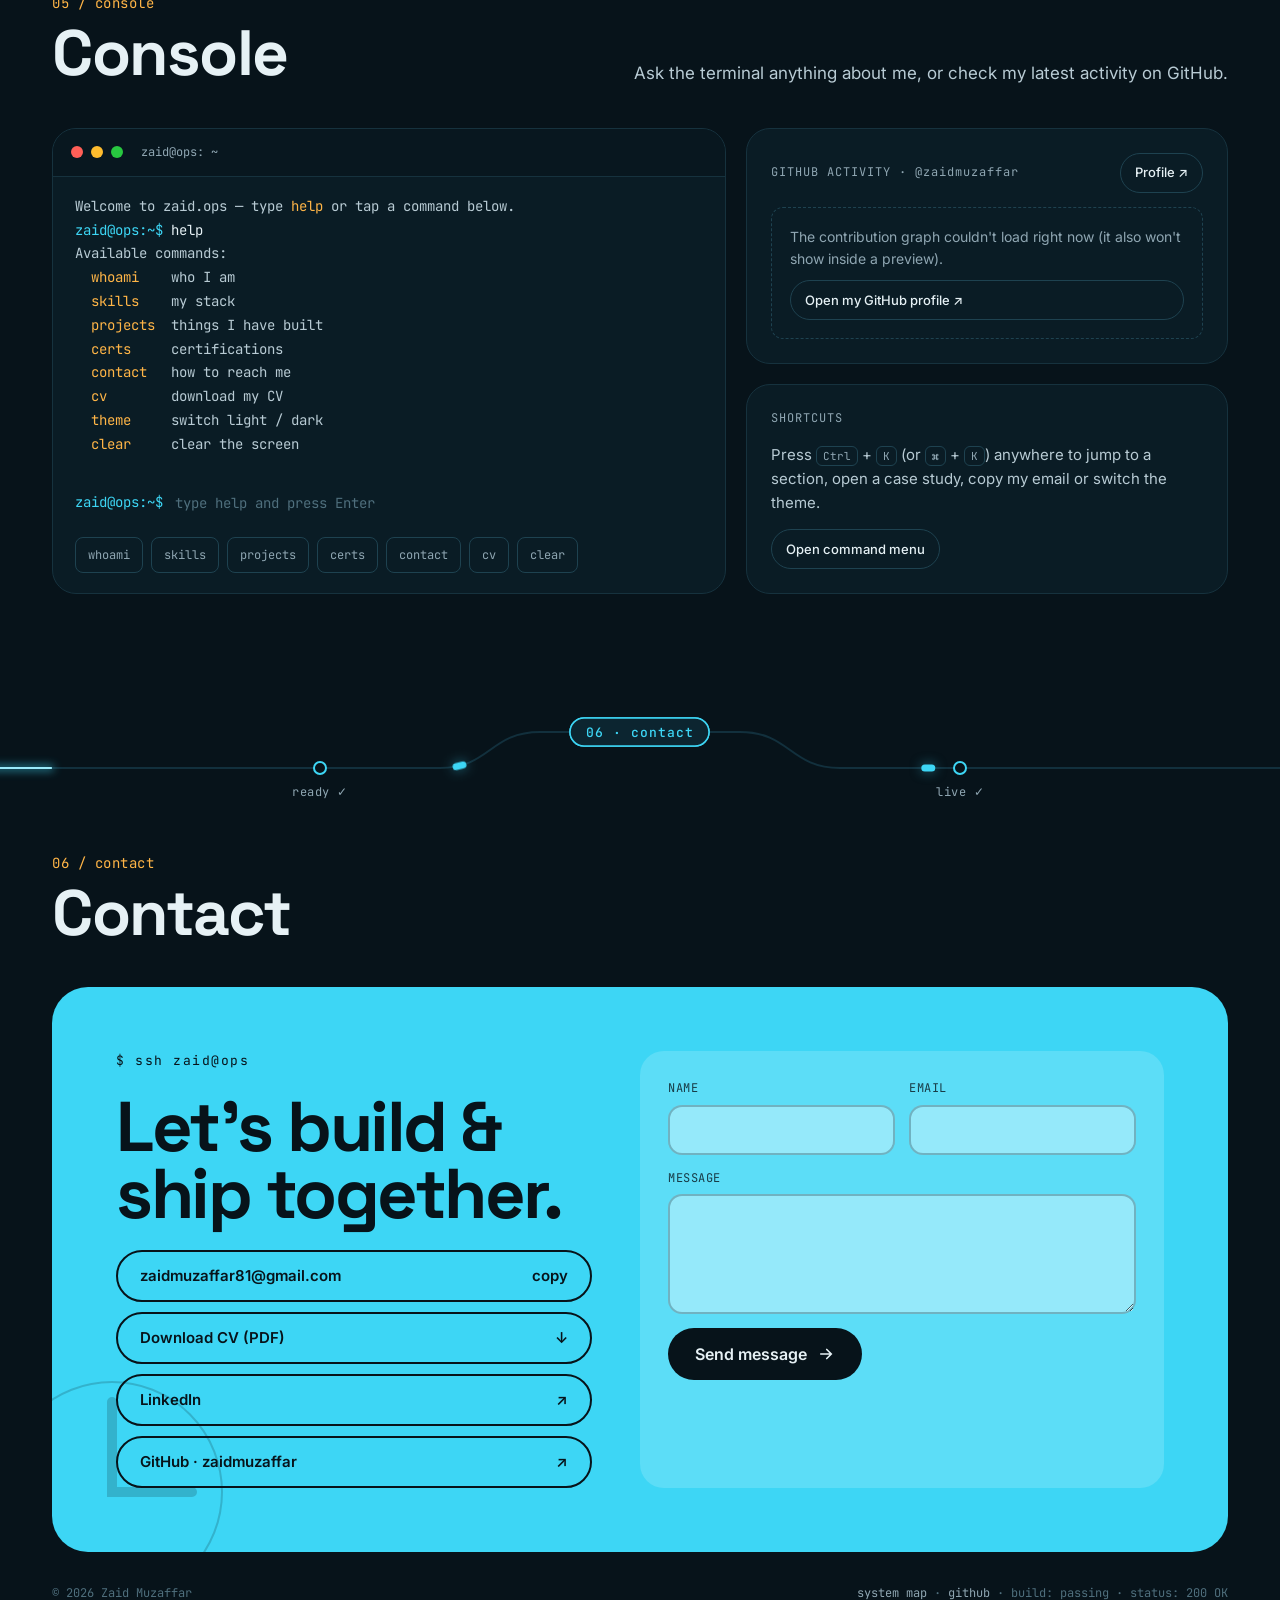
==== commit 15f6b469: "Laptop view on phones" ====
--- a/index.html
+++ b/index.html
@@ -2,7 +2,8 @@
 <html lang="en" data-theme="dark">
 <head>
 <meta charset="utf-8">
-<meta name="viewport" content="width=device-width, initial-scale=1">
+<meta name="viewport" id="vp" content="width=device-width, initial-scale=1">
+<script>(function(){var small=Math.min(screen.width,screen.height)<900,v=null;try{v=localStorage.getItem('zaid-view');}catch(e){}if(small)document.documentElement.classList.add('small-device');if(small&&v!=='mobile'){document.getElementById('vp').setAttribute('content','width=1100');document.documentElement.classList.add('laptop-view');}})();</script>
 <title>Zaid Muzaffar — Cloud & DevOps Engineer</title>
 <meta name="description" content="Zaid Muzaffar — Cloud & DevOps Engineer. CI/CD, containers, AWS and real shipped products: case studies, demos and contact.">
 <meta property="og:title" content="Zaid Muzaffar — Cloud & DevOps Engineer">
@@ -43,6 +44,7 @@
       <nav class="nav-links" id="nav-links" aria-label="Sections"></nav>
       <div class="nav-tools">
         <button type="button" class="icon-btn" data-palette aria-label="Search the site (Ctrl + K)"><svg viewBox="0 0 24 24" fill="none" stroke="currentColor" stroke-width="2" stroke-linecap="round" aria-hidden="true"><circle cx="11" cy="11" r="7"/><path d="M20 20l-3.5-3.5"/></svg><span class="kbd-hint">Ctrl K</span></button>
+        <button type="button" class="icon-btn view-btn" data-view-toggle hidden></button>
         <button type="button" class="icon-btn" data-theme-toggle aria-label="Switch theme"></button>
         <a href="#contact" class="nav-cta">ssh zaid →</a>
       </div>
@@ -147,8 +149,8 @@
     <rect class="packet" x="-7" y="-3.5" width="14" height="7" rx="3.5"><animateMotion dur="4.5s" begin="0s" repeatCount="indefinite" rotate="auto" path="M0 70 H520 C570 70 570 34 620 34 H820 C870 34 870 70 920 70 H1440"/></rect><rect class="packet" x="-7" y="-3.5" width="14" height="7" rx="3.5"><animateMotion dur="4.5s" begin="1.5s" repeatCount="indefinite" rotate="auto" path="M0 70 H520 C570 70 570 34 620 34 H820 C870 34 870 70 920 70 H1440"/></rect><rect class="packet" x="-7" y="-3.5" width="14" height="7" rx="3.5"><animateMotion dur="4.5s" begin="3s" repeatCount="indefinite" rotate="auto" path="M0 70 H520 C570 70 570 34 620 34 H820 C870 34 870 70 920 70 H1440"/></rect>
     <g class="sd-node"><circle cx="400" cy="70" r="6" stroke-width="2"/><text x="400" y="98" text-anchor="middle">checkout ✓</text></g>
     <g class="sd-node"><circle cx="1040" cy="70" r="6" stroke-width="2"/><text x="1040" y="98" text-anchor="middle">build ✓</text></g>
-    <rect class="sd-pulse" x="652" y="20" width="136" height="28" rx="14" stroke-width="1.5"/>
-    <rect class="sd-pill" x="652" y="20" width="136" height="28" rx="14" stroke-width="1.5"/>
+    <rect class="sd-pulse" x="638" y="20" width="165" height="28" rx="14" stroke-width="1.5"/>
+    <rect class="sd-pill" x="638" y="20" width="165" height="28" rx="14" stroke-width="1.5"/>
     <text class="sd-label" x="720" y="38.5" text-anchor="middle">02 · experience</text>
   </svg>
 </div>
@@ -173,8 +175,8 @@
     <rect class="packet" x="-7" y="-3.5" width="14" height="7" rx="3.5"><animateMotion dur="4.5s" begin="0s" repeatCount="indefinite" rotate="auto" path="M0 70 H520 C570 70 570 34 620 34 H820 C870 34 870 70 920 70 H1440"/></rect><rect class="packet" x="-7" y="-3.5" width="14" height="7" rx="3.5"><animateMotion dur="4.5s" begin="1.5s" repeatCount="indefinite" rotate="auto" path="M0 70 H520 C570 70 570 34 620 34 H820 C870 34 870 70 920 70 H1440"/></rect><rect class="packet" x="-7" y="-3.5" width="14" height="7" rx="3.5"><animateMotion dur="4.5s" begin="3s" repeatCount="indefinite" rotate="auto" path="M0 70 H520 C570 70 570 34 620 34 H820 C870 34 870 70 920 70 H1440"/></rect>
     <g class="sd-node"><circle cx="400" cy="70" r="6" stroke-width="2"/><text x="400" y="98" text-anchor="middle">test ✓</text></g>
     <g class="sd-node"><circle cx="1040" cy="70" r="6" stroke-width="2"/><text x="1040" y="98" text-anchor="middle">release ✓</text></g>
-    <rect class="sd-pulse" x="652" y="20" width="136" height="28" rx="14" stroke-width="1.5"/>
-    <rect class="sd-pill" x="652" y="20" width="136" height="28" rx="14" stroke-width="1.5"/>
+    <rect class="sd-pulse" x="646" y="20" width="148" height="28" rx="14" stroke-width="1.5"/>
+    <rect class="sd-pill" x="646" y="20" width="148" height="28" rx="14" stroke-width="1.5"/>
     <text class="sd-label" x="720" y="38.5" text-anchor="middle">03 · projects</text>
   </svg>
 </div>
@@ -222,8 +224,8 @@
     <rect class="packet" x="-7" y="-3.5" width="14" height="7" rx="3.5"><animateMotion dur="4.5s" begin="0s" repeatCount="indefinite" rotate="auto" path="M0 70 H520 C570 70 570 34 620 34 H820 C870 34 870 70 920 70 H1440"/></rect><rect class="packet" x="-7" y="-3.5" width="14" height="7" rx="3.5"><animateMotion dur="4.5s" begin="1.5s" repeatCount="indefinite" rotate="auto" path="M0 70 H520 C570 70 570 34 620 34 H820 C870 34 870 70 920 70 H1440"/></rect><rect class="packet" x="-7" y="-3.5" width="14" height="7" rx="3.5"><animateMotion dur="4.5s" begin="3s" repeatCount="indefinite" rotate="auto" path="M0 70 H520 C570 70 570 34 620 34 H820 C870 34 870 70 920 70 H1440"/></rect>
     <g class="sd-node"><circle cx="400" cy="70" r="6" stroke-width="2"/><text x="400" y="98" text-anchor="middle">monitor ✓</text></g>
     <g class="sd-node"><circle cx="1040" cy="70" r="6" stroke-width="2"/><text x="1040" y="98" text-anchor="middle">logs ✓</text></g>
-    <rect class="sd-pulse" x="652" y="20" width="136" height="28" rx="14" stroke-width="1.5"/>
-    <rect class="sd-pill" x="652" y="20" width="136" height="28" rx="14" stroke-width="1.5"/>
+    <rect class="sd-pulse" x="650" y="20" width="139" height="28" rx="14" stroke-width="1.5"/>
+    <rect class="sd-pill" x="650" y="20" width="139" height="28" rx="14" stroke-width="1.5"/>
     <text class="sd-label" x="720" y="38.5" text-anchor="middle">05 · console</text>
   </svg>
 </div>
@@ -266,8 +268,8 @@
     <rect class="packet" x="-7" y="-3.5" width="14" height="7" rx="3.5"><animateMotion dur="4.5s" begin="0s" repeatCount="indefinite" rotate="auto" path="M0 70 H520 C570 70 570 34 620 34 H820 C870 34 870 70 920 70 H1440"/></rect><rect class="packet" x="-7" y="-3.5" width="14" height="7" rx="3.5"><animateMotion dur="4.5s" begin="1.5s" repeatCount="indefinite" rotate="auto" path="M0 70 H520 C570 70 570 34 620 34 H820 C870 34 870 70 920 70 H1440"/></rect><rect class="packet" x="-7" y="-3.5" width="14" height="7" rx="3.5"><animateMotion dur="4.5s" begin="3s" repeatCount="indefinite" rotate="auto" path="M0 70 H520 C570 70 570 34 620 34 H820 C870 34 870 70 920 70 H1440"/></rect>
     <g class="sd-node"><circle cx="400" cy="70" r="6" stroke-width="2"/><text x="400" y="98" text-anchor="middle">ready ✓</text></g>
     <g class="sd-node"><circle cx="1040" cy="70" r="6" stroke-width="2"/><text x="1040" y="98" text-anchor="middle">live ✓</text></g>
-    <rect class="sd-pulse" x="652" y="20" width="136" height="28" rx="14" stroke-width="1.5"/>
-    <rect class="sd-pill" x="652" y="20" width="136" height="28" rx="14" stroke-width="1.5"/>
+    <rect class="sd-pulse" x="650" y="20" width="139" height="28" rx="14" stroke-width="1.5"/>
+    <rect class="sd-pill" x="650" y="20" width="139" height="28" rx="14" stroke-width="1.5"/>
     <text class="sd-label" x="720" y="38.5" text-anchor="middle">06 · contact</text>
   </svg>
 </div>
--- a/css/layout.css
+++ b/css/layout.css
@@ -60,3 +60,11 @@
 .footer { display: flex; flex-wrap: wrap; gap: 12px; justify-content: space-between; padding-top: 32px; padding-bottom: 40px; font-family: var(--mono); font-size: 12px; color: var(--dim); }
 .footer a { color: var(--muted); text-decoration: none; }
 .footer a:hover { color: var(--accent); }
+
+/* Laptop / mobile view switch (phones only) */
+.view-btn span { font-family: var(--mono); font-size: 12px; }
+@media (max-width: 520px) { .view-btn span { display: none; } }
+/* In laptop view on a phone the page is wide: keep the nav links visible like on a laptop */
+.laptop-view .nav-links a { display: inline-block; }
+.laptop-view .kbd-hint, .laptop-view .view-btn span { display: none; }
+.laptop-view .nav-links a { padding: 12px 9px; }
--- a/css/sections.css
+++ b/css/sections.css
@@ -42,7 +42,11 @@
 .sm-legend { grid-column: 1 / -1; display: flex; flex-wrap: wrap; gap: 18px; margin-top: 22px; padding-top: 18px; border-top: 1px solid var(--line); font-family: var(--mono); font-size: 11px; color: var(--muted); }
 .sm-legend span { display: inline-flex; align-items: center; gap: 8px; }
 .sm-legend i { width: 8px; height: 8px; border-radius: 50%; background: var(--ok); display: inline-block; }
-@media (max-width: 1100px) {
+@media (max-width: 1240px) {
+  .sysmap { grid-template-columns: 120px 40px 160px 40px minmax(0, 1fr) 40px 150px; padding: 24px; }
+  .sm-services { grid-template-columns: repeat(2, minmax(0, 1fr)); }
+}
+@media (max-width: 1040px) {
   .sysmap { grid-template-columns: 1fr; gap: 0; }
   .sm-link { width: 2px; height: 36px; margin: 0 auto; background: repeating-linear-gradient(180deg, var(--accent) 0 8px, transparent 8px 16px); background-size: 2px 32px; animation: smflowv 1s linear infinite; }
   .sm-link::after { right: -4px; top: auto; bottom: -2px; border: 5px solid transparent; border-top-color: var(--accent); border-bottom: none; }
